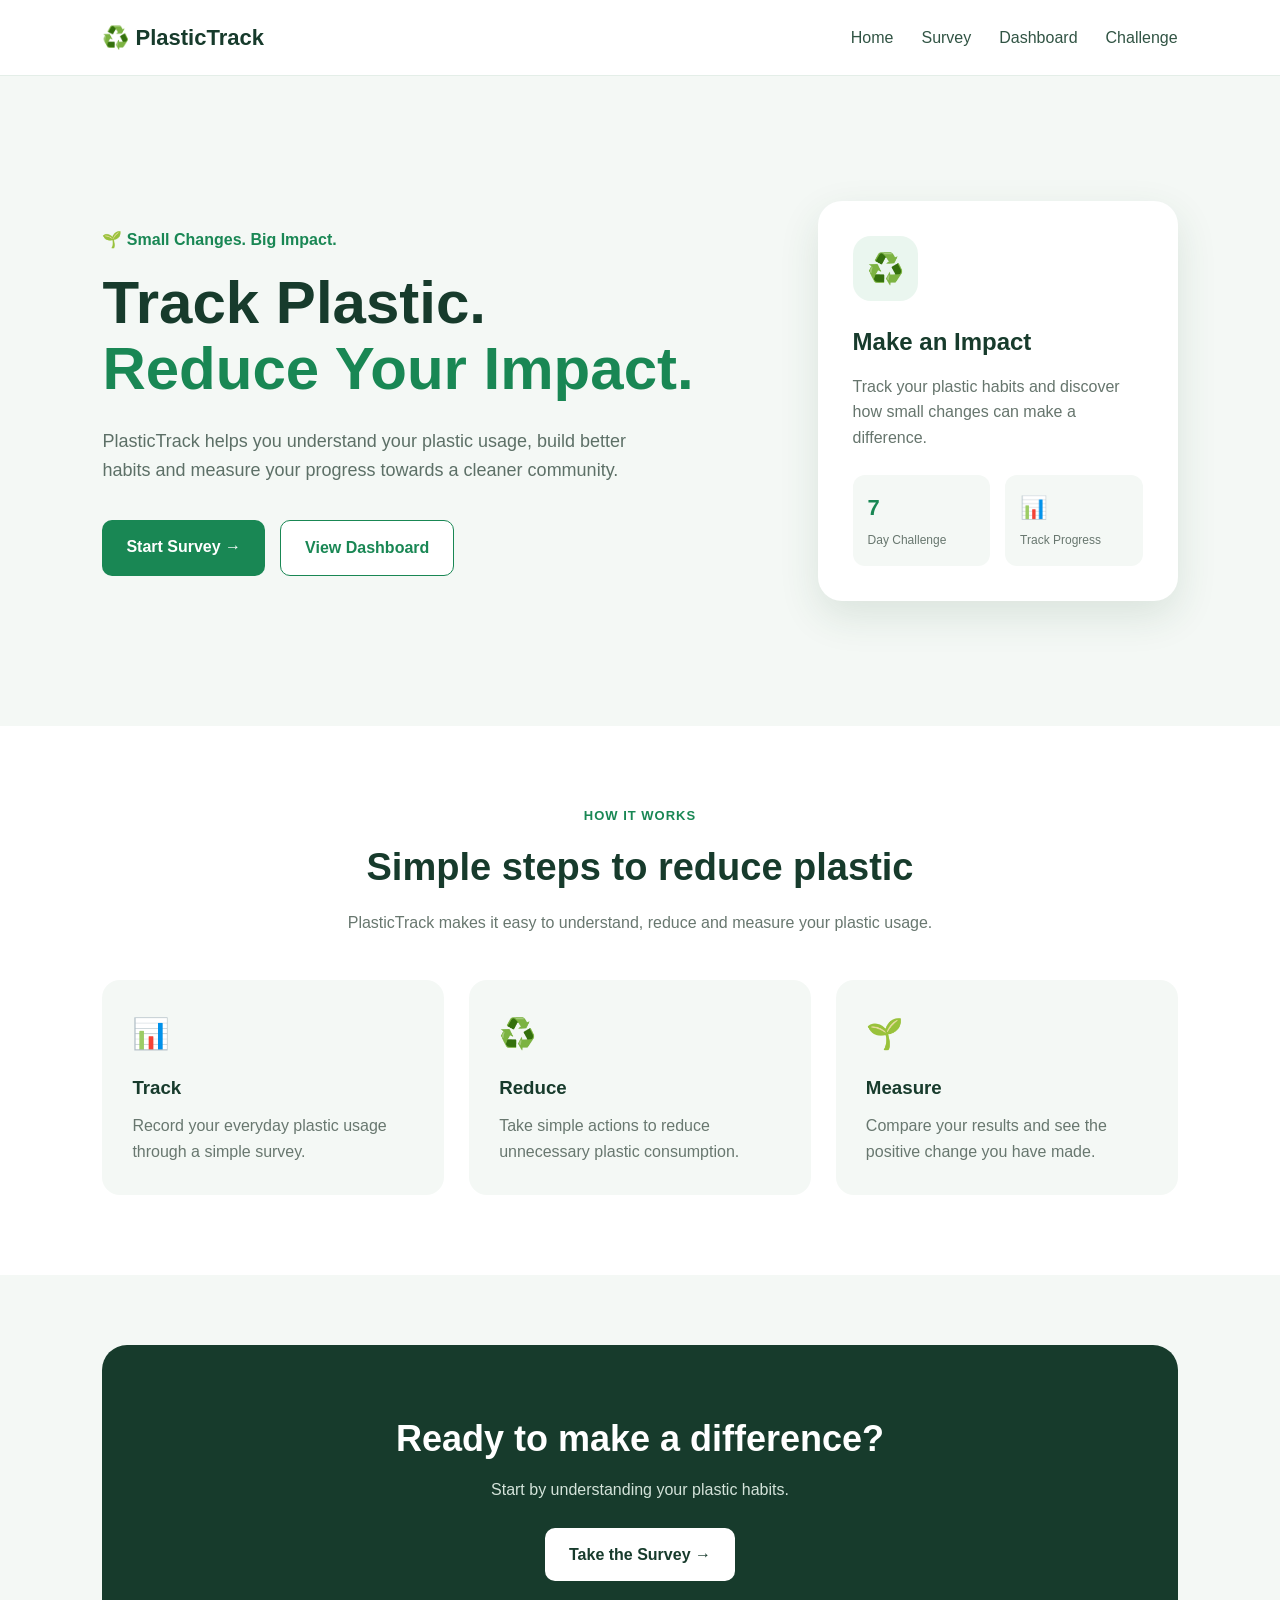
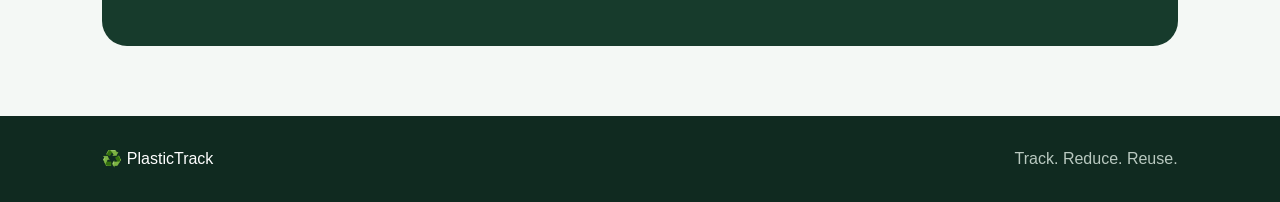
==== index.html @ b57c21db "Create PlasticTrack home page" ====
<!DOCTYPE html>
<html lang="en">
<head>
    <meta charset="UTF-8">
    <meta name="viewport" content="width=device-width, initial-scale=1.0">

    <title>PlasticTrack | Track. Reduce. Reuse.</title>

    <link rel="stylesheet" href="style.css">
</head>

<body>

    <!-- Navigation Bar -->
    <header class="navbar">

        <div class="logo">
            ♻️ PlasticTrack
        </div>

        <nav>
            <a href="index.html">Home</a>
            <a href="survey.html">Survey</a>
            <a href="dashboard.html">Dashboard</a>
            <a href="challenge.html">Challenge</a>
        </nav>

    </header>


    <!-- Hero Section -->
    <main>

        <section class="hero">

            <div class="hero-content">

                <p class="tagline">🌱 Small Changes. Big Impact.</p>

                <h1>
                    Track Plastic.<br>
                    <span>Reduce Your Impact.</span>
                </h1>

                <p class="hero-text">
                    PlasticTrack helps you understand your plastic usage,
                    build better habits and measure your progress towards
                    a cleaner community.
                </p>

                <div class="hero-buttons">

                    <a href="survey.html" class="primary-button">
                        Start Survey →
                    </a>

                    <a href="dashboard.html" class="secondary-button">
                        View Dashboard
                    </a>

                </div>

            </div>


            <!-- Hero Card -->
            <div class="impact-card">

                <div class="card-icon">
                    ♻️
                </div>

                <h2>Make an Impact</h2>

                <p>
                    Track your plastic habits and discover
                    how small changes can make a difference.
                </p>

                <div class="mini-stat">

                    <div>
                        <strong>7</strong>
                        <span>Day Challenge</span>
                    </div>

                    <div>
                        <strong>📊</strong>
                        <span>Track Progress</span>
                    </div>

                </div>

            </div>

        </section>


        <!-- Features Section -->
        <section class="features-section">

            <div class="section-heading">

                <p class="small-heading">HOW IT WORKS</p>

                <h2>
                    Simple steps to reduce plastic
                </h2>

                <p>
                    PlasticTrack makes it easy to understand,
                    reduce and measure your plastic usage.
                </p>

            </div>


            <div class="features">

                <div class="feature-card">

                    <div class="feature-icon">
                        📊
                    </div>

                    <h3>Track</h3>

                    <p>
                        Record your everyday plastic usage
                        through a simple survey.
                    </p>

                </div>


                <div class="feature-card">

                    <div class="feature-icon">
                        ♻️
                    </div>

                    <h3>Reduce</h3>

                    <p>
                        Take simple actions to reduce
                        unnecessary plastic consumption.
                    </p>

                </div>


                <div class="feature-card">

                    <div class="feature-icon">
                        🌱
                    </div>

                    <h3>Measure</h3>

                    <p>
                        Compare your results and see
                        the positive change you have made.
                    </p>

                </div>

            </div>

        </section>


        <!-- Call To Action -->
        <section class="cta-section">

            <h2>
                Ready to make a difference?
            </h2>

            <p>
                Start by understanding your plastic habits.
            </p>

            <a href="survey.html" class="primary-button">
                Take the Survey →
            </a>

        </section>

    </main>


    <!-- Footer -->
    <footer>

        <p>
            ♻️ PlasticTrack
        </p>

        <p>
            Track. Reduce. Reuse.
        </p>

    </footer>


    <script src="script.js"></script>

</body>
</html>
---- style.css ----
/* ================================
   PLASTICTRACK - GLOBAL STYLES
================================ */

* {
    margin: 0;
    padding: 0;
    box-sizing: border-box;
}

body {
    font-family: Arial, Helvetica, sans-serif;
    background: #f4f8f5;
    color: #173b2c;
    line-height: 1.6;
}


/* ================================
   NAVIGATION
================================ */

.navbar {
    width: 100%;
    padding: 20px 8%;
    display: flex;
    justify-content: space-between;
    align-items: center;
    background: white;
    border-bottom: 1px solid #e4eee8;
}

.logo {
    font-size: 22px;
    font-weight: bold;
}

.navbar nav {
    display: flex;
    gap: 28px;
}

.navbar nav a {
    text-decoration: none;
    color: #315444;
    font-weight: 500;
}

.navbar nav a:hover {
    color: #198754;
}


/* ================================
   HERO SECTION
================================ */

.hero {
    min-height: 650px;
    padding: 80px 8%;
    display: flex;
    align-items: center;
    justify-content: space-between;
    gap: 60px;
}

.hero-content {
    max-width: 650px;
}

.tagline {
    color: #198754;
    font-weight: bold;
    margin-bottom: 18px;
}

.hero h1 {
    font-size: 60px;
    line-height: 1.1;
    margin-bottom: 25px;
}

.hero h1 span {
    color: #198754;
}

.hero-text {
    font-size: 18px;
    color: #5d7067;
    max-width: 560px;
    margin-bottom: 35px;
}


/* ================================
   BUTTONS
================================ */

.hero-buttons {
    display: flex;
    gap: 15px;
    flex-wrap: wrap;
}

.primary-button,
.secondary-button {
    display: inline-block;
    padding: 14px 24px;
    border-radius: 10px;
    text-decoration: none;
    font-weight: bold;
    transition: 0.2s;
}

.primary-button {
    background: #198754;
    color: white;
}

.primary-button:hover {
    background: #146c43;
    transform: translateY(-2px);
}

.secondary-button {
    background: white;
    color: #198754;
    border: 1px solid #198754;
}

.secondary-button:hover {
    background: #eaf6ef;
}


/* ================================
   IMPACT CARD
================================ */

.impact-card {
    width: 360px;
    padding: 35px;
    background: white;
    border-radius: 24px;
    box-shadow: 0 15px 40px rgba(30, 80, 50, 0.12);
}

.card-icon {
    width: 65px;
    height: 65px;
    display: flex;
    justify-content: center;
    align-items: center;
    background: #eaf6ef;
    border-radius: 18px;
    font-size: 30px;
    margin-bottom: 22px;
}

.impact-card h2 {
    margin-bottom: 12px;
}

.impact-card p {
    color: #66756d;
    margin-bottom: 25px;
}

.mini-stat {
    display: flex;
    gap: 15px;
}

.mini-stat div {
    flex: 1;
    padding: 15px;
    background: #f4f8f5;
    border-radius: 12px;
}

.mini-stat strong {
    display: block;
    font-size: 22px;
    color: #198754;
}

.mini-stat span {
    font-size: 12px;
    color: #68776f;
}


/* ================================
   FEATURES
================================ */

.features-section {
    padding: 80px 8%;
    background: white;
}

.section-heading {
    text-align: center;
    max-width: 650px;
    margin: 0 auto 45px;
}

.small-heading {
    color: #198754;
    font-size: 13px;
    font-weight: bold;
    letter-spacing: 1px;
    margin-bottom: 10px;
}

.section-heading h2 {
    font-size: 38px;
    margin-bottom: 12px;
}

.section-heading > p:last-child {
    color: #68776f;
}

.features {
    display: grid;
    grid-template-columns: repeat(3, 1fr);
    gap: 25px;
}

.feature-card {
    padding: 30px;
    background: #f4f8f5;
    border-radius: 18px;
}

.feature-icon {
    font-size: 30px;
    margin-bottom: 15px;
}

.feature-card h3 {
    margin-bottom: 10px;
}

.feature-card p {
    color: #68776f;
}


/* ================================
   CALL TO ACTION
================================ */

.cta-section {
    margin: 70px 8%;
    padding: 65px 30px;
    text-align: center;
    background: #173b2c;
    color: white;
    border-radius: 25px;
}

.cta-section h2 {
    font-size: 36px;
    margin-bottom: 10px;
}

.cta-section p {
    color: #d4e3da;
    margin-bottom: 25px;
}

.cta-section .primary-button {
    background: white;
    color: #173b2c;
}


/* ================================
   FOOTER
================================ */

footer {
    padding: 30px 8%;
    display: flex;
    justify-content: space-between;
    background: #102a20;
    color: white;
}

footer p:last-child {
    color: #b9c9c0;
}


/* ================================
   MOBILE RESPONSIVE
================================ */

@media (max-width: 850px) {

    .navbar {
        flex-direction: column;
        gap: 15px;
    }

    .navbar nav {
        gap: 15px;
        flex-wrap: wrap;
        justify-content: center;
    }

    .hero {
        flex-direction: column;
        text-align: center;
        padding-top: 55px;
    }

    .hero h1 {
        font-size: 42px;
    }

    .hero-buttons {
        justify-content: center;
    }

    .impact-card {
        width: 100%;
        max-width: 400px;
    }

    .features {
        grid-template-columns: 1fr;
    }

    footer {
        flex-direction: column;
        gap: 10px;
        text-align: center;
    }
}
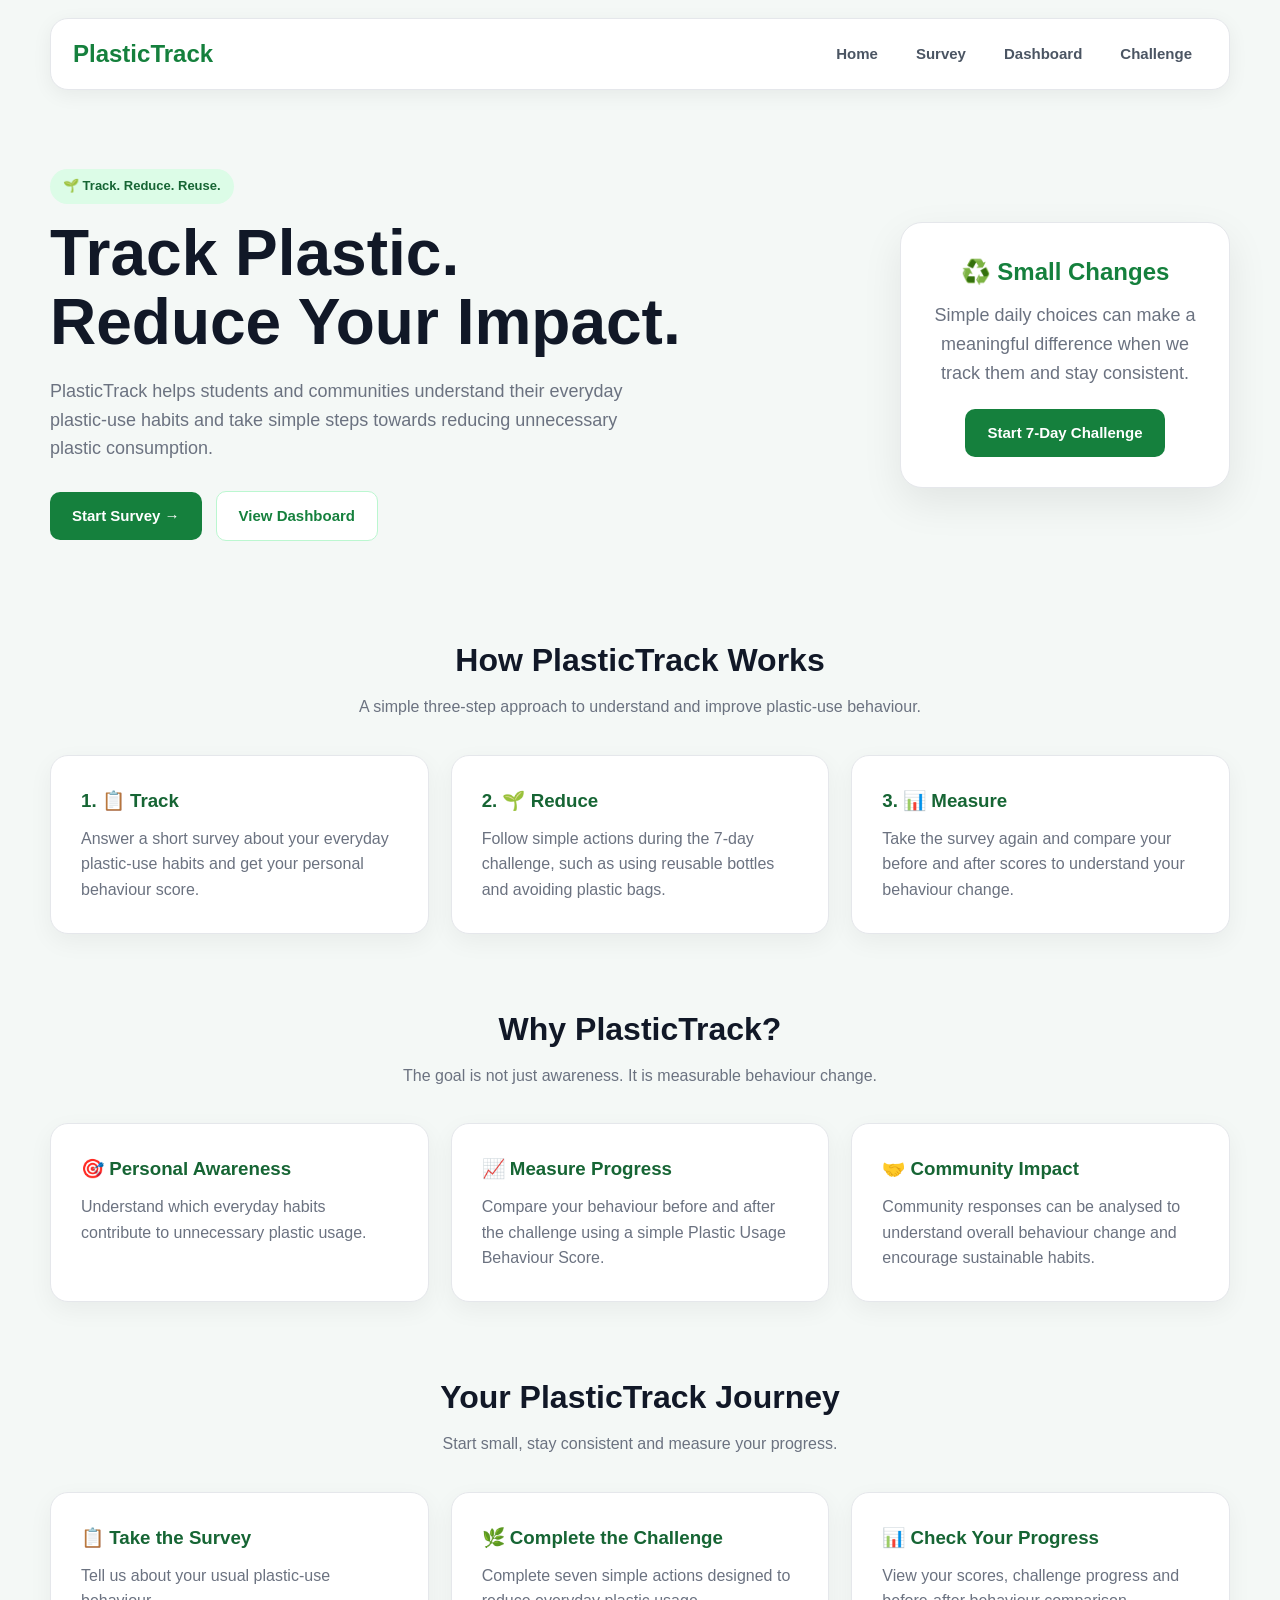
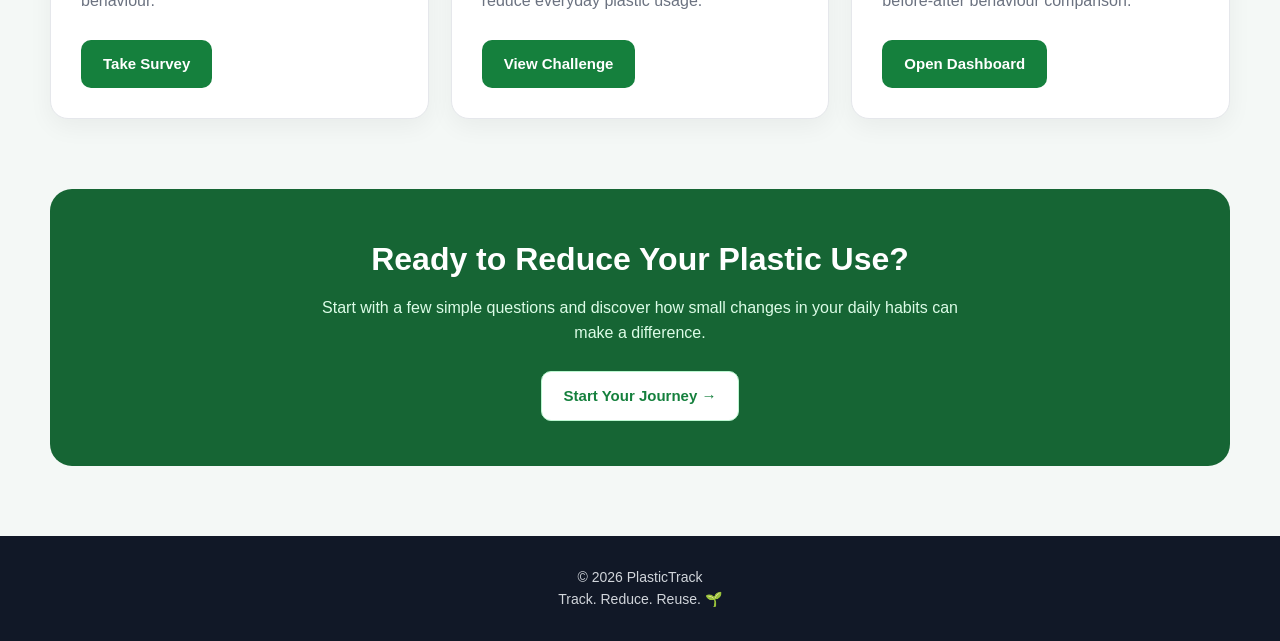
==== commit 518ef4dd: "Upgrade PlasticTrack home page" ====
--- a/index.html
+++ b/index.html
@@ -1,5 +1,6 @@
 <!DOCTYPE html>
 <html lang="en">
+
 <head>
     <meta charset="UTF-8">
     <meta name="viewport" content="width=device-width, initial-scale=1.0">
@@ -11,199 +12,313 @@
 
 <body>
 
-    <!-- Navigation Bar -->
-    <header class="navbar">
+    <!-- ================= NAVBAR ================= -->
+
+    <nav class="navbar">
 
         <div class="logo">
-            ♻️ PlasticTrack
-        </div>
-
-        <nav>
+            PlasticTrack
+        </div>
+
+        <div class="nav-links">
             <a href="index.html">Home</a>
             <a href="survey.html">Survey</a>
             <a href="dashboard.html">Dashboard</a>
             <a href="challenge.html">Challenge</a>
-        </nav>
-
-    </header>
-
-
-    <!-- Hero Section -->
-    <main>
-
-        <section class="hero">
-
-            <div class="hero-content">
-
-                <p class="tagline">🌱 Small Changes. Big Impact.</p>
-
-                <h1>
-                    Track Plastic.<br>
-                    <span>Reduce Your Impact.</span>
-                </h1>
-
-                <p class="hero-text">
-                    PlasticTrack helps you understand your plastic usage,
-                    build better habits and measure your progress towards
-                    a cleaner community.
-                </p>
-
-                <div class="hero-buttons">
-
-                    <a href="survey.html" class="primary-button">
-                        Start Survey →
-                    </a>
-
-                    <a href="dashboard.html" class="secondary-button">
-                        View Dashboard
-                    </a>
-
-                </div>
-
-            </div>
-
-
-            <!-- Hero Card -->
-            <div class="impact-card">
-
-                <div class="card-icon">
-                    ♻️
-                </div>
-
-                <h2>Make an Impact</h2>
-
-                <p>
-                    Track your plastic habits and discover
-                    how small changes can make a difference.
-                </p>
-
-                <div class="mini-stat">
-
-                    <div>
-                        <strong>7</strong>
-                        <span>Day Challenge</span>
-                    </div>
-
-                    <div>
-                        <strong>📊</strong>
-                        <span>Track Progress</span>
-                    </div>
-
-                </div>
-
-            </div>
-
-        </section>
-
-
-        <!-- Features Section -->
-        <section class="features-section">
-
-            <div class="section-heading">
-
-                <p class="small-heading">HOW IT WORKS</p>
-
-                <h2>
-                    Simple steps to reduce plastic
-                </h2>
-
-                <p>
-                    PlasticTrack makes it easy to understand,
-                    reduce and measure your plastic usage.
-                </p>
-
-            </div>
-
-
-            <div class="features">
-
-                <div class="feature-card">
-
-                    <div class="feature-icon">
-                        📊
-                    </div>
-
-                    <h3>Track</h3>
-
-                    <p>
-                        Record your everyday plastic usage
-                        through a simple survey.
-                    </p>
-
-                </div>
-
-
-                <div class="feature-card">
-
-                    <div class="feature-icon">
-                        ♻️
-                    </div>
-
-                    <h3>Reduce</h3>
-
-                    <p>
-                        Take simple actions to reduce
-                        unnecessary plastic consumption.
-                    </p>
-
-                </div>
-
-
-                <div class="feature-card">
-
-                    <div class="feature-icon">
-                        🌱
-                    </div>
-
-                    <h3>Measure</h3>
-
-                    <p>
-                        Compare your results and see
-                        the positive change you have made.
-                    </p>
-
-                </div>
-
-            </div>
-
-        </section>
-
-
-        <!-- Call To Action -->
-        <section class="cta-section">
+        </div>
+
+    </nav>
+
+
+    <!-- ================= HERO SECTION ================= -->
+
+    <section class="hero">
+
+        <div class="hero-content">
+
+            <span class="hero-tagline">
+                🌱 Track. Reduce. Reuse.
+            </span>
+
+            <h1>
+                Track Plastic.<br>
+                Reduce Your Impact.
+            </h1>
+
+            <p>
+                PlasticTrack helps students and communities understand
+                their everyday plastic-use habits and take simple steps
+                towards reducing unnecessary plastic consumption.
+            </p>
+
+            <div class="hero-buttons">
+
+                <a href="survey.html" class="primary-btn">
+                    Start Survey →
+                </a>
+
+                <a href="dashboard.html" class="secondary-btn">
+                    View Dashboard
+                </a>
+
+            </div>
+
+        </div>
+
+
+        <!-- IMPACT CARD -->
+
+        <div class="impact-card">
+
+            <h2>♻️ Small Changes</h2>
+
+            <p>
+                Simple daily choices can make a meaningful difference
+                when we track them and stay consistent.
+            </p>
+
+            <a href="challenge.html" class="primary-btn">
+                Start 7-Day Challenge
+            </a>
+
+        </div>
+
+    </section>
+
+
+    <!-- ================= HOW IT WORKS ================= -->
+
+    <section class="features-section">
+
+        <div class="section-heading">
 
             <h2>
-                Ready to make a difference?
+                How PlasticTrack Works
             </h2>
 
             <p>
-                Start by understanding your plastic habits.
-            </p>
-
-            <a href="survey.html" class="primary-button">
-                Take the Survey →
+                A simple three-step approach to understand and improve
+                plastic-use behaviour.
+            </p>
+
+        </div>
+
+
+        <div class="feature-grid">
+
+            <div class="feature-card">
+
+                <h3>1. 📋 Track</h3>
+
+                <p>
+                    Answer a short survey about your everyday plastic-use
+                    habits and get your personal behaviour score.
+                </p>
+
+            </div>
+
+
+            <div class="feature-card">
+
+                <h3>2. 🌱 Reduce</h3>
+
+                <p>
+                    Follow simple actions during the 7-day challenge,
+                    such as using reusable bottles and avoiding plastic bags.
+                </p>
+
+            </div>
+
+
+            <div class="feature-card">
+
+                <h3>3. 📊 Measure</h3>
+
+                <p>
+                    Take the survey again and compare your before and
+                    after scores to understand your behaviour change.
+                </p>
+
+            </div>
+
+        </div>
+
+    </section>
+
+
+    <!-- ================= WHY PLASTICTRACK ================= -->
+
+    <section class="features-section">
+
+        <div class="section-heading">
+
+            <h2>
+                Why PlasticTrack?
+            </h2>
+
+            <p>
+                The goal is not just awareness. It is measurable behaviour change.
+            </p>
+
+        </div>
+
+
+        <div class="feature-grid">
+
+            <div class="feature-card">
+
+                <h3>🎯 Personal Awareness</h3>
+
+                <p>
+                    Understand which everyday habits contribute to
+                    unnecessary plastic usage.
+                </p>
+
+            </div>
+
+
+            <div class="feature-card">
+
+                <h3>📈 Measure Progress</h3>
+
+                <p>
+                    Compare your behaviour before and after the challenge
+                    using a simple Plastic Usage Behaviour Score.
+                </p>
+
+            </div>
+
+
+            <div class="feature-card">
+
+                <h3>🤝 Community Impact</h3>
+
+                <p>
+                    Community responses can be analysed to understand
+                    overall behaviour change and encourage sustainable habits.
+                </p>
+
+            </div>
+
+        </div>
+
+    </section>
+
+
+    <!-- ================= PROJECT FLOW ================= -->
+
+    <section class="features-section">
+
+        <div class="section-heading">
+
+            <h2>
+                Your PlasticTrack Journey
+            </h2>
+
+            <p>
+                Start small, stay consistent and measure your progress.
+            </p>
+
+        </div>
+
+
+        <div class="feature-grid">
+
+            <div class="feature-card">
+
+                <h3>📋 Take the Survey</h3>
+
+                <p>
+                    Tell us about your usual plastic-use behaviour.
+                </p>
+
+                <br>
+
+                <a href="survey.html" class="primary-btn">
+                    Take Survey
+                </a>
+
+            </div>
+
+
+            <div class="feature-card">
+
+                <h3>🌿 Complete the Challenge</h3>
+
+                <p>
+                    Complete seven simple actions designed to reduce
+                    everyday plastic usage.
+                </p>
+
+                <br>
+
+                <a href="challenge.html" class="primary-btn">
+                    View Challenge
+                </a>
+
+            </div>
+
+
+            <div class="feature-card">
+
+                <h3>📊 Check Your Progress</h3>
+
+                <p>
+                    View your scores, challenge progress and before-after
+                    behaviour comparison.
+                </p>
+
+                <br>
+
+                <a href="dashboard.html" class="primary-btn">
+                    Open Dashboard
+                </a>
+
+            </div>
+
+        </div>
+
+    </section>
+
+
+    <!-- ================= CALL TO ACTION ================= -->
+
+    <section class="cta-section">
+
+        <div class="cta-card">
+
+            <h2>
+                Ready to Reduce Your Plastic Use?
+            </h2>
+
+            <p>
+                Start with a few simple questions and discover how
+                small changes in your daily habits can make a difference.
+            </p>
+
+            <a href="survey.html" class="secondary-btn">
+                Start Your Journey →
             </a>
 
-        </section>
-
-    </main>
-
-
-    <!-- Footer -->
+        </div>
+
+    </section>
+
+
+    <!-- ================= FOOTER ================= -->
+
     <footer>
 
         <p>
-            ♻️ PlasticTrack
+            © 2026 PlasticTrack
         </p>
 
         <p>
-            Track. Reduce. Reuse.
+            Track. Reduce. Reuse. 🌱
         </p>
 
     </footer>
 
-
-    <script src="script.js"></script>
-
 </body>
+
 </html>
--- a/style.css
+++ b/style.css
@@ -1,6 +1,8 @@
-/* ================================
-   PLASTICTRACK - GLOBAL STYLES
-================================ */
+/* =========================================================
+   PLASTICTRACK - MAIN STYLESHEET
+   ========================================================= */
+
+/* ---------- RESET ---------- */
 
 * {
     margin: 0;
@@ -8,317 +10,783 @@
     box-sizing: border-box;
 }
 
+html {
+    scroll-behavior: smooth;
+}
+
 body {
     font-family: Arial, Helvetica, sans-serif;
-    background: #f4f8f5;
-    color: #173b2c;
+    background: #f4f8f6;
+    color: #1f2937;
     line-height: 1.6;
 }
 
-
-/* ================================
-   NAVIGATION
-================================ */
+a {
+    text-decoration: none;
+    color: inherit;
+}
+
+button,
+select,
+input {
+    font-family: inherit;
+}
+
+
+/* =========================================================
+   NAVBAR
+   ========================================================= */
 
 .navbar {
-    width: 100%;
-    padding: 20px 8%;
-    display: flex;
-    justify-content: space-between;
-    align-items: center;
-    background: white;
-    border-bottom: 1px solid #e4eee8;
-}
-
-.logo {
-    font-size: 22px;
-    font-weight: bold;
-}
-
-.navbar nav {
-    display: flex;
-    gap: 28px;
-}
-
-.navbar nav a {
-    text-decoration: none;
-    color: #315444;
-    font-weight: 500;
-}
-
-.navbar nav a:hover {
-    color: #198754;
-}
-
-
-/* ================================
-   HERO SECTION
-================================ */
-
-.hero {
-    min-height: 650px;
-    padding: 80px 8%;
+    width: min(1180px, calc(100% - 40px));
+    margin: 18px auto 0;
+    padding: 14px 22px;
+
+    background: #ffffff;
+    border: 1px solid #e5e7eb;
+    border-radius: 18px;
+
     display: flex;
     align-items: center;
     justify-content: space-between;
-    gap: 60px;
+    gap: 25px;
+
+    box-shadow: 0 5px 20px rgba(0, 0, 0, 0.06);
+
+    position: relative;
+    z-index: 10;
+}
+
+/* Supports navbar-inner if it exists */
+.navbar-inner {
+    width: 100%;
+    display: flex;
+    align-items: center;
+    justify-content: space-between;
+    gap: 25px;
+}
+
+.logo {
+    font-size: 24px;
+    font-weight: 800;
+    color: #15803d;
+    white-space: nowrap;
+}
+
+.nav-links {
+    display: flex;
+    align-items: center;
+    justify-content: center;
+    gap: 8px;
+    flex-wrap: wrap;
+}
+
+.nav-links a {
+    padding: 9px 15px;
+    border-radius: 10px;
+
+    font-size: 15px;
+    font-weight: 600;
+    color: #4b5563;
+
+    transition: all 0.2s ease;
+}
+
+.nav-links a:hover {
+    background: #ecfdf5;
+    color: #15803d;
+}
+
+
+/* =========================================================
+   COMMON BUTTONS
+   ========================================================= */
+
+.primary-btn,
+.secondary-btn {
+    display: inline-block;
+
+    padding: 12px 22px;
+    border-radius: 10px;
+
+    font-size: 15px;
+    font-weight: 700;
+
+    cursor: pointer;
+    border: none;
+
+    transition: all 0.2s ease;
+}
+
+.primary-btn {
+    background: #15803d;
+    color: white;
+}
+
+.primary-btn:hover {
+    background: #166534;
+    transform: translateY(-2px);
+}
+
+.secondary-btn {
+    background: #ffffff;
+    color: #15803d;
+    border: 1px solid #bbf7d0;
+}
+
+.secondary-btn:hover {
+    background: #f0fdf4;
+    transform: translateY(-2px);
+}
+
+
+/* =========================================================
+   HOME PAGE
+   ========================================================= */
+
+.hero {
+    width: min(1180px, calc(100% - 40px));
+    margin: 55px auto 30px;
+
+    min-height: 420px;
+
+    display: flex;
+    align-items: center;
+    justify-content: space-between;
+    gap: 50px;
 }
 
 .hero-content {
+    flex: 1;
     max-width: 650px;
 }
 
-.tagline {
-    color: #198754;
-    font-weight: bold;
-    margin-bottom: 18px;
+.hero-tagline {
+    display: inline-block;
+
+    margin-bottom: 15px;
+    padding: 7px 13px;
+
+    background: #dcfce7;
+    color: #166534;
+
+    border-radius: 20px;
+
+    font-size: 13px;
+    font-weight: 700;
 }
 
 .hero h1 {
-    font-size: 60px;
-    line-height: 1.1;
-    margin-bottom: 25px;
-}
-
-.hero h1 span {
-    color: #198754;
-}
-
-.hero-text {
+    font-size: clamp(40px, 5vw, 64px);
+    line-height: 1.08;
+
+    color: #111827;
+    margin-bottom: 20px;
+}
+
+.hero p {
+    max-width: 600px;
+
     font-size: 18px;
-    color: #5d7067;
-    max-width: 560px;
-    margin-bottom: 35px;
-}
-
-
-/* ================================
-   BUTTONS
-================================ */
+    color: #6b7280;
+
+    margin-bottom: 28px;
+}
 
 .hero-buttons {
     display: flex;
-    gap: 15px;
+    align-items: center;
+    gap: 14px;
     flex-wrap: wrap;
 }
 
-.primary-button,
-.secondary-button {
+
+/* ---------- IMPACT CARD ---------- */
+
+.impact-card {
+    width: 330px;
+    flex-shrink: 0;
+
+    padding: 30px;
+
+    background: #ffffff;
+    border: 1px solid #e5e7eb;
+    border-radius: 22px;
+
+    box-shadow: 0 15px 40px rgba(0, 0, 0, 0.08);
+
+    text-align: center;
+}
+
+.impact-card h2 {
+    color: #15803d;
+    margin-bottom: 10px;
+}
+
+.impact-card p {
+    color: #6b7280;
+    margin-bottom: 22px;
+}
+
+.impact-card a {
     display: inline-block;
-    padding: 14px 24px;
-    border-radius: 10px;
-    text-decoration: none;
-    font-weight: bold;
-    transition: 0.2s;
-}
-
-.primary-button {
-    background: #198754;
-    color: white;
-}
-
-.primary-button:hover {
-    background: #146c43;
-    transform: translateY(-2px);
-}
-
-.secondary-button {
-    background: white;
-    color: #198754;
-    border: 1px solid #198754;
-}
-
-.secondary-button:hover {
-    background: #eaf6ef;
-}
-
-
-/* ================================
-   IMPACT CARD
-================================ */
-
-.impact-card {
-    width: 360px;
-    padding: 35px;
-    background: white;
-    border-radius: 24px;
-    box-shadow: 0 15px 40px rgba(30, 80, 50, 0.12);
-}
-
-.card-icon {
-    width: 65px;
-    height: 65px;
-    display: flex;
-    justify-content: center;
-    align-items: center;
-    background: #eaf6ef;
-    border-radius: 18px;
-    font-size: 30px;
-    margin-bottom: 22px;
-}
-
-.impact-card h2 {
-    margin-bottom: 12px;
-}
-
-.impact-card p {
-    color: #66756d;
-    margin-bottom: 25px;
-}
-
-.mini-stat {
-    display: flex;
-    gap: 15px;
-}
-
-.mini-stat div {
-    flex: 1;
-    padding: 15px;
-    background: #f4f8f5;
-    border-radius: 12px;
-}
-
-.mini-stat strong {
-    display: block;
-    font-size: 22px;
-    color: #198754;
-}
-
-.mini-stat span {
-    font-size: 12px;
-    color: #68776f;
-}
-
-
-/* ================================
-   FEATURES
-================================ */
+}
+
+
+/* =========================================================
+   FEATURE SECTION
+   ========================================================= */
 
 .features-section {
-    padding: 80px 8%;
-    background: white;
+    width: min(1180px, calc(100% - 40px));
+    margin: 70px auto;
 }
 
 .section-heading {
     text-align: center;
-    max-width: 650px;
-    margin: 0 auto 45px;
-}
-
-.small-heading {
-    color: #198754;
-    font-size: 13px;
-    font-weight: bold;
-    letter-spacing: 1px;
-    margin-bottom: 10px;
+    margin-bottom: 35px;
 }
 
 .section-heading h2 {
-    font-size: 38px;
-    margin-bottom: 12px;
-}
-
-.section-heading > p:last-child {
-    color: #68776f;
-}
-
-.features {
+    font-size: 32px;
+    color: #111827;
+    margin-bottom: 8px;
+}
+
+.section-heading p {
+    color: #6b7280;
+}
+
+.feature-grid {
     display: grid;
     grid-template-columns: repeat(3, 1fr);
-    gap: 25px;
+    gap: 22px;
 }
 
 .feature-card {
+    background: #ffffff;
     padding: 30px;
-    background: #f4f8f5;
+
     border-radius: 18px;
-}
-
-.feature-icon {
-    font-size: 30px;
-    margin-bottom: 15px;
+    border: 1px solid #e5e7eb;
+
+    box-shadow: 0 8px 25px rgba(0, 0, 0, 0.05);
+
+    transition: transform 0.2s ease, box-shadow 0.2s ease;
+}
+
+.feature-card:hover {
+    transform: translateY(-5px);
+    box-shadow: 0 14px 30px rgba(0, 0, 0, 0.08);
 }
 
 .feature-card h3 {
     margin-bottom: 10px;
+    color: #166534;
 }
 
 .feature-card p {
-    color: #68776f;
-}
-
-
-/* ================================
-   CALL TO ACTION
-================================ */
+    color: #6b7280;
+}
+
+
+/* =========================================================
+   CTA SECTION
+   ========================================================= */
 
 .cta-section {
-    margin: 70px 8%;
-    padding: 65px 30px;
-    text-align: center;
-    background: #173b2c;
+    width: min(1180px, calc(100% - 40px));
+    margin: 70px auto;
+}
+
+.cta-card {
+    background: #166534;
     color: white;
-    border-radius: 25px;
-}
-
-.cta-section h2 {
-    font-size: 36px;
+
+    padding: 45px;
+    border-radius: 22px;
+
+    text-align: center;
+}
+
+.cta-card h2 {
+    font-size: 32px;
     margin-bottom: 10px;
 }
 
-.cta-section p {
-    color: #d4e3da;
+.cta-card p {
+    max-width: 650px;
+    margin: 0 auto 25px;
+
+    color: #dcfce7;
+}
+
+
+/* =========================================================
+   SURVEY PAGE
+   ========================================================= */
+
+.survey-header {
+    width: min(850px, calc(100% - 40px));
+    margin: 55px auto 25px;
+    text-align: center;
+}
+
+.survey-header h1 {
+    font-size: 38px;
+    color: #111827;
+    margin-bottom: 10px;
+}
+
+.survey-header p {
+    color: #6b7280;
+}
+
+.survey-card {
+    width: min(850px, calc(100% - 40px));
+    margin: 0 auto 50px;
+
+    background: #ffffff;
+    padding: 35px;
+
+    border-radius: 20px;
+    border: 1px solid #e5e7eb;
+
+    box-shadow: 0 10px 30px rgba(0, 0, 0, 0.06);
+}
+
+.question {
     margin-bottom: 25px;
 }
 
-.cta-section .primary-button {
+.question label {
+    display: block;
+    font-weight: 700;
+    color: #374151;
+    margin-bottom: 9px;
+}
+
+.question select {
+    width: 100%;
+
+    padding: 12px 14px;
+
+    border: 1px solid #d1d5db;
+    border-radius: 10px;
+
     background: white;
-    color: #173b2c;
-}
-
-
-/* ================================
+    color: #374151;
+
+    outline: none;
+}
+
+.question select:focus {
+    border-color: #15803d;
+    box-shadow: 0 0 0 3px rgba(21, 128, 61, 0.1);
+}
+
+
+/* ---------- SURVEY RESULT ---------- */
+
+.result-card {
+    margin-top: 30px;
+    padding: 25px;
+
+    background: #f0fdf4;
+    border: 1px solid #bbf7d0;
+    border-radius: 16px;
+
+    text-align: center;
+}
+
+.big-score {
+    font-size: 54px;
+    font-weight: 800;
+    color: #15803d;
+
+    margin: 10px 0;
+}
+
+.suggestion {
+    margin-top: 15px;
+    color: #4b5563;
+}
+
+
+/* =========================================================
+   DASHBOARD
+   ========================================================= */
+
+.dashboard-container {
+    width: min(1180px, calc(100% - 40px));
+    margin: 55px auto 70px;
+}
+
+.dashboard-header {
+    text-align: center;
+    margin-bottom: 40px;
+}
+
+.dashboard-header h1 {
+    font-size: 40px;
+    color: #111827;
+    margin-bottom: 8px;
+}
+
+.dashboard-header p {
+    color: #6b7280;
+}
+
+
+/* ---------- SCORE CARDS ---------- */
+
+.score-grid {
+    display: grid;
+    grid-template-columns: repeat(3, 1fr);
+    gap: 20px;
+
+    margin-bottom: 35px;
+}
+
+.score-card {
+    background: #ffffff;
+
+    padding: 28px;
+
+    border-radius: 18px;
+    border: 1px solid #e5e7eb;
+
+    text-align: center;
+
+    box-shadow: 0 8px 25px rgba(0, 0, 0, 0.05);
+}
+
+.score-card h3 {
+    color: #6b7280;
+    font-size: 15px;
+    margin-bottom: 12px;
+}
+
+.score {
+    font-size: 42px;
+    font-weight: 800;
+    color: #15803d;
+}
+
+
+/* ---------- DASHBOARD SECTIONS ---------- */
+
+.dashboard-section {
+    background: #ffffff;
+
+    padding: 30px;
+
+    margin-bottom: 25px;
+
+    border-radius: 18px;
+    border: 1px solid #e5e7eb;
+
+    box-shadow: 0 8px 25px rgba(0, 0, 0, 0.04);
+}
+
+.dashboard-section h2 {
+    color: #111827;
+    margin-bottom: 18px;
+}
+
+.dashboard-section p {
+    color: #6b7280;
+}
+
+
+/* ---------- PROGRESS ---------- */
+
+.progress-wrapper {
+    margin-top: 20px;
+}
+
+.progress-bar {
+    width: 100%;
+    height: 14px;
+
+    background: #e5e7eb;
+    border-radius: 20px;
+
+    overflow: hidden;
+}
+
+.progress-fill {
+    height: 100%;
+    width: 0%;
+
+    background: #15803d;
+
+    border-radius: 20px;
+
+    transition: width 0.4s ease;
+}
+
+.progress-text {
+    margin-top: 10px;
+    font-weight: 700;
+    color: #166534;
+}
+
+
+/* ---------- COMPARISON ---------- */
+
+.comparison {
+    display: grid;
+    gap: 20px;
+    margin-top: 20px;
+}
+
+.comparison-item {
+    display: grid;
+    gap: 8px;
+}
+
+.comparison-item span {
+    font-weight: 700;
+    color: #374151;
+}
+
+.comparison-bar {
+    width: 100%;
+    height: 28px;
+
+    background: #e5e7eb;
+
+    border-radius: 8px;
+    overflow: hidden;
+}
+
+.comparison-fill {
+    height: 100%;
+    width: 0%;
+
+    background: #15803d;
+
+    border-radius: 8px;
+
+    transition: width 0.5s ease;
+}
+
+
+/* ---------- TIPS ---------- */
+
+.tips-list {
+    padding-left: 20px;
+    color: #4b5563;
+}
+
+.tips-list li {
+    margin-bottom: 10px;
+}
+
+
+/* ---------- COMMUNITY ---------- */
+
+.community-grid {
+    display: grid;
+    grid-template-columns: repeat(3, 1fr);
+    gap: 20px;
+
+    margin-top: 20px;
+}
+
+.community-card {
+    padding: 25px;
+
+    background: #f0fdf4;
+
+    border: 1px solid #bbf7d0;
+    border-radius: 15px;
+
+    text-align: center;
+}
+
+.community-number {
+    font-size: 35px;
+    font-weight: 800;
+    color: #15803d;
+
+    margin-bottom: 5px;
+}
+
+.community-card p {
+    font-size: 14px;
+}
+
+
+/* =========================================================
+   CHALLENGE PAGE
+   ========================================================= */
+
+.challenge-container {
+    width: min(1100px, calc(100% - 40px));
+    margin: 55px auto 70px;
+}
+
+.challenge-header {
+    text-align: center;
+    margin-bottom: 30px;
+}
+
+.challenge-header h1 {
+    font-size: 40px;
+    color: #111827;
+    margin-bottom: 8px;
+}
+
+.challenge-header p {
+    color: #6b7280;
+}
+
+
+/* ---------- CHALLENGE PROGRESS ---------- */
+
+.challenge-progress {
+    background: #ffffff;
+
+    padding: 25px;
+
+    border-radius: 18px;
+    border: 1px solid #e5e7eb;
+
+    margin-bottom: 30px;
+
+    box-shadow: 0 8px 25px rgba(0, 0, 0, 0.04);
+}
+
+.challenge-progress .progress-bar {
+    margin-top: 15px;
+}
+
+
+/* ---------- CHALLENGE GRID ---------- */
+
+.challenge-grid {
+    display: grid;
+    grid-template-columns: repeat(2, 1fr);
+    gap: 20px;
+}
+
+.challenge-card {
+    background: #ffffff;
+
+    padding: 25px;
+
+    border-radius: 18px;
+    border: 1px solid #e5e7eb;
+
+    box-shadow: 0 8px 25px rgba(0, 0, 0, 0.04);
+
+    transition: transform 0.2s ease;
+}
+
+.challenge-card:hover {
+    transform: translateY(-4px);
+}
+
+.challenge-card h3 {
+    color: #166534;
+    margin-bottom: 8px;
+}
+
+.challenge-card p {
+    color: #6b7280;
+    margin-bottom: 18px;
+}
+
+.challenge-card button {
+    padding: 10px 18px;
+
+    border: none;
+    border-radius: 9px;
+
+    background: #15803d;
+    color: white;
+
+    font-weight: 700;
+
+    cursor: pointer;
+
+    transition: all 0.2s ease;
+}
+
+.challenge-card button:hover {
+    background: #166534;
+}
+
+.challenge-card button:disabled {
+    background: #86efac;
+    color: #166534;
+    cursor: default;
+}
+
+
+/* ---------- COMPLETION MESSAGE ---------- */
+
+.completion-message {
+    margin-top: 30px;
+    padding: 30px;
+
+    background: #f0fdf4;
+
+    border: 1px solid #bbf7d0;
+    border-radius: 18px;
+
+    text-align: center;
+}
+
+.completion-message h2 {
+    color: #166534;
+    margin-bottom: 10px;
+}
+
+.completion-message p {
+    color: #4b5563;
+    margin-bottom: 20px;
+}
+
+
+/* =========================================================
    FOOTER
-================================ */
+   ========================================================= */
 
 footer {
-    padding: 30px 8%;
-    display: flex;
-    justify-content: space-between;
-    background: #102a20;
-    color: white;
-}
-
-footer p:last-child {
-    color: #b9c9c0;
-}
-
-
-/* ================================
-   MOBILE RESPONSIVE
-================================ */
-
-@media (max-width: 850px) {
-
-    .navbar {
-        flex-direction: column;
-        gap: 15px;
-    }
-
-    .navbar nav {
-        gap: 15px;
-        flex-wrap: wrap;
-        justify-content: center;
-    }
+    margin-top: 60px;
+    padding: 30px 20px;
+
+    background: #111827;
+    color: #d1d5db;
+
+    text-align: center;
+
+    font-size: 14px;
+}
+
+
+/* =========================================================
+   RESPONSIVE - TABLET
+   ========================================================= */
+
+@media (max-width: 900px) {
 
     .hero {
         flex-direction: column;
         text-align: center;
-        padding-top: 55px;
-    }
-
-    .hero h1 {
-        font-size: 42px;
+        margin-top: 45px;
+    }
+
+    .hero-content {
+        max-width: 750px;
+    }
+
+    .hero p {
+        margin-left: auto;
+        margin-right: auto;
     }
 
     .hero-buttons {
@@ -326,17 +794,106 @@
     }
 
     .impact-card {
+        width: min(500px, 100%);
+    }
+
+    .feature-grid {
+        grid-template-columns: 1fr;
+    }
+
+    .score-grid {
+        grid-template-columns: 1fr;
+    }
+
+    .community-grid {
+        grid-template-columns: 1fr;
+    }
+
+    .challenge-grid {
+        grid-template-columns: 1fr;
+    }
+}
+
+
+/* =========================================================
+   RESPONSIVE - MOBILE
+   ========================================================= */
+
+@media (max-width: 650px) {
+
+    .navbar {
+        width: calc(100% - 24px);
+        margin-top: 12px;
+
+        padding: 15px;
+
+        flex-direction: column;
+        gap: 12px;
+    }
+
+    .navbar-inner {
+        flex-direction: column;
+        gap: 12px;
+    }
+
+    .nav-links {
         width: 100%;
-        max-width: 400px;
-    }
-
-    .features {
-        grid-template-columns: 1fr;
-    }
-
-    footer {
-        flex-direction: column;
-        gap: 10px;
-        text-align: center;
+        gap: 4px;
+    }
+
+    .nav-links a {
+        padding: 8px 10px;
+        font-size: 14px;
+    }
+
+    .hero {
+        width: calc(100% - 24px);
+        margin-top: 40px;
+    }
+
+    .hero h1 {
+        font-size: 40px;
+    }
+
+    .hero p {
+        font-size: 16px;
+    }
+
+    .impact-card {
+        padding: 25px 20px;
+    }
+
+    .features-section,
+    .cta-section,
+    .dashboard-container,
+    .challenge-container {
+        width: calc(100% - 24px);
+    }
+
+    .survey-header,
+    .survey-card {
+        width: calc(100% - 24px);
+    }
+
+    .survey-card,
+    .dashboard-section {
+        padding: 22px;
+    }
+
+    .dashboard-header h1,
+    .challenge-header h1 {
+        font-size: 32px;
+    }
+
+    .section-heading h2 {
+        font-size: 28px;
+    }
+
+    .cta-card {
+        padding: 30px 20px;
+    }
+
+    .cta-card h2 {
+        font-size: 27px;
     }
 }
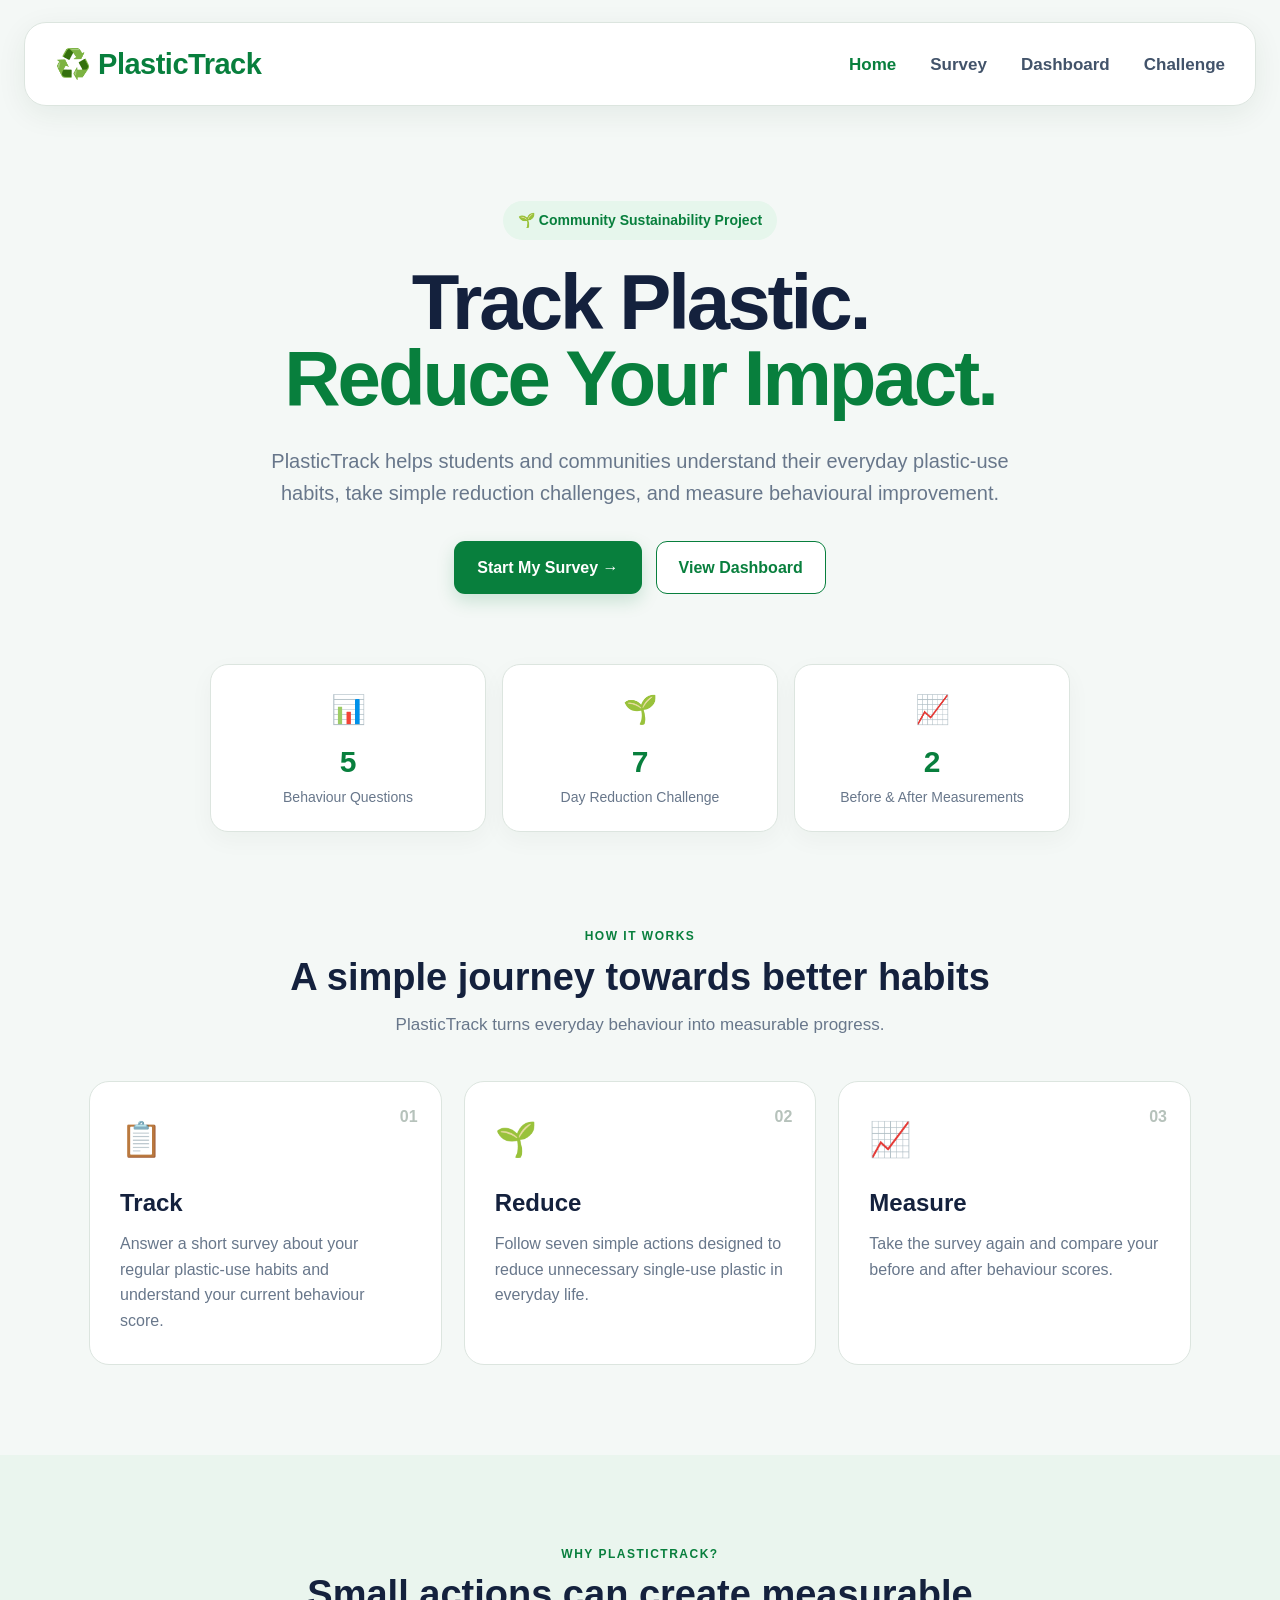
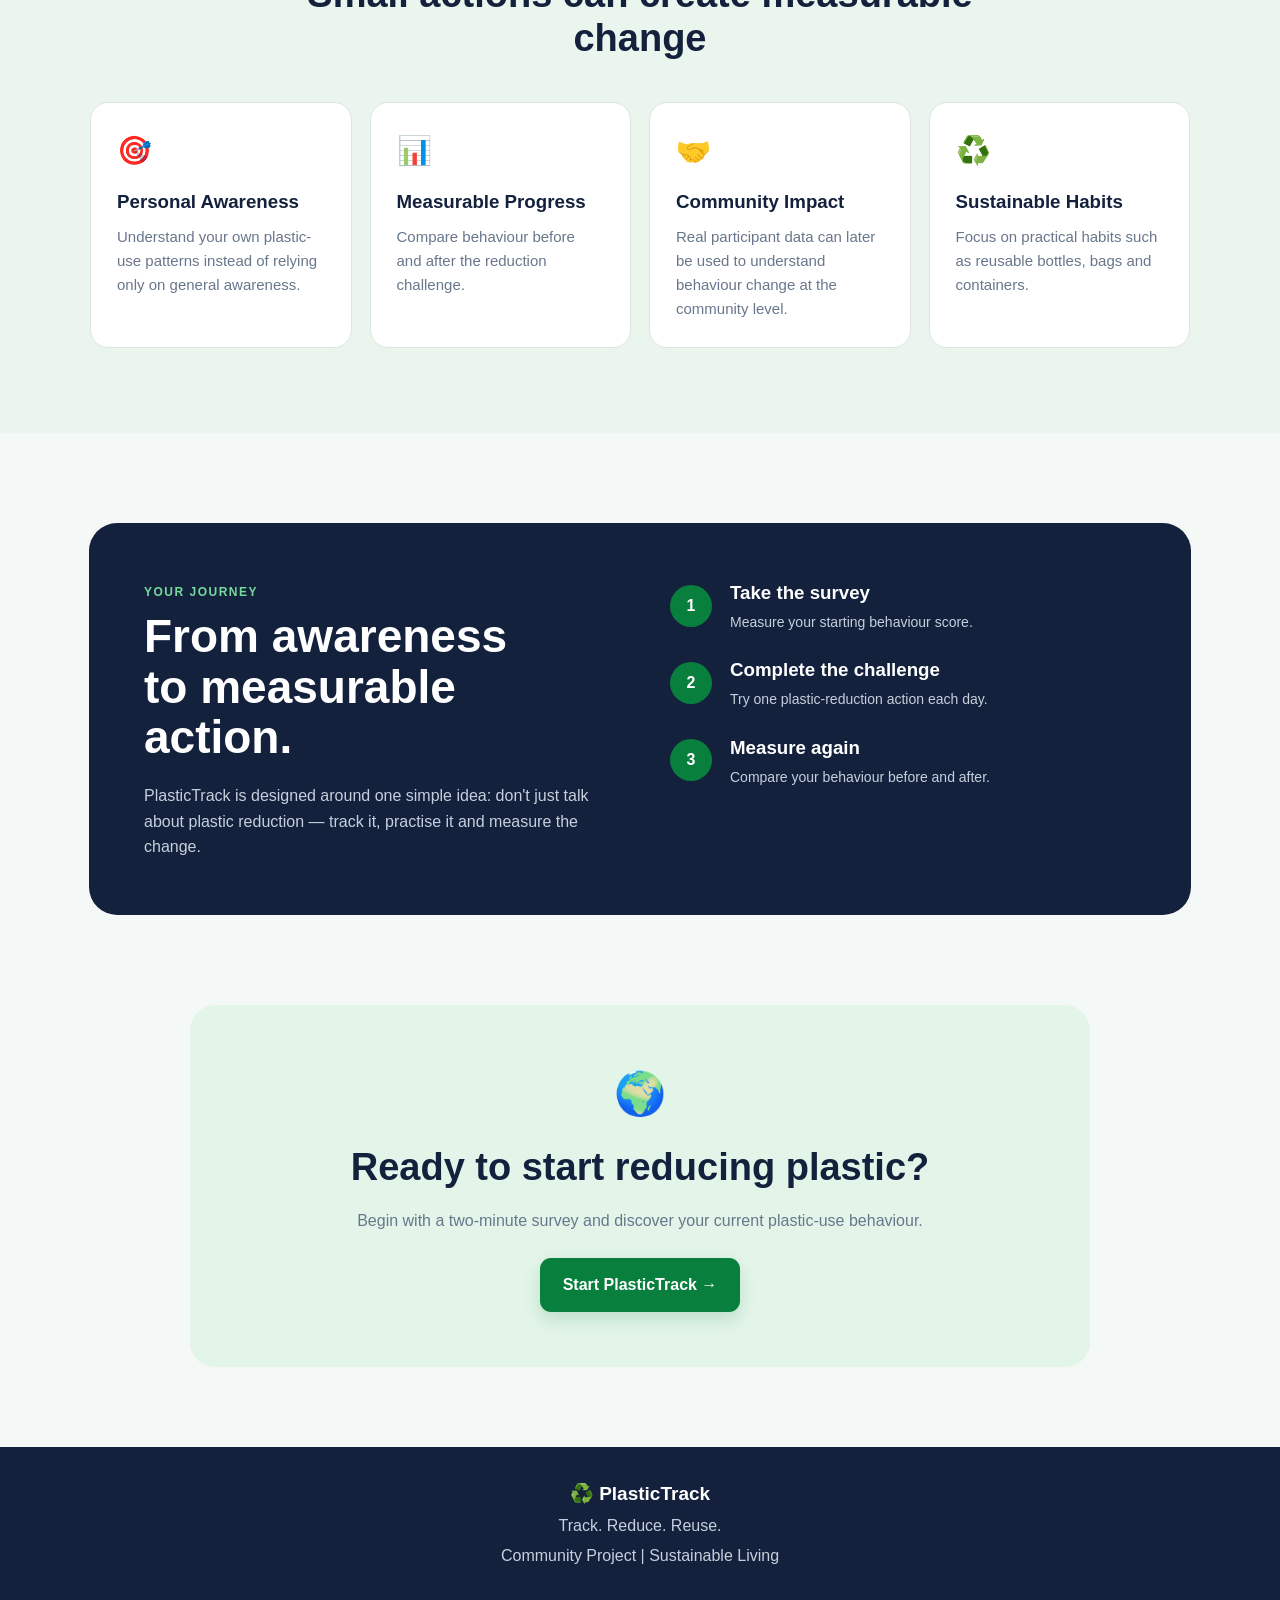
==== commit 4a56518a: "PlasticTrack V2 complete website redesign and progress improvements" ====
--- a/index.html
+++ b/index.html
@@ -1,324 +1,258 @@
 <!DOCTYPE html>
 <html lang="en">
-
 <head>
     <meta charset="UTF-8">
     <meta name="viewport" content="width=device-width, initial-scale=1.0">
-
     <title>PlasticTrack | Track. Reduce. Reuse.</title>
-
     <link rel="stylesheet" href="style.css">
 </head>
 
 <body>
 
-    <!-- ================= NAVBAR ================= -->
-
-    <nav class="navbar">
-
-        <div class="logo">
-            PlasticTrack
-        </div>
-
-        <div class="nav-links">
-            <a href="index.html">Home</a>
-            <a href="survey.html">Survey</a>
-            <a href="dashboard.html">Dashboard</a>
-            <a href="challenge.html">Challenge</a>
-        </div>
-
-    </nav>
-
-
-    <!-- ================= HERO SECTION ================= -->
-
-    <section class="hero">
-
-        <div class="hero-content">
-
-            <span class="hero-tagline">
-                🌱 Track. Reduce. Reuse.
-            </span>
-
-            <h1>
-                Track Plastic.<br>
-                Reduce Your Impact.
-            </h1>
-
-            <p>
-                PlasticTrack helps students and communities understand
-                their everyday plastic-use habits and take simple steps
-                towards reducing unnecessary plastic consumption.
-            </p>
-
-            <div class="hero-buttons">
-
-                <a href="survey.html" class="primary-btn">
-                    Start Survey →
-                </a>
-
-                <a href="dashboard.html" class="secondary-btn">
-                    View Dashboard
-                </a>
-
+<nav class="navbar">
+    <div class="logo">
+        ♻️ PlasticTrack
+    </div>
+
+    <div class="nav-links">
+        <a class="active" href="index.html">Home</a>
+        <a href="survey.html">Survey</a>
+        <a href="dashboard.html">Dashboard</a>
+        <a href="challenge.html">Challenge</a>
+    </div>
+</nav>
+
+
+<!-- HERO -->
+<section class="hero">
+
+    <div class="hero-badge">
+        🌱 Community Sustainability Project
+    </div>
+
+    <h1>
+        Track Plastic.<br>
+        <span>Reduce Your Impact.</span>
+    </h1>
+
+    <p>
+        PlasticTrack helps students and communities understand their
+        everyday plastic-use habits, take simple reduction challenges,
+        and measure behavioural improvement.
+    </p>
+
+    <div class="hero-buttons">
+        <a href="survey.html" class="primary-btn">
+            Start My Survey →
+        </a>
+
+        <a href="dashboard.html" class="secondary-btn">
+            View Dashboard
+        </a>
+    </div>
+
+</section>
+
+
+<!-- QUICK STATS -->
+<section class="quick-stats">
+
+    <div class="quick-stat">
+        <span>📊</span>
+        <strong>5</strong>
+        <p>Behaviour Questions</p>
+    </div>
+
+    <div class="quick-stat">
+        <span>🌱</span>
+        <strong>7</strong>
+        <p>Day Reduction Challenge</p>
+    </div>
+
+    <div class="quick-stat">
+        <span>📈</span>
+        <strong>2</strong>
+        <p>Before & After Measurements</p>
+    </div>
+
+</section>
+
+
+<!-- HOW IT WORKS -->
+<section class="section">
+
+    <div class="section-heading">
+        <span class="section-tag">HOW IT WORKS</span>
+        <h2>A simple journey towards better habits</h2>
+        <p>
+            PlasticTrack turns everyday behaviour into measurable progress.
+        </p>
+    </div>
+
+    <div class="feature-grid">
+
+        <div class="feature-card">
+            <div class="feature-icon">📋</div>
+            <span class="step-number">01</span>
+            <h3>Track</h3>
+            <p>
+                Answer a short survey about your regular plastic-use habits
+                and understand your current behaviour score.
+            </p>
+        </div>
+
+        <div class="feature-card">
+            <div class="feature-icon">🌱</div>
+            <span class="step-number">02</span>
+            <h3>Reduce</h3>
+            <p>
+                Follow seven simple actions designed to reduce unnecessary
+                single-use plastic in everyday life.
+            </p>
+        </div>
+
+        <div class="feature-card">
+            <div class="feature-icon">📈</div>
+            <span class="step-number">03</span>
+            <h3>Measure</h3>
+            <p>
+                Take the survey again and compare your before and after
+                behaviour scores.
+            </p>
+        </div>
+
+    </div>
+
+</section>
+
+
+<!-- WHY -->
+<section class="section alternate-section">
+
+    <div class="section-heading">
+        <span class="section-tag">WHY PLASTICTRACK?</span>
+        <h2>Small actions can create measurable change</h2>
+    </div>
+
+    <div class="benefit-grid">
+
+        <div class="benefit-card">
+            <div>🎯</div>
+            <h3>Personal Awareness</h3>
+            <p>
+                Understand your own plastic-use patterns instead of
+                relying only on general awareness.
+            </p>
+        </div>
+
+        <div class="benefit-card">
+            <div>📊</div>
+            <h3>Measurable Progress</h3>
+            <p>
+                Compare behaviour before and after the reduction challenge.
+            </p>
+        </div>
+
+        <div class="benefit-card">
+            <div>🤝</div>
+            <h3>Community Impact</h3>
+            <p>
+                Real participant data can later be used to understand
+                behaviour change at the community level.
+            </p>
+        </div>
+
+        <div class="benefit-card">
+            <div>♻️</div>
+            <h3>Sustainable Habits</h3>
+            <p>
+                Focus on practical habits such as reusable bottles,
+                bags and containers.
+            </p>
+        </div>
+
+    </div>
+
+</section>
+
+
+<!-- JOURNEY -->
+<section class="journey-section">
+
+    <div class="journey-content">
+
+        <div>
+            <span class="section-tag">YOUR JOURNEY</span>
+
+            <h2>
+                From awareness<br>
+                to measurable action.
+            </h2>
+
+            <p>
+                PlasticTrack is designed around one simple idea:
+                don't just talk about plastic reduction — track it,
+                practise it and measure the change.
+            </p>
+        </div>
+
+        <div class="journey-timeline">
+
+            <div class="timeline-item">
+                <span>1</span>
+                <div>
+                    <h3>Take the survey</h3>
+                    <p>Measure your starting behaviour score.</p>
+                </div>
             </div>
 
-        </div>
-
-
-        <!-- IMPACT CARD -->
-
-        <div class="impact-card">
-
-            <h2>♻️ Small Changes</h2>
-
-            <p>
-                Simple daily choices can make a meaningful difference
-                when we track them and stay consistent.
-            </p>
-
-            <a href="challenge.html" class="primary-btn">
-                Start 7-Day Challenge
-            </a>
-
-        </div>
-
-    </section>
-
-
-    <!-- ================= HOW IT WORKS ================= -->
-
-    <section class="features-section">
-
-        <div class="section-heading">
-
-            <h2>
-                How PlasticTrack Works
-            </h2>
-
-            <p>
-                A simple three-step approach to understand and improve
-                plastic-use behaviour.
-            </p>
-
-        </div>
-
-
-        <div class="feature-grid">
-
-            <div class="feature-card">
-
-                <h3>1. 📋 Track</h3>
-
-                <p>
-                    Answer a short survey about your everyday plastic-use
-                    habits and get your personal behaviour score.
-                </p>
-
+            <div class="timeline-item">
+                <span>2</span>
+                <div>
+                    <h3>Complete the challenge</h3>
+                    <p>Try one plastic-reduction action each day.</p>
+                </div>
             </div>
 
-
-            <div class="feature-card">
-
-                <h3>2. 🌱 Reduce</h3>
-
-                <p>
-                    Follow simple actions during the 7-day challenge,
-                    such as using reusable bottles and avoiding plastic bags.
-                </p>
-
+            <div class="timeline-item">
+                <span>3</span>
+                <div>
+                    <h3>Measure again</h3>
+                    <p>Compare your behaviour before and after.</p>
+                </div>
             </div>
 
-
-            <div class="feature-card">
-
-                <h3>3. 📊 Measure</h3>
-
-                <p>
-                    Take the survey again and compare your before and
-                    after scores to understand your behaviour change.
-                </p>
-
-            </div>
-
-        </div>
-
-    </section>
-
-
-    <!-- ================= WHY PLASTICTRACK ================= -->
-
-    <section class="features-section">
-
-        <div class="section-heading">
-
-            <h2>
-                Why PlasticTrack?
-            </h2>
-
-            <p>
-                The goal is not just awareness. It is measurable behaviour change.
-            </p>
-
-        </div>
-
-
-        <div class="feature-grid">
-
-            <div class="feature-card">
-
-                <h3>🎯 Personal Awareness</h3>
-
-                <p>
-                    Understand which everyday habits contribute to
-                    unnecessary plastic usage.
-                </p>
-
-            </div>
-
-
-            <div class="feature-card">
-
-                <h3>📈 Measure Progress</h3>
-
-                <p>
-                    Compare your behaviour before and after the challenge
-                    using a simple Plastic Usage Behaviour Score.
-                </p>
-
-            </div>
-
-
-            <div class="feature-card">
-
-                <h3>🤝 Community Impact</h3>
-
-                <p>
-                    Community responses can be analysed to understand
-                    overall behaviour change and encourage sustainable habits.
-                </p>
-
-            </div>
-
-        </div>
-
-    </section>
-
-
-    <!-- ================= PROJECT FLOW ================= -->
-
-    <section class="features-section">
-
-        <div class="section-heading">
-
-            <h2>
-                Your PlasticTrack Journey
-            </h2>
-
-            <p>
-                Start small, stay consistent and measure your progress.
-            </p>
-
-        </div>
-
-
-        <div class="feature-grid">
-
-            <div class="feature-card">
-
-                <h3>📋 Take the Survey</h3>
-
-                <p>
-                    Tell us about your usual plastic-use behaviour.
-                </p>
-
-                <br>
-
-                <a href="survey.html" class="primary-btn">
-                    Take Survey
-                </a>
-
-            </div>
-
-
-            <div class="feature-card">
-
-                <h3>🌿 Complete the Challenge</h3>
-
-                <p>
-                    Complete seven simple actions designed to reduce
-                    everyday plastic usage.
-                </p>
-
-                <br>
-
-                <a href="challenge.html" class="primary-btn">
-                    View Challenge
-                </a>
-
-            </div>
-
-
-            <div class="feature-card">
-
-                <h3>📊 Check Your Progress</h3>
-
-                <p>
-                    View your scores, challenge progress and before-after
-                    behaviour comparison.
-                </p>
-
-                <br>
-
-                <a href="dashboard.html" class="primary-btn">
-                    Open Dashboard
-                </a>
-
-            </div>
-
-        </div>
-
-    </section>
-
-
-    <!-- ================= CALL TO ACTION ================= -->
-
-    <section class="cta-section">
-
-        <div class="cta-card">
-
-            <h2>
-                Ready to Reduce Your Plastic Use?
-            </h2>
-
-            <p>
-                Start with a few simple questions and discover how
-                small changes in your daily habits can make a difference.
-            </p>
-
-            <a href="survey.html" class="secondary-btn">
-                Start Your Journey →
-            </a>
-
-        </div>
-
-    </section>
-
-
-    <!-- ================= FOOTER ================= -->
-
-    <footer>
-
-        <p>
-            © 2026 PlasticTrack
-        </p>
-
-        <p>
-            Track. Reduce. Reuse. 🌱
-        </p>
-
-    </footer>
+        </div>
+
+    </div>
+
+</section>
+
+
+<!-- CTA -->
+<section class="cta">
+
+    <div class="cta-icon">🌍</div>
+
+    <h2>Ready to start reducing plastic?</h2>
+
+    <p>
+        Begin with a two-minute survey and discover your current
+        plastic-use behaviour.
+    </p>
+
+    <a href="survey.html" class="primary-btn">
+        Start PlasticTrack →
+    </a>
+
+</section>
+
+
+<footer>
+    <strong>♻️ PlasticTrack</strong>
+    <p>Track. Reduce. Reuse.</p>
+    <p>Community Project | Sustainable Living</p>
+</footer>
 
 </body>
-
 </html>
--- a/style.css
+++ b/style.css
@@ -1,8 +1,12 @@
-/* =========================================================
-   PLASTICTRACK - MAIN STYLESHEET
-   ========================================================= */
-
-/* ---------- RESET ---------- */
+/* =====================================================
+   PLASTICTRACK V2
+   Modern Sustainability UI
+===================================================== */
+
+
+/* =========================
+   RESET
+========================= */
 
 * {
     margin: 0;
@@ -17,245 +21,246 @@
 body {
     font-family: Arial, Helvetica, sans-serif;
     background: #f4f8f6;
-    color: #1f2937;
+    color: #14213d;
     line-height: 1.6;
 }
 
 a {
     text-decoration: none;
-    color: inherit;
+}
+
+button {
+    font-family: inherit;
 }
 
 button,
-select,
-input {
-    font-family: inherit;
-}
-
-
-/* =========================================================
+.primary-btn,
+.secondary-btn {
+    cursor: pointer;
+}
+
+
+/* =========================
    NAVBAR
-   ========================================================= */
+========================= */
 
 .navbar {
-    width: min(1180px, calc(100% - 40px));
-    margin: 18px auto 0;
-    padding: 14px 22px;
-
-    background: #ffffff;
-    border: 1px solid #e5e7eb;
-    border-radius: 18px;
+    width: calc(100% - 48px);
+    max-width: 1400px;
+    margin: 22px auto 0;
+    padding: 18px 30px;
+
+    background: rgba(255, 255, 255, 0.96);
+    border: 1px solid #dce5df;
+    border-radius: 22px;
 
     display: flex;
     align-items: center;
     justify-content: space-between;
-    gap: 25px;
-
-    box-shadow: 0 5px 20px rgba(0, 0, 0, 0.06);
+
+    box-shadow: 0 8px 30px rgba(20, 50, 35, 0.07);
 
     position: relative;
     z-index: 10;
 }
 
-/* Supports navbar-inner if it exists */
-.navbar-inner {
-    width: 100%;
+.logo {
+    color: #087f3d;
+    font-size: 29px;
+    font-weight: 800;
+    letter-spacing: -0.5px;
+}
+
+.nav-links {
     display: flex;
     align-items: center;
-    justify-content: space-between;
-    gap: 25px;
-}
-
-.logo {
-    font-size: 24px;
-    font-weight: 800;
-    color: #15803d;
-    white-space: nowrap;
-}
-
-.nav-links {
-    display: flex;
-    align-items: center;
-    justify-content: center;
-    gap: 8px;
-    flex-wrap: wrap;
+    gap: 34px;
 }
 
 .nav-links a {
-    padding: 9px 15px;
-    border-radius: 10px;
-
-    font-size: 15px;
-    font-weight: 600;
-    color: #4b5563;
-
-    transition: all 0.2s ease;
-}
-
-.nav-links a:hover {
-    background: #ecfdf5;
-    color: #15803d;
-}
-
-
-/* =========================================================
+    color: #42536a;
+    font-size: 17px;
+    font-weight: 650;
+    transition: 0.2s;
+}
+
+.nav-links a:hover,
+.nav-links a.active {
+    color: #087f3d;
+}
+
+
+/* =========================
    COMMON BUTTONS
-   ========================================================= */
-
-.primary-btn,
+========================= */
+
+.primary-btn {
+    display: inline-block;
+    background: #087f3d;
+    color: white;
+    padding: 14px 23px;
+    border-radius: 11px;
+    font-weight: 700;
+    transition: 0.2s;
+    box-shadow: 0 7px 18px rgba(8, 127, 61, 0.18);
+}
+
+.primary-btn:hover {
+    background: #066b33;
+    transform: translateY(-2px);
+}
+
 .secondary-btn {
     display: inline-block;
-
-    padding: 12px 22px;
-    border-radius: 10px;
-
-    font-size: 15px;
+    background: white;
+    color: #087f3d;
+    border: 1.5px solid #087f3d;
+    padding: 13px 22px;
+    border-radius: 11px;
     font-weight: 700;
-
-    cursor: pointer;
-    border: none;
-
-    transition: all 0.2s ease;
-}
-
-.primary-btn {
-    background: #15803d;
-    color: white;
-}
-
-.primary-btn:hover {
-    background: #166534;
+    transition: 0.2s;
+}
+
+.secondary-btn:hover {
+    background: #eaf7ef;
     transform: translateY(-2px);
 }
 
-.secondary-btn {
-    background: #ffffff;
-    color: #15803d;
-    border: 1px solid #bbf7d0;
-}
-
-.secondary-btn:hover {
-    background: #f0fdf4;
-    transform: translateY(-2px);
-}
-
-
-/* =========================================================
-   HOME PAGE
-   ========================================================= */
+
+/* =========================
+   COMMON SECTIONS
+========================= */
+
+.section {
+    max-width: 1150px;
+    margin: 90px auto;
+    padding: 0 24px;
+}
+
+.section-heading {
+    text-align: center;
+    max-width: 760px;
+    margin: 0 auto 42px;
+}
+
+.section-heading.left {
+    text-align: left;
+    margin-left: 0;
+}
+
+.section-tag {
+    display: inline-block;
+    color: #087f3d;
+    font-size: 12px;
+    font-weight: 800;
+    letter-spacing: 1.5px;
+    margin-bottom: 9px;
+}
+
+.section-heading h2 {
+    font-size: 38px;
+    line-height: 1.15;
+    margin-bottom: 12px;
+}
+
+.section-heading p {
+    color: #68778b;
+    font-size: 17px;
+}
+
+
+/* =========================
+   HERO
+========================= */
 
 .hero {
-    width: min(1180px, calc(100% - 40px));
-    margin: 55px auto 30px;
-
-    min-height: 420px;
-
-    display: flex;
-    align-items: center;
-    justify-content: space-between;
-    gap: 50px;
-}
-
-.hero-content {
-    flex: 1;
-    max-width: 650px;
-}
-
-.hero-tagline {
+    max-width: 1000px;
+    margin: 0 auto;
+    padding: 95px 25px 70px;
+    text-align: center;
+}
+
+.hero-badge {
     display: inline-block;
-
-    margin-bottom: 15px;
-    padding: 7px 13px;
-
-    background: #dcfce7;
-    color: #166534;
-
-    border-radius: 20px;
-
-    font-size: 13px;
+    background: #e6f6ec;
+    color: #087f3d;
+    padding: 8px 15px;
+    border-radius: 50px;
+    font-size: 14px;
     font-weight: 700;
+    margin-bottom: 24px;
 }
 
 .hero h1 {
-    font-size: clamp(40px, 5vw, 64px);
-    line-height: 1.08;
-
-    color: #111827;
-    margin-bottom: 20px;
+    font-size: clamp(45px, 7vw, 78px);
+    line-height: 0.98;
+    letter-spacing: -3px;
+    margin-bottom: 28px;
+}
+
+.hero h1 span {
+    color: #087f3d;
 }
 
 .hero p {
-    max-width: 600px;
-
-    font-size: 18px;
-    color: #6b7280;
-
-    margin-bottom: 28px;
+    max-width: 760px;
+    margin: 0 auto 32px;
+    color: #68778b;
+    font-size: 20px;
 }
 
 .hero-buttons {
     display: flex;
-    align-items: center;
+    justify-content: center;
     gap: 14px;
     flex-wrap: wrap;
 }
 
 
-/* ---------- IMPACT CARD ---------- */
-
-.impact-card {
-    width: 330px;
-    flex-shrink: 0;
-
-    padding: 30px;
-
-    background: #ffffff;
-    border: 1px solid #e5e7eb;
-    border-radius: 22px;
-
-    box-shadow: 0 15px 40px rgba(0, 0, 0, 0.08);
-
+/* =========================
+   QUICK STATS
+========================= */
+
+.quick-stats {
+    max-width: 900px;
+    margin: 0 auto;
+    padding: 0 20px;
+
+    display: grid;
+    grid-template-columns: repeat(3, 1fr);
+    gap: 16px;
+}
+
+.quick-stat {
+    background: white;
+    border: 1px solid #dce5df;
+    border-radius: 18px;
+    padding: 23px;
     text-align: center;
-}
-
-.impact-card h2 {
-    color: #15803d;
-    margin-bottom: 10px;
-}
-
-.impact-card p {
-    color: #6b7280;
-    margin-bottom: 22px;
-}
-
-.impact-card a {
-    display: inline-block;
-}
-
-
-/* =========================================================
-   FEATURE SECTION
-   ========================================================= */
-
-.features-section {
-    width: min(1180px, calc(100% - 40px));
-    margin: 70px auto;
-}
-
-.section-heading {
-    text-align: center;
-    margin-bottom: 35px;
-}
-
-.section-heading h2 {
-    font-size: 32px;
-    color: #111827;
-    margin-bottom: 8px;
-}
-
-.section-heading p {
-    color: #6b7280;
-}
+    box-shadow: 0 8px 24px rgba(20, 50, 35, 0.04);
+}
+
+.quick-stat span {
+    display: block;
+    font-size: 28px;
+    margin-bottom: 5px;
+}
+
+.quick-stat strong {
+    display: block;
+    font-size: 30px;
+    color: #087f3d;
+}
+
+.quick-stat p {
+    color: #68778b;
+    font-size: 14px;
+}
+
+
+/* =========================
+   FEATURE CARDS
+========================= */
 
 .feature-grid {
     display: grid;
@@ -264,540 +269,1065 @@
 }
 
 .feature-card {
-    background: #ffffff;
+    background: white;
+    border: 1px solid #dce5df;
+    border-radius: 20px;
     padding: 30px;
-
+    position: relative;
+    overflow: hidden;
+    transition: 0.25s;
+}
+
+.feature-card:hover,
+.benefit-card:hover,
+.challenge-card:hover {
+    transform: translateY(-4px);
+    box-shadow: 0 15px 35px rgba(20, 50, 35, 0.08);
+}
+
+.feature-icon {
+    font-size: 34px;
+    margin-bottom: 18px;
+}
+
+.step-number {
+    position: absolute;
+    top: 22px;
+    right: 23px;
+    color: #b6c2bb;
+    font-weight: 800;
+}
+
+.feature-card h3 {
+    font-size: 24px;
+    margin-bottom: 9px;
+}
+
+.feature-card p {
+    color: #68778b;
+}
+
+
+/* =========================
+   BENEFITS
+========================= */
+
+.alternate-section {
+    max-width: none;
+    padding: 85px 24px;
+    background: #eaf5ee;
+}
+
+.benefit-grid {
+    max-width: 1100px;
+    margin: auto;
+
+    display: grid;
+    grid-template-columns: repeat(4, 1fr);
+    gap: 18px;
+}
+
+.benefit-card {
+    background: white;
+    padding: 26px;
     border-radius: 18px;
-    border: 1px solid #e5e7eb;
-
-    box-shadow: 0 8px 25px rgba(0, 0, 0, 0.05);
-
-    transition: transform 0.2s ease, box-shadow 0.2s ease;
-}
-
-.feature-card:hover {
-    transform: translateY(-5px);
-    box-shadow: 0 14px 30px rgba(0, 0, 0, 0.08);
-}
-
-.feature-card h3 {
+    border: 1px solid #dce5df;
+    transition: 0.25s;
+}
+
+.benefit-card > div {
+    font-size: 28px;
+    margin-bottom: 13px;
+}
+
+.benefit-card h3 {
+    margin-bottom: 8px;
+}
+
+.benefit-card p {
+    color: #68778b;
+    font-size: 15px;
+}
+
+
+/* =========================
+   JOURNEY
+========================= */
+
+.journey-section {
+    max-width: 1150px;
+    margin: 90px auto;
+    padding: 0 24px;
+}
+
+.journey-content {
+    background: #14213d;
+    color: white;
+    border-radius: 28px;
+    padding: 55px;
+
+    display: grid;
+    grid-template-columns: 1fr 1fr;
+    gap: 60px;
+}
+
+.journey-content h2 {
+    font-size: 46px;
+    line-height: 1.1;
+    margin-bottom: 20px;
+}
+
+.journey-content p {
+    color: #c6d0dc;
+}
+
+.journey-content .section-tag {
+    color: #75d99b;
+}
+
+.journey-timeline {
+    display: flex;
+    flex-direction: column;
+    gap: 22px;
+}
+
+.timeline-item {
+    display: flex;
+    align-items: center;
+    gap: 18px;
+}
+
+.timeline-item > span {
+    width: 42px;
+    height: 42px;
+    border-radius: 50%;
+    background: #087f3d;
+    display: flex;
+    align-items: center;
+    justify-content: center;
+    font-weight: bold;
+}
+
+.timeline-item h3 {
+    margin-bottom: 3px;
+}
+
+.timeline-item p {
+    font-size: 14px;
+}
+
+
+/* =========================
+   CTA
+========================= */
+
+.cta {
+    max-width: 900px;
+    margin: 80px auto;
+    padding: 55px 25px;
+    text-align: center;
+    background: #e3f5e9;
+    border-radius: 25px;
+}
+
+.cta-icon {
+    font-size: 42px;
     margin-bottom: 10px;
-    color: #166534;
-}
-
-.feature-card p {
-    color: #6b7280;
-}
-
-
-/* =========================================================
-   CTA SECTION
-   ========================================================= */
-
-.cta-section {
-    width: min(1180px, calc(100% - 40px));
-    margin: 70px auto;
-}
-
-.cta-card {
-    background: #166534;
+}
+
+.cta h2 {
+    font-size: 38px;
+    margin-bottom: 10px;
+}
+
+.cta p {
+    color: #68778b;
+    margin-bottom: 25px;
+}
+
+
+/* =========================
+   SURVEY HEADER
+========================= */
+
+.survey-header {
+    max-width: 850px;
+    margin: auto;
+    padding: 65px 20px 35px;
+    text-align: center;
+}
+
+.survey-stage {
+    display: inline-block;
+    padding: 7px 14px;
+    border-radius: 50px;
+    background: #e6f6ec;
+    color: #087f3d;
+    font-size: 12px;
+    font-weight: 800;
+    letter-spacing: 1px;
+    margin-bottom: 15px;
+}
+
+.survey-header h1 {
+    font-size: 48px;
+    line-height: 1.1;
+    margin-bottom: 14px;
+}
+
+.survey-header p {
+    color: #68778b;
+    font-size: 18px;
+}
+
+
+/* =========================
+   SURVEY LAYOUT
+========================= */
+
+.survey-layout {
+    max-width: 1200px;
+    margin: auto;
+    padding: 20px 24px 70px;
+
+    display: grid;
+    grid-template-columns: minmax(0, 1fr) 310px;
+    gap: 25px;
+}
+
+.survey-card {
+    background: white;
+    border: 1px solid #dce5df;
+    border-radius: 23px;
+    padding: 34px;
+    box-shadow: 0 10px 30px rgba(20, 50, 35, 0.05);
+}
+
+.survey-top {
+    display: flex;
+    align-items: center;
+    justify-content: space-between;
+    padding-bottom: 25px;
+    margin-bottom: 10px;
+    border-bottom: 1px solid #e7ece9;
+}
+
+.survey-top h2 {
+    font-size: 30px;
+}
+
+.question-count {
+    text-align: center;
+    background: #f0f7f2;
+    padding: 10px 15px;
+    border-radius: 12px;
+}
+
+.question-count strong,
+.question-count span {
+    display: block;
+}
+
+.question-count strong {
+    font-size: 23px;
+    color: #087f3d;
+}
+
+.question-count span {
+    font-size: 11px;
+    color: #68778b;
+}
+
+
+/* =========================
+   QUESTIONS
+========================= */
+
+.question-card {
+    display: grid;
+    grid-template-columns: 55px 1fr;
+    gap: 15px;
+
+    padding: 25px 0;
+    border-bottom: 1px solid #e7ece9;
+}
+
+.question-number {
+    width: 42px;
+    height: 42px;
+    border-radius: 12px;
+    background: #e8f5ed;
+    color: #087f3d;
+
+    display: flex;
+    align-items: center;
+    justify-content: center;
+
+    font-weight: 800;
+}
+
+.question-content h3 {
+    font-size: 18px;
+    margin-bottom: 14px;
+}
+
+.question-content label {
+    display: flex;
+    align-items: center;
+    gap: 10px;
+
+    padding: 12px 14px;
+    margin: 7px 0;
+
+    background: #f8faf9;
+    border: 1px solid #e3e9e5;
+    border-radius: 11px;
+
+    cursor: pointer;
+    transition: 0.18s;
+}
+
+.question-content label:hover {
+    border-color: #087f3d;
+    background: #f0f8f3;
+}
+
+.question-content input {
+    accent-color: #087f3d;
+}
+
+.survey-submit {
+    width: 100%;
+    margin-top: 28px;
+
+    padding: 16px;
+    border: none;
+    border-radius: 12px;
+
+    background: #087f3d;
     color: white;
 
-    padding: 45px;
-    border-radius: 22px;
-
-    text-align: center;
-}
-
-.cta-card h2 {
+    font-size: 16px;
+    font-weight: 800;
+
+    transition: 0.2s;
+}
+
+.survey-submit:hover {
+    background: #066b33;
+    transform: translateY(-2px);
+}
+
+
+/* =========================
+   SURVEY INFO
+========================= */
+
+.survey-info {
+    display: flex;
+    flex-direction: column;
+    gap: 18px;
+}
+
+.info-card {
+    background: white;
+    border: 1px solid #dce5df;
+    border-radius: 20px;
+    padding: 25px;
+}
+
+.info-icon {
+    display: block;
     font-size: 32px;
     margin-bottom: 10px;
 }
 
-.cta-card p {
-    max-width: 650px;
-    margin: 0 auto 25px;
-
-    color: #dcfce7;
-}
-
-
-/* =========================================================
-   SURVEY PAGE
-   ========================================================= */
-
-.survey-header {
-    width: min(850px, calc(100% - 40px));
-    margin: 55px auto 25px;
-    text-align: center;
-}
-
-.survey-header h1 {
-    font-size: 38px;
-    color: #111827;
-    margin-bottom: 10px;
-}
-
-.survey-header p {
-    color: #6b7280;
-}
-
-.survey-card {
-    width: min(850px, calc(100% - 40px));
-    margin: 0 auto 50px;
-
-    background: #ffffff;
-    padding: 35px;
-
-    border-radius: 20px;
-    border: 1px solid #e5e7eb;
-
-    box-shadow: 0 10px 30px rgba(0, 0, 0, 0.06);
-}
-
-.question {
-    margin-bottom: 25px;
-}
-
-.question label {
-    display: block;
+.info-card h3 {
+    margin-bottom: 8px;
+}
+
+.info-card > p {
+    color: #68778b;
+    font-size: 14px;
+}
+
+.score-guide {
+    margin-top: 20px;
+    display: flex;
+    flex-direction: column;
+    gap: 12px;
+}
+
+.score-guide div {
+    display: grid;
+    grid-template-columns: 12px 45px 1fr;
+    align-items: center;
+    gap: 8px;
+}
+
+.score-guide small {
+    color: #68778b;
+}
+
+.dot {
+    width: 10px;
+    height: 10px;
+    border-radius: 50%;
+}
+
+.dot.low {
+    background: #43b96d;
+}
+
+.dot.medium {
+    background: #e7a52d;
+}
+
+.dot.high {
+    background: #df5b5b;
+}
+
+.mini-steps {
+    display: flex;
+    gap: 10px;
+    margin: 20px 0 8px;
+}
+
+.mini-steps span {
+    width: 34px;
+    height: 34px;
+    border-radius: 50%;
+    background: #087f3d;
+    color: white;
+
+    display: flex;
+    justify-content: center;
+    align-items: center;
+    font-weight: bold;
+}
+
+.mini-text {
     font-weight: 700;
-    color: #374151;
-    margin-bottom: 9px;
-}
-
-.question select {
-    width: 100%;
-
-    padding: 12px 14px;
-
-    border: 1px solid #d1d5db;
-    border-radius: 10px;
-
-    background: white;
-    color: #374151;
-
-    outline: none;
-}
-
-.question select:focus {
-    border-color: #15803d;
-    box-shadow: 0 0 0 3px rgba(21, 128, 61, 0.1);
-}
-
-
-/* ---------- SURVEY RESULT ---------- */
+}
+
+
+/* =========================
+   RESULT
+========================= */
 
 .result-card {
     margin-top: 30px;
-    padding: 25px;
-
-    background: #f0fdf4;
-    border: 1px solid #bbf7d0;
-    border-radius: 16px;
-
+    padding: 35px;
+    border-radius: 20px;
+    background: #f1faf4;
+    border: 1px solid #cde7d5;
     text-align: center;
 }
 
-.big-score {
-    font-size: 54px;
+.result-card.hidden {
+    display: none;
+}
+
+.result-icon {
+    font-size: 50px;
+    margin-bottom: 8px;
+}
+
+.result-card h2 {
+    font-size: 27px;
+    margin-bottom: 15px;
+}
+
+.score-circle {
+    width: 125px;
+    height: 125px;
+    margin: 15px auto;
+
+    border-radius: 50%;
+    background: white;
+    border: 8px solid #bde2c9;
+
+    display: flex;
+    align-items: center;
+    justify-content: center;
+}
+
+.score-circle span {
+    font-size: 39px;
     font-weight: 800;
-    color: #15803d;
-
-    margin: 10px 0;
-}
-
-.suggestion {
-    margin-top: 15px;
-    color: #4b5563;
-}
-
-
-/* =========================================================
+    color: #087f3d;
+}
+
+.score-circle small {
+    font-weight: bold;
+    color: #68778b;
+}
+
+.result-card h3 {
+    margin-bottom: 8px;
+}
+
+.result-card > p {
+    color: #68778b;
+}
+
+.suggestion-box {
+    margin: 22px 0;
+    padding: 18px;
+    background: white;
+    border-radius: 13px;
+    text-align: left;
+}
+
+.suggestion-box p {
+    color: #68778b;
+}
+
+.result-button {
+    margin-top: 5px;
+}
+
+
+/* =========================
    DASHBOARD
-   ========================================================= */
+========================= */
+
+.dashboard-header {
+    max-width: 850px;
+    margin: auto;
+    padding: 65px 20px 35px;
+    text-align: center;
+}
+
+.dashboard-header h1 {
+    font-size: 50px;
+    line-height: 1.1;
+    margin-bottom: 13px;
+}
+
+.dashboard-header p {
+    color: #68778b;
+    font-size: 18px;
+}
 
 .dashboard-container {
-    width: min(1180px, calc(100% - 40px));
-    margin: 55px auto 70px;
-}
-
-.dashboard-header {
-    text-align: center;
-    margin-bottom: 40px;
-}
-
-.dashboard-header h1 {
-    font-size: 40px;
-    color: #111827;
-    margin-bottom: 8px;
-}
-
-.dashboard-header p {
-    color: #6b7280;
-}
-
-
-/* ---------- SCORE CARDS ---------- */
+    max-width: 1150px;
+    margin: auto;
+    padding: 20px 24px 70px;
+}
 
 .score-grid {
     display: grid;
     grid-template-columns: repeat(3, 1fr);
+    gap: 18px;
+}
+
+.score-card {
+    background: white;
+    border: 1px solid #dce5df;
+    border-radius: 20px;
+    padding: 25px;
+}
+
+.score-card.highlight-card {
+    background: #eaf7ef;
+    border-color: #cce6d4;
+}
+
+.score-icon {
+    font-size: 28px;
+    margin-bottom: 15px;
+}
+
+.score-card > span {
+    display: block;
+    color: #68778b;
+    font-size: 12px;
+    font-weight: 800;
+    letter-spacing: 1px;
+}
+
+.score-card strong {
+    display: block;
+    color: #087f3d;
+    font-size: 39px;
+    margin: 5px 0;
+}
+
+.score-card small {
+    color: #68778b;
+}
+
+
+/* =========================
+   STATUS
+========================= */
+
+.status-card {
+    margin: 22px 0;
+    padding: 25px;
+    border-radius: 20px;
+    background: #14213d;
+    color: white;
+
+    display: flex;
+    align-items: center;
     gap: 20px;
-
-    margin-bottom: 35px;
-}
-
-.score-card {
-    background: #ffffff;
-
-    padding: 28px;
-
-    border-radius: 18px;
-    border: 1px solid #e5e7eb;
-
-    text-align: center;
-
-    box-shadow: 0 8px 25px rgba(0, 0, 0, 0.05);
-}
-
-.score-card h3 {
-    color: #6b7280;
-    font-size: 15px;
-    margin-bottom: 12px;
-}
-
-.score {
-    font-size: 42px;
-    font-weight: 800;
-    color: #15803d;
-}
-
-
-/* ---------- DASHBOARD SECTIONS ---------- */
-
-.dashboard-section {
-    background: #ffffff;
-
+}
+
+.status-icon {
+    width: 60px;
+    height: 60px;
+    flex-shrink: 0;
+
+    background: #087f3d;
+    border-radius: 16px;
+
+    display: flex;
+    justify-content: center;
+    align-items: center;
+
+    font-size: 30px;
+}
+
+.status-card .section-tag {
+    color: #75d99b;
+}
+
+.status-card h2 {
+    margin-bottom: 3px;
+}
+
+.status-card p {
+    color: #c6d0dc;
+}
+
+
+/* =========================
+   DASHBOARD SECTIONS
+========================= */
+
+.dashboard-section,
+.tips-section,
+.community-section {
+    background: white;
+    border: 1px solid #dce5df;
+    border-radius: 21px;
     padding: 30px;
-
-    margin-bottom: 25px;
-
-    border-radius: 18px;
-    border: 1px solid #e5e7eb;
-
-    box-shadow: 0 8px 25px rgba(0, 0, 0, 0.04);
-}
-
-.dashboard-section h2 {
-    color: #111827;
-    margin-bottom: 18px;
-}
-
-.dashboard-section p {
-    color: #6b7280;
-}
-
-
-/* ---------- PROGRESS ---------- */
-
-.progress-wrapper {
-    margin-top: 20px;
+    margin: 22px 0;
+}
+
+.section-header-row {
+    display: flex;
+    align-items: center;
+    justify-content: space-between;
+}
+
+.section-header-row h2 {
+    font-size: 28px;
+}
+
+.section-header-row > strong {
+    color: #087f3d;
+    font-size: 25px;
 }
 
 .progress-bar {
     width: 100%;
-    height: 14px;
-
-    background: #e5e7eb;
-    border-radius: 20px;
-
+    height: 17px;
+    margin-top: 20px;
+
+    background: #e1e6e3;
+    border-radius: 30px;
     overflow: hidden;
 }
 
-.progress-fill {
+#challengeProgressFill {
     height: 100%;
-    width: 0%;
-
-    background: #15803d;
-
-    border-radius: 20px;
-
-    transition: width 0.4s ease;
-}
-
-.progress-text {
+    width: 0;
+    background: #087f3d;
+    border-radius: 30px;
+    transition: width 0.5s ease;
+}
+
+.muted-text {
+    color: #68778b;
     margin-top: 10px;
-    font-weight: 700;
-    color: #166534;
-}
-
-
-/* ---------- COMPARISON ---------- */
+}
+
+
+/* =========================
+   COMPARISON
+========================= */
 
 .comparison {
-    display: grid;
-    gap: 20px;
-    margin-top: 20px;
+    margin-top: 25px;
 }
 
 .comparison-item {
-    display: grid;
-    gap: 8px;
-}
-
-.comparison-item span {
-    font-weight: 700;
-    color: #374151;
+    margin-bottom: 22px;
+}
+
+.comparison-label {
+    display: flex;
+    justify-content: space-between;
+    margin-bottom: 8px;
+}
+
+.comparison-label span {
+    font-weight: 650;
+}
+
+.comparison-label strong {
+    color: #087f3d;
 }
 
 .comparison-bar {
     width: 100%;
-    height: 28px;
-
-    background: #e5e7eb;
-
-    border-radius: 8px;
+    height: 20px;
+    background: #e5e9e7;
+    border-radius: 20px;
     overflow: hidden;
 }
 
-.comparison-fill {
+#beforeBar,
+#afterBar {
     height: 100%;
-    width: 0%;
-
-    background: #15803d;
-
-    border-radius: 8px;
-
-    transition: width 0.5s ease;
-}
-
-
-/* ---------- TIPS ---------- */
-
-.tips-list {
-    padding-left: 20px;
-    color: #4b5563;
-}
-
-.tips-list li {
-    margin-bottom: 10px;
-}
-
-
-/* ---------- COMMUNITY ---------- */
+    width: 0;
+    border-radius: 20px;
+    transition: width 0.6s ease;
+}
+
+#beforeBar {
+    background: #738196;
+}
+
+#afterBar {
+    background: #087f3d;
+}
+
+
+/* =========================
+   TIPS
+========================= */
+
+.tips-grid {
+    display: grid;
+    grid-template-columns: repeat(3, 1fr);
+    gap: 15px;
+}
+
+.tip {
+    display: flex;
+    gap: 13px;
+    padding: 18px;
+    background: #f4f8f6;
+    border-radius: 15px;
+}
+
+.tip > span {
+    font-size: 28px;
+}
+
+.tip h3 {
+    margin-bottom: 4px;
+}
+
+.tip p {
+    color: #68778b;
+    font-size: 14px;
+}
+
+
+/* =========================
+   COMMUNITY
+========================= */
 
 .community-grid {
     display: grid;
     grid-template-columns: repeat(3, 1fr);
-    gap: 20px;
-
-    margin-top: 20px;
+    gap: 15px;
+    margin-top: 25px;
 }
 
 .community-card {
     padding: 25px;
-
-    background: #f0fdf4;
-
-    border: 1px solid #bbf7d0;
-    border-radius: 15px;
-
+    border-radius: 16px;
+    background: #f4f8f6;
     text-align: center;
 }
 
-.community-number {
-    font-size: 35px;
+.community-card span {
+    display: block;
+    font-size: 27px;
+}
+
+.community-card strong {
+    display: block;
+    font-size: 34px;
+    color: #087f3d;
+}
+
+.community-card p {
+    color: #68778b;
+    font-size: 14px;
+}
+
+.data-note {
+    margin-top: 18px;
+    padding: 13px 16px;
+    border-radius: 11px;
+    background: #fff8e8;
+    color: #755d24;
+    font-size: 13px;
+}
+
+
+/* =========================
+   DASHBOARD ACTIONS
+========================= */
+
+.dashboard-actions {
+    display: flex;
+    justify-content: center;
+    gap: 14px;
+    margin: 35px 0;
+}
+
+
+/* =========================
+   CHALLENGE
+========================= */
+
+.challenge-header {
+    max-width: 900px;
+    margin: auto;
+    padding: 65px 20px 35px;
+    text-align: center;
+}
+
+.challenge-header h1 {
+    font-size: 54px;
+    line-height: 1.05;
+    margin-bottom: 15px;
+}
+
+.challenge-header p {
+    color: #68778b;
+    font-size: 19px;
+}
+
+.challenge-progress {
+    max-width: 1100px;
+    margin: 15px auto 35px;
+    padding: 30px;
+
+    background: white;
+    border: 1px solid #dce5df;
+    border-radius: 22px;
+}
+
+.challenge-progress-top {
+    display: flex;
+    justify-content: space-between;
+    align-items: center;
+}
+
+.challenge-progress-top h2 {
+    font-size: 28px;
+}
+
+.progress-percent {
+    font-size: 32px;
     font-weight: 800;
-    color: #15803d;
-
-    margin-bottom: 5px;
-}
-
-.community-card p {
+    color: #087f3d;
+}
+
+.challenge-progress .progress-bar {
+    height: 18px;
+    margin-top: 17px;
+}
+
+#progressFill {
+    display: block;
+    height: 100%;
+    width: 0;
+    background: #087f3d;
+    border-radius: 30px;
+    transition: width 0.5s ease;
+}
+
+.progress-hint {
+    margin-top: 9px;
+    color: #68778b;
     font-size: 14px;
 }
 
 
-/* =========================================================
-   CHALLENGE PAGE
-   ========================================================= */
-
-.challenge-container {
-    width: min(1100px, calc(100% - 40px));
-    margin: 55px auto 70px;
-}
-
-.challenge-header {
-    text-align: center;
-    margin-bottom: 30px;
-}
-
-.challenge-header h1 {
-    font-size: 40px;
-    color: #111827;
-    margin-bottom: 8px;
-}
-
-.challenge-header p {
-    color: #6b7280;
-}
-
-
-/* ---------- CHALLENGE PROGRESS ---------- */
-
-.challenge-progress {
-    background: #ffffff;
-
-    padding: 25px;
-
-    border-radius: 18px;
-    border: 1px solid #e5e7eb;
-
-    margin-bottom: 30px;
-
-    box-shadow: 0 8px 25px rgba(0, 0, 0, 0.04);
-}
-
-.challenge-progress .progress-bar {
-    margin-top: 15px;
-}
-
-
-/* ---------- CHALLENGE GRID ---------- */
+/* =========================
+   CHALLENGE GRID
+========================= */
 
 .challenge-grid {
+    max-width: 1100px;
+    margin: auto;
+    padding: 0 20px 40px;
+
     display: grid;
     grid-template-columns: repeat(2, 1fr);
     gap: 20px;
 }
 
 .challenge-card {
-    background: #ffffff;
-
-    padding: 25px;
-
-    border-radius: 18px;
-    border: 1px solid #e5e7eb;
-
-    box-shadow: 0 8px 25px rgba(0, 0, 0, 0.04);
-
-    transition: transform 0.2s ease;
-}
-
-.challenge-card:hover {
-    transform: translateY(-4px);
-}
-
-.challenge-card h3 {
-    color: #166534;
+    background: white;
+    border: 1px solid #dce5df;
+    border-radius: 21px;
+    padding: 28px;
+
+    transition: 0.25s;
+}
+
+.challenge-card.completed {
+    background: #edf9f1;
+    border: 2px solid #58b976;
+}
+
+.challenge-top {
+    display: flex;
+    justify-content: space-between;
+    align-items: center;
+}
+
+.day-number {
+    color: #087f3d;
+    font-size: 12px;
+    font-weight: 800;
+    letter-spacing: 1.2px;
+}
+
+.challenge-icon {
+    font-size: 30px;
+}
+
+.challenge-card h2 {
+    font-size: 25px;
+    margin: 15px 0 8px;
+}
+
+.challenge-card p {
+    color: #68778b;
+    min-height: 50px;
+    margin-bottom: 20px;
+}
+
+.challenge-card button {
+    width: 100%;
+    border: none;
+    padding: 13px;
+    border-radius: 11px;
+    background: #087f3d;
+    color: white;
+    font-weight: 800;
+    transition: 0.2s;
+}
+
+.challenge-card button:hover {
+    background: #066b33;
+}
+
+.challenge-final {
+    grid-column: span 2;
+}
+
+
+/* =========================
+   COMPLETION
+========================= */
+
+.challenge-complete {
+    display: none;
+    max-width: 850px;
+    margin: 15px auto 70px;
+    padding: 45px 25px;
+
+    background: #e3f5e9;
+    border: 1px solid #c6e5cf;
+    border-radius: 24px;
+
+    text-align: center;
+}
+
+.completion-icon {
+    font-size: 50px;
     margin-bottom: 8px;
 }
 
-.challenge-card p {
-    color: #6b7280;
-    margin-bottom: 18px;
-}
-
-.challenge-card button {
-    padding: 10px 18px;
-
-    border: none;
-    border-radius: 9px;
-
-    background: #15803d;
+.challenge-complete h2 {
+    font-size: 35px;
+    margin-bottom: 8px;
+}
+
+.challenge-complete p {
+    color: #68778b;
+    margin-bottom: 23px;
+}
+
+
+/* =========================
+   FOOTER
+========================= */
+
+footer {
+    margin-top: 80px;
+    padding: 32px 20px;
+    text-align: center;
+
+    background: #14213d;
     color: white;
-
-    font-weight: 700;
-
-    cursor: pointer;
-
-    transition: all 0.2s ease;
-}
-
-.challenge-card button:hover {
-    background: #166534;
-}
-
-.challenge-card button:disabled {
-    background: #86efac;
-    color: #166534;
-    cursor: default;
-}
-
-
-/* ---------- COMPLETION MESSAGE ---------- */
-
-.completion-message {
-    margin-top: 30px;
-    padding: 30px;
-
-    background: #f0fdf4;
-
-    border: 1px solid #bbf7d0;
-    border-radius: 18px;
-
-    text-align: center;
-}
-
-.completion-message h2 {
-    color: #166534;
-    margin-bottom: 10px;
-}
-
-.completion-message p {
-    color: #4b5563;
-    margin-bottom: 20px;
-}
-
-
-/* =========================================================
-   FOOTER
-   ========================================================= */
-
-footer {
-    margin-top: 60px;
-    padding: 30px 20px;
-
-    background: #111827;
-    color: #d1d5db;
-
-    text-align: center;
-
-    font-size: 14px;
-}
-
-
-/* =========================================================
-   RESPONSIVE - TABLET
-   ========================================================= */
+}
+
+footer strong {
+    font-size: 19px;
+}
+
+footer p {
+    color: #c6d0dc;
+    margin-top: 4px;
+}
+
+
+/* =========================
+   RESPONSIVE
+========================= */
 
 @media (max-width: 900px) {
 
-    .hero {
+    .navbar {
         flex-direction: column;
-        text-align: center;
-        margin-top: 45px;
-    }
-
-    .hero-content {
-        max-width: 750px;
-    }
-
-    .hero p {
-        margin-left: auto;
-        margin-right: auto;
-    }
-
-    .hero-buttons {
+        gap: 17px;
+    }
+
+    .nav-links {
+        gap: 20px;
+        flex-wrap: wrap;
         justify-content: center;
     }
 
-    .impact-card {
-        width: min(500px, 100%);
-    }
-
-    .feature-grid {
+    .feature-grid,
+    .benefit-grid {
+        grid-template-columns: repeat(2, 1fr);
+    }
+
+    .survey-layout {
+        grid-template-columns: 1fr;
+    }
+
+    .survey-info {
+        display: grid;
+        grid-template-columns: 1fr 1fr;
+    }
+
+    .journey-content {
         grid-template-columns: 1fr;
     }
 
@@ -805,95 +1335,129 @@
         grid-template-columns: 1fr;
     }
 
+    .challenge-final {
+        grid-column: span 1;
+    }
+
+    .tips-grid {
+        grid-template-columns: 1fr;
+    }
+}
+
+
+@media (max-width: 650px) {
+
+    .navbar {
+        width: calc(100% - 20px);
+        margin-top: 10px;
+        padding: 16px;
+    }
+
+    .logo {
+        font-size: 24px;
+    }
+
+    .nav-links {
+        gap: 13px;
+    }
+
+    .nav-links a {
+        font-size: 14px;
+    }
+
+    .hero {
+        padding-top: 65px;
+    }
+
+    .hero h1 {
+        font-size: 46px;
+        letter-spacing: -2px;
+    }
+
+    .hero p {
+        font-size: 17px;
+    }
+
+    .quick-stats {
+        grid-template-columns: 1fr;
+    }
+
+    .feature-grid,
+    .benefit-grid {
+        grid-template-columns: 1fr;
+    }
+
+    .section-heading h2 {
+        font-size: 30px;
+    }
+
+    .journey-content {
+        padding: 30px;
+    }
+
+    .journey-content h2 {
+        font-size: 35px;
+    }
+
+    .survey-header h1,
+    .dashboard-header h1,
+    .challenge-header h1 {
+        font-size: 38px;
+    }
+
+    .survey-card {
+        padding: 20px;
+    }
+
+    .survey-top {
+        align-items: flex-start;
+        gap: 15px;
+    }
+
+    .question-card {
+        grid-template-columns: 1fr;
+    }
+
+    .survey-info {
+        grid-template-columns: 1fr;
+    }
+
+    .status-card {
+        align-items: flex-start;
+    }
+
     .community-grid {
         grid-template-columns: 1fr;
     }
 
+    .challenge-progress {
+        margin-left: 10px;
+        margin-right: 10px;
+    }
+
     .challenge-grid {
         grid-template-columns: 1fr;
-    }
-}
-
-
-/* =========================================================
-   RESPONSIVE - MOBILE
-   ========================================================= */
-
-@media (max-width: 650px) {
-
-    .navbar {
-        width: calc(100% - 24px);
-        margin-top: 12px;
-
-        padding: 15px;
-
+        padding-left: 10px;
+        padding-right: 10px;
+    }
+
+    .challenge-final {
+        grid-column: span 1;
+    }
+
+    .challenge-progress-top {
+        align-items: flex-start;
+    }
+
+    .progress-percent {
+        font-size: 25px;
+    }
+
+    .dashboard-actions {
         flex-direction: column;
-        gap: 12px;
-    }
-
-    .navbar-inner {
-        flex-direction: column;
-        gap: 12px;
-    }
-
-    .nav-links {
-        width: 100%;
-        gap: 4px;
-    }
-
-    .nav-links a {
-        padding: 8px 10px;
-        font-size: 14px;
-    }
-
-    .hero {
-        width: calc(100% - 24px);
-        margin-top: 40px;
-    }
-
-    .hero h1 {
-        font-size: 40px;
-    }
-
-    .hero p {
-        font-size: 16px;
-    }
-
-    .impact-card {
-        padding: 25px 20px;
-    }
-
-    .features-section,
-    .cta-section,
-    .dashboard-container,
-    .challenge-container {
-        width: calc(100% - 24px);
-    }
-
-    .survey-header,
-    .survey-card {
-        width: calc(100% - 24px);
-    }
-
-    .survey-card,
-    .dashboard-section {
-        padding: 22px;
-    }
-
-    .dashboard-header h1,
-    .challenge-header h1 {
-        font-size: 32px;
-    }
-
-    .section-heading h2 {
-        font-size: 28px;
-    }
-
-    .cta-card {
-        padding: 30px 20px;
-    }
-
-    .cta-card h2 {
-        font-size: 27px;
+    }
+
+    .dashboard-actions a {
+        text-align: center;
     }
 }
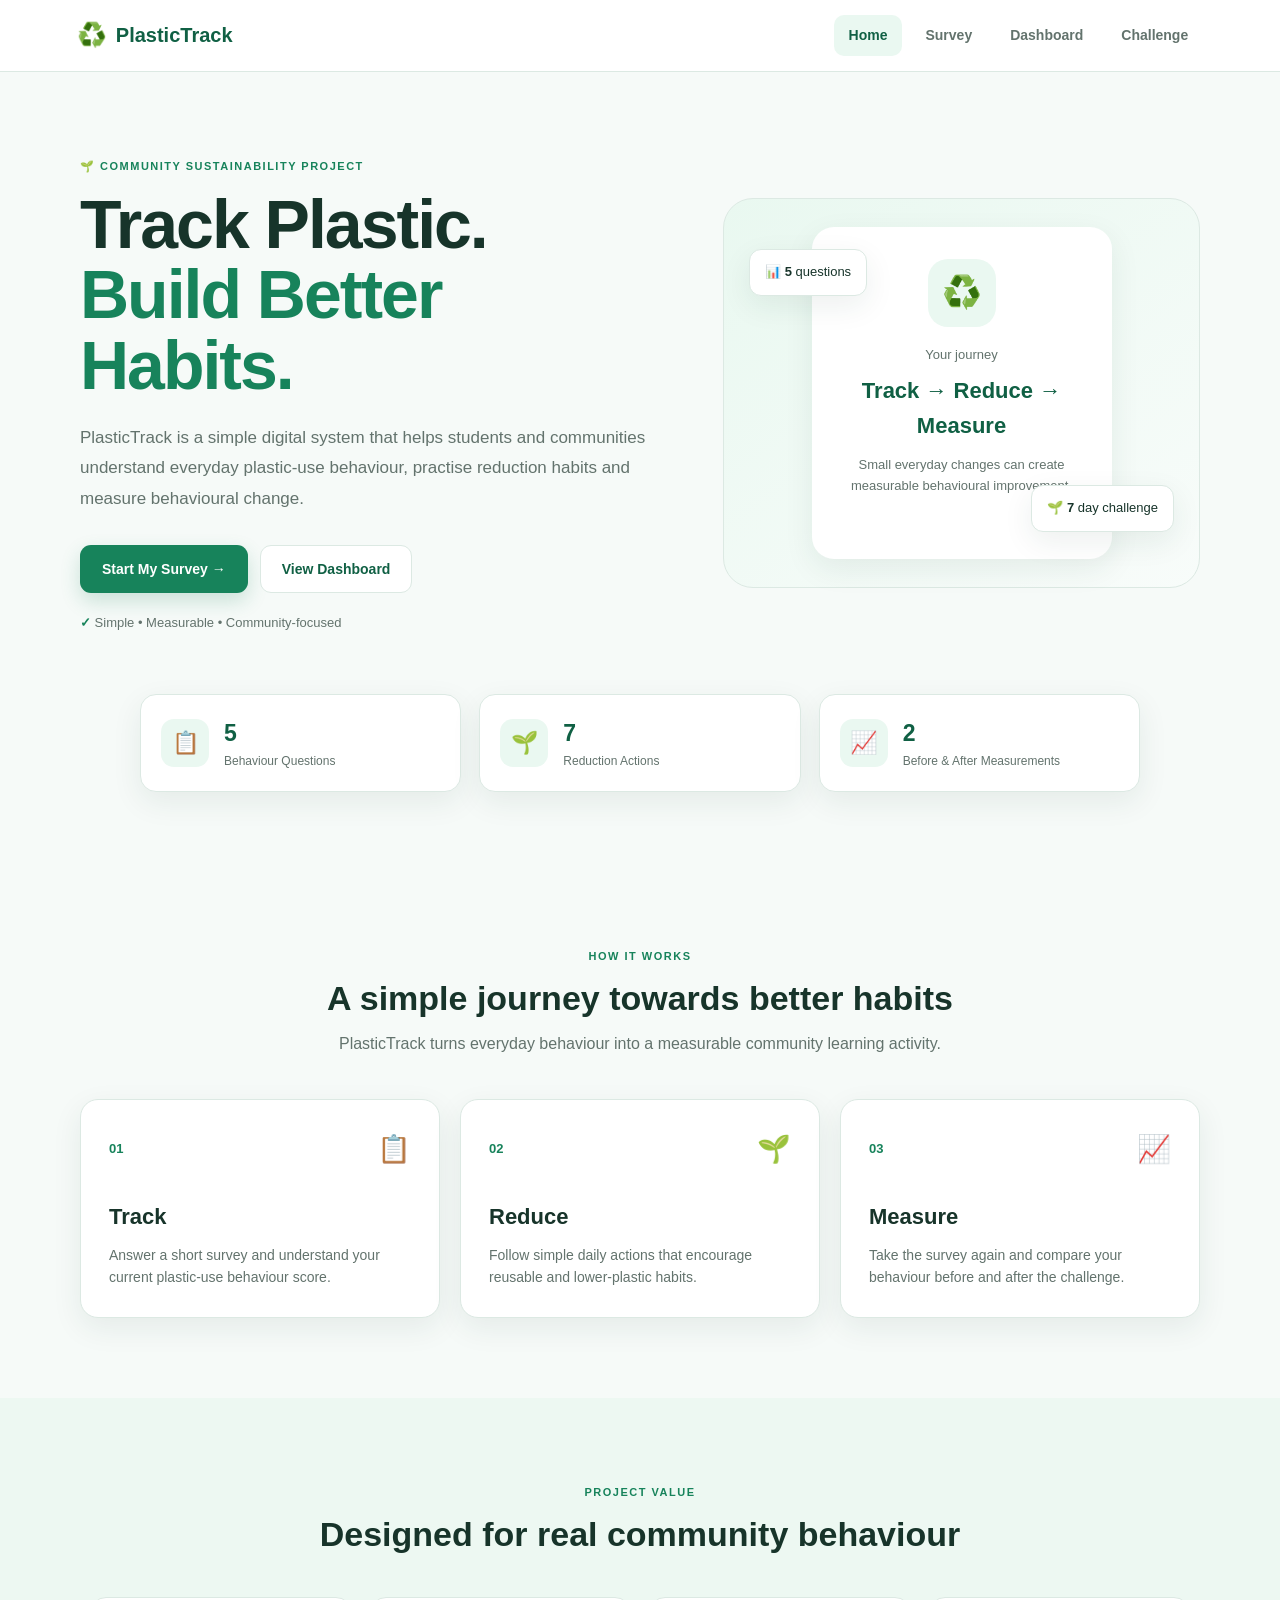
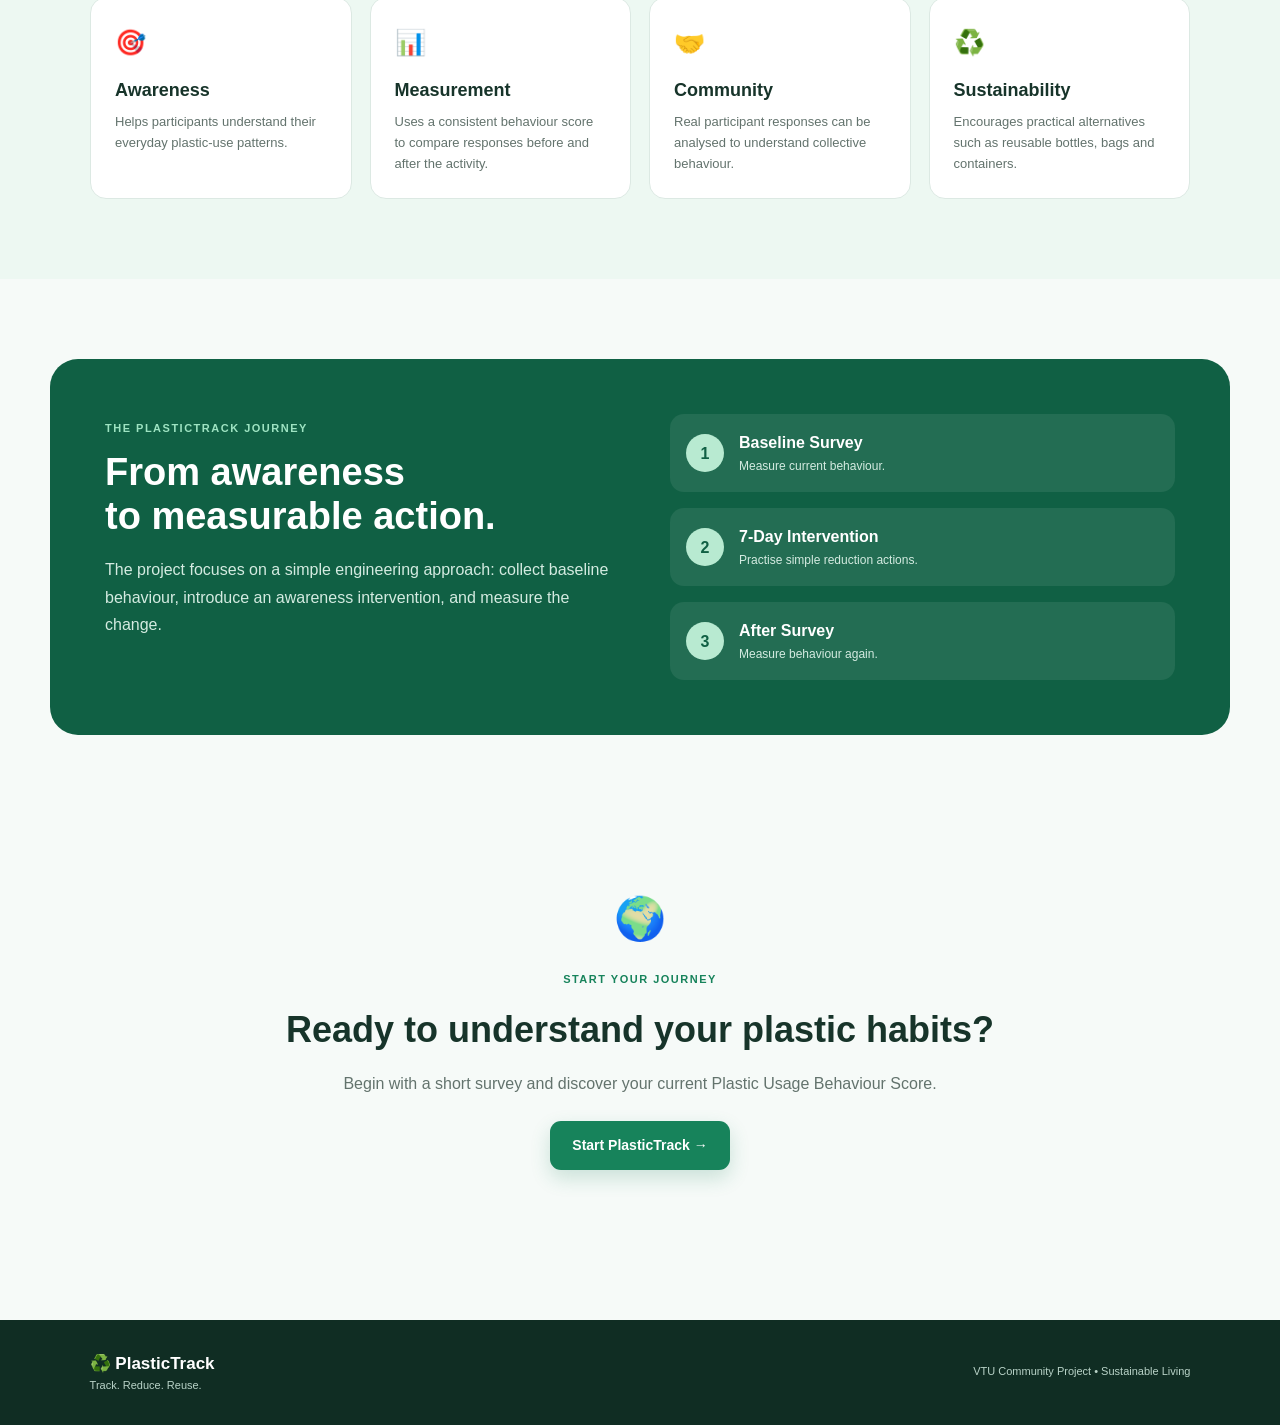
==== commit 35edcbd3: "Complete PlasticTrack community project website" ====
--- a/index.html
+++ b/index.html
@@ -1,18 +1,23 @@
 <!DOCTYPE html>
 <html lang="en">
+
 <head>
     <meta charset="UTF-8">
     <meta name="viewport" content="width=device-width, initial-scale=1.0">
+
     <title>PlasticTrack | Track. Reduce. Reuse.</title>
+
     <link rel="stylesheet" href="style.css">
+    <script src="script.js" defer></script>
 </head>
 
 <body>
 
 <nav class="navbar">
-    <div class="logo">
-        ♻️ PlasticTrack
-    </div>
+    <a href="index.html" class="logo">
+        <span>♻️</span>
+        PlasticTrack
+    </a>
 
     <div class="nav-links">
         <a class="active" href="index.html">Home</a>
@@ -24,224 +29,326 @@
 
 
 <!-- HERO -->
+
 <section class="hero">
 
-    <div class="hero-badge">
-        🌱 Community Sustainability Project
-    </div>
-
-    <h1>
-        Track Plastic.<br>
-        <span>Reduce Your Impact.</span>
-    </h1>
+    <div class="hero-content">
+
+        <div class="eyebrow">
+            🌱 COMMUNITY SUSTAINABILITY PROJECT
+        </div>
+
+        <h1>
+            Track Plastic.<br>
+            <span>Build Better Habits.</span>
+        </h1>
+
+        <p>
+            PlasticTrack is a simple digital system that helps students
+            and communities understand everyday plastic-use behaviour,
+            practise reduction habits and measure behavioural change.
+        </p>
+
+        <div class="hero-actions">
+            <a href="survey.html" class="btn btn-primary">
+                Start My Survey →
+            </a>
+
+            <a href="dashboard.html" class="btn btn-outline">
+                View Dashboard
+            </a>
+        </div>
+
+        <div class="hero-note">
+            <span>✓</span>
+            Simple • Measurable • Community-focused
+        </div>
+
+    </div>
+
+
+    <div class="hero-visual">
+
+        <div class="impact-card main-impact">
+
+            <div class="impact-icon">
+                ♻️
+            </div>
+
+            <span>Your journey</span>
+
+            <strong>
+                Track → Reduce → Measure
+            </strong>
+
+            <p>
+                Small everyday changes can create
+                measurable behavioural improvement.
+            </p>
+
+        </div>
+
+
+        <div class="floating-card floating-one">
+            📊 <strong>5</strong> questions
+        </div>
+
+        <div class="floating-card floating-two">
+            🌱 <strong>7</strong> day challenge
+        </div>
+
+    </div>
+
+</section>
+
+
+<!-- QUICK STATS -->
+
+<section class="quick-stats">
+
+    <div class="quick-stat">
+        <span class="stat-icon">📋</span>
+        <div>
+            <strong>5</strong>
+            <p>Behaviour Questions</p>
+        </div>
+    </div>
+
+    <div class="quick-stat">
+        <span class="stat-icon">🌱</span>
+        <div>
+            <strong>7</strong>
+            <p>Reduction Actions</p>
+        </div>
+    </div>
+
+    <div class="quick-stat">
+        <span class="stat-icon">📈</span>
+        <div>
+            <strong>2</strong>
+            <p>Before & After Measurements</p>
+        </div>
+    </div>
+
+</section>
+
+
+<!-- HOW IT WORKS -->
+
+<section class="section">
+
+    <div class="section-heading">
+
+        <span class="section-label">
+            HOW IT WORKS
+        </span>
+
+        <h2>
+            A simple journey towards better habits
+        </h2>
+
+        <p>
+            PlasticTrack turns everyday behaviour into a measurable
+            community learning activity.
+        </p>
+
+    </div>
+
+
+    <div class="feature-grid">
+
+        <div class="feature-card">
+
+            <div class="feature-top">
+                <span class="feature-number">01</span>
+                <span class="feature-icon">📋</span>
+            </div>
+
+            <h3>Track</h3>
+
+            <p>
+                Answer a short survey and understand your
+                current plastic-use behaviour score.
+            </p>
+
+        </div>
+
+
+        <div class="feature-card">
+
+            <div class="feature-top">
+                <span class="feature-number">02</span>
+                <span class="feature-icon">🌱</span>
+            </div>
+
+            <h3>Reduce</h3>
+
+            <p>
+                Follow simple daily actions that encourage
+                reusable and lower-plastic habits.
+            </p>
+
+        </div>
+
+
+        <div class="feature-card">
+
+            <div class="feature-top">
+                <span class="feature-number">03</span>
+                <span class="feature-icon">📈</span>
+            </div>
+
+            <h3>Measure</h3>
+
+            <p>
+                Take the survey again and compare your
+                behaviour before and after the challenge.
+            </p>
+
+        </div>
+
+    </div>
+
+</section>
+
+
+<!-- PROJECT VALUE -->
+
+<section class="section soft-section">
+
+    <div class="section-heading">
+
+        <span class="section-label">
+            PROJECT VALUE
+        </span>
+
+        <h2>
+            Designed for real community behaviour
+        </h2>
+
+    </div>
+
+
+    <div class="benefit-grid">
+
+        <div class="benefit-card">
+            <span>🎯</span>
+            <h3>Awareness</h3>
+            <p>
+                Helps participants understand their everyday
+                plastic-use patterns.
+            </p>
+        </div>
+
+        <div class="benefit-card">
+            <span>📊</span>
+            <h3>Measurement</h3>
+            <p>
+                Uses a consistent behaviour score to compare
+                responses before and after the activity.
+            </p>
+        </div>
+
+        <div class="benefit-card">
+            <span>🤝</span>
+            <h3>Community</h3>
+            <p>
+                Real participant responses can be analysed
+                to understand collective behaviour.
+            </p>
+        </div>
+
+        <div class="benefit-card">
+            <span>♻️</span>
+            <h3>Sustainability</h3>
+            <p>
+                Encourages practical alternatives such as
+                reusable bottles, bags and containers.
+            </p>
+        </div>
+
+    </div>
+
+</section>
+
+
+<!-- PROJECT JOURNEY -->
+
+<section class="journey">
+
+    <div class="journey-content">
+
+        <span class="section-label">
+            THE PLASTICTRACK JOURNEY
+        </span>
+
+        <h2>
+            From awareness<br>
+            to measurable action.
+        </h2>
+
+        <p>
+            The project focuses on a simple engineering approach:
+            collect baseline behaviour, introduce an awareness
+            intervention, and measure the change.
+        </p>
+
+    </div>
+
+
+    <div class="journey-steps">
+
+        <div class="journey-step">
+            <span>1</span>
+            <div>
+                <strong>Baseline Survey</strong>
+                <p>Measure current behaviour.</p>
+            </div>
+        </div>
+
+        <div class="journey-step">
+            <span>2</span>
+            <div>
+                <strong>7-Day Intervention</strong>
+                <p>Practise simple reduction actions.</p>
+            </div>
+        </div>
+
+        <div class="journey-step">
+            <span>3</span>
+            <div>
+                <strong>After Survey</strong>
+                <p>Measure behaviour again.</p>
+            </div>
+        </div>
+
+    </div>
+
+</section>
+
+
+<!-- CTA -->
+
+<section class="cta">
+
+    <div class="cta-icon">
+        🌍
+    </div>
+
+    <span class="section-label">
+        START YOUR JOURNEY
+    </span>
+
+    <h2>
+        Ready to understand your plastic habits?
+    </h2>
 
     <p>
-        PlasticTrack helps students and communities understand their
-        everyday plastic-use habits, take simple reduction challenges,
-        and measure behavioural improvement.
+        Begin with a short survey and discover your
+        current Plastic Usage Behaviour Score.
     </p>
 
-    <div class="hero-buttons">
-        <a href="survey.html" class="primary-btn">
-            Start My Survey →
-        </a>
-
-        <a href="dashboard.html" class="secondary-btn">
-            View Dashboard
-        </a>
-    </div>
-
-</section>
-
-
-<!-- QUICK STATS -->
-<section class="quick-stats">
-
-    <div class="quick-stat">
-        <span>📊</span>
-        <strong>5</strong>
-        <p>Behaviour Questions</p>
-    </div>
-
-    <div class="quick-stat">
-        <span>🌱</span>
-        <strong>7</strong>
-        <p>Day Reduction Challenge</p>
-    </div>
-
-    <div class="quick-stat">
-        <span>📈</span>
-        <strong>2</strong>
-        <p>Before & After Measurements</p>
-    </div>
-
-</section>
-
-
-<!-- HOW IT WORKS -->
-<section class="section">
-
-    <div class="section-heading">
-        <span class="section-tag">HOW IT WORKS</span>
-        <h2>A simple journey towards better habits</h2>
-        <p>
-            PlasticTrack turns everyday behaviour into measurable progress.
-        </p>
-    </div>
-
-    <div class="feature-grid">
-
-        <div class="feature-card">
-            <div class="feature-icon">📋</div>
-            <span class="step-number">01</span>
-            <h3>Track</h3>
-            <p>
-                Answer a short survey about your regular plastic-use habits
-                and understand your current behaviour score.
-            </p>
-        </div>
-
-        <div class="feature-card">
-            <div class="feature-icon">🌱</div>
-            <span class="step-number">02</span>
-            <h3>Reduce</h3>
-            <p>
-                Follow seven simple actions designed to reduce unnecessary
-                single-use plastic in everyday life.
-            </p>
-        </div>
-
-        <div class="feature-card">
-            <div class="feature-icon">📈</div>
-            <span class="step-number">03</span>
-            <h3>Measure</h3>
-            <p>
-                Take the survey again and compare your before and after
-                behaviour scores.
-            </p>
-        </div>
-
-    </div>
-
-</section>
-
-
-<!-- WHY -->
-<section class="section alternate-section">
-
-    <div class="section-heading">
-        <span class="section-tag">WHY PLASTICTRACK?</span>
-        <h2>Small actions can create measurable change</h2>
-    </div>
-
-    <div class="benefit-grid">
-
-        <div class="benefit-card">
-            <div>🎯</div>
-            <h3>Personal Awareness</h3>
-            <p>
-                Understand your own plastic-use patterns instead of
-                relying only on general awareness.
-            </p>
-        </div>
-
-        <div class="benefit-card">
-            <div>📊</div>
-            <h3>Measurable Progress</h3>
-            <p>
-                Compare behaviour before and after the reduction challenge.
-            </p>
-        </div>
-
-        <div class="benefit-card">
-            <div>🤝</div>
-            <h3>Community Impact</h3>
-            <p>
-                Real participant data can later be used to understand
-                behaviour change at the community level.
-            </p>
-        </div>
-
-        <div class="benefit-card">
-            <div>♻️</div>
-            <h3>Sustainable Habits</h3>
-            <p>
-                Focus on practical habits such as reusable bottles,
-                bags and containers.
-            </p>
-        </div>
-
-    </div>
-
-</section>
-
-
-<!-- JOURNEY -->
-<section class="journey-section">
-
-    <div class="journey-content">
-
-        <div>
-            <span class="section-tag">YOUR JOURNEY</span>
-
-            <h2>
-                From awareness<br>
-                to measurable action.
-            </h2>
-
-            <p>
-                PlasticTrack is designed around one simple idea:
-                don't just talk about plastic reduction — track it,
-                practise it and measure the change.
-            </p>
-        </div>
-
-        <div class="journey-timeline">
-
-            <div class="timeline-item">
-                <span>1</span>
-                <div>
-                    <h3>Take the survey</h3>
-                    <p>Measure your starting behaviour score.</p>
-                </div>
-            </div>
-
-            <div class="timeline-item">
-                <span>2</span>
-                <div>
-                    <h3>Complete the challenge</h3>
-                    <p>Try one plastic-reduction action each day.</p>
-                </div>
-            </div>
-
-            <div class="timeline-item">
-                <span>3</span>
-                <div>
-                    <h3>Measure again</h3>
-                    <p>Compare your behaviour before and after.</p>
-                </div>
-            </div>
-
-        </div>
-
-    </div>
-
-</section>
-
-
-<!-- CTA -->
-<section class="cta">
-
-    <div class="cta-icon">🌍</div>
-
-    <h2>Ready to start reducing plastic?</h2>
-
-    <p>
-        Begin with a two-minute survey and discover your current
-        plastic-use behaviour.
-    </p>
-
-    <a href="survey.html" class="primary-btn">
+    <a href="survey.html" class="btn btn-primary">
         Start PlasticTrack →
     </a>
 
@@ -249,9 +356,16 @@
 
 
 <footer>
-    <strong>♻️ PlasticTrack</strong>
-    <p>Track. Reduce. Reuse.</p>
-    <p>Community Project | Sustainable Living</p>
+
+    <div>
+        <strong>♻️ PlasticTrack</strong>
+        <span>Track. Reduce. Reuse.</span>
+    </div>
+
+    <p>
+        VTU Community Project • Sustainable Living
+    </p>
+
 </footer>
 
 </body>
--- a/style.css
+++ b/style.css
@@ -1,7 +1,7 @@
 /* =====================================================
-   PLASTICTRACK V2
-   Modern Sustainability UI
-===================================================== */
+   PLASTICTRACK
+   Clean Community Project Design
+   ===================================================== */
 
 
 /* =========================
@@ -14,29 +14,58 @@
     box-sizing: border-box;
 }
 
+
+:root {
+    --green: #17835b;
+    --green-dark: #106044;
+    --green-light: #eaf8f1;
+    --green-soft: #f4fbf7;
+
+    --blue: #2563eb;
+
+    --text: #17342a;
+    --text-light: #63736d;
+
+    --white: #ffffff;
+    --background: #f6faf8;
+
+    --border: #dce9e3;
+
+    --shadow:
+        0 10px 30px rgba(23, 58, 45, 0.08);
+
+    --radius: 18px;
+}
+
+
 html {
     scroll-behavior: smooth;
 }
 
+
 body {
-    font-family: Arial, Helvetica, sans-serif;
-    background: #f4f8f6;
-    color: #14213d;
+    font-family:
+        Inter,
+        Arial,
+        Helvetica,
+        sans-serif;
+
+    background: var(--background);
+    color: var(--text);
+
     line-height: 1.6;
 }
+
 
 a {
     text-decoration: none;
-}
-
-button {
-    font-family: inherit;
-}
+    color: inherit;
+}
+
 
 button,
-.primary-btn,
-.secondary-btn {
-    cursor: pointer;
+input {
+    font: inherit;
 }
 
 
@@ -45,85 +74,409 @@
 ========================= */
 
 .navbar {
-    width: calc(100% - 48px);
-    max-width: 1400px;
-    margin: 22px auto 0;
-    padding: 18px 30px;
-
-    background: rgba(255, 255, 255, 0.96);
-    border: 1px solid #dce5df;
-    border-radius: 22px;
+    width: 100%;
+
+    min-height: 72px;
 
     display: flex;
     align-items: center;
     justify-content: space-between;
 
-    box-shadow: 0 8px 30px rgba(20, 50, 35, 0.07);
-
-    position: relative;
-    z-index: 10;
-}
+    padding: 0 6%;
+
+    background: rgba(255, 255, 255, 0.96);
+
+    border-bottom: 1px solid var(--border);
+
+    position: sticky;
+    top: 0;
+
+    z-index: 100;
+}
+
 
 .logo {
-    color: #087f3d;
-    font-size: 29px;
+    display: flex;
+    align-items: center;
+    gap: 9px;
+
+    font-size: 20px;
     font-weight: 800;
-    letter-spacing: -0.5px;
-}
+
+    color: var(--green-dark);
+}
+
+
+.logo span {
+    font-size: 24px;
+}
+
 
 .nav-links {
     display: flex;
-    align-items: center;
-    gap: 34px;
-}
+    gap: 8px;
+}
+
 
 .nav-links a {
-    color: #42536a;
-    font-size: 17px;
-    font-weight: 650;
+    padding: 9px 15px;
+
+    border-radius: 10px;
+
+    color: var(--text-light);
+
+    font-size: 14px;
+    font-weight: 600;
+
     transition: 0.2s;
 }
+
 
 .nav-links a:hover,
 .nav-links a.active {
-    color: #087f3d;
+    background: var(--green-light);
+    color: var(--green-dark);
 }
 
 
 /* =========================
-   COMMON BUTTONS
+   BUTTONS
 ========================= */
 
-.primary-btn {
+.btn {
+    display: inline-flex;
+
+    align-items: center;
+    justify-content: center;
+
+    padding: 12px 21px;
+
+    border-radius: 11px;
+
+    font-weight: 700;
+    font-size: 14px;
+
+    border: 1px solid transparent;
+
+    cursor: pointer;
+
+    transition:
+        transform 0.2s,
+        box-shadow 0.2s,
+        background 0.2s;
+}
+
+
+.btn:hover {
+    transform: translateY(-2px);
+}
+
+
+.btn-primary {
+    background: var(--green);
+    color: white;
+
+    box-shadow:
+        0 8px 20px rgba(23, 131, 91, 0.2);
+}
+
+
+.btn-primary:hover {
+    background: var(--green-dark);
+}
+
+
+.btn-outline {
+    background: white;
+    color: var(--green-dark);
+
+    border-color: var(--border);
+}
+
+
+.btn-outline:hover {
+    border-color: var(--green);
+}
+
+
+/* =========================
+   HERO
+========================= */
+
+.hero {
+    max-width: 1180px;
+
+    margin: auto;
+
+    min-height: 560px;
+
+    padding: 80px 30px;
+
+    display: grid;
+
+    grid-template-columns:
+        1.1fr 0.9fr;
+
+    gap: 60px;
+
+    align-items: center;
+}
+
+
+.hero-content {
+    max-width: 650px;
+}
+
+
+.eyebrow,
+.section-label {
     display: inline-block;
-    background: #087f3d;
-    color: white;
-    padding: 14px 23px;
-    border-radius: 11px;
-    font-weight: 700;
-    transition: 0.2s;
-    box-shadow: 0 7px 18px rgba(8, 127, 61, 0.18);
-}
-
-.primary-btn:hover {
-    background: #066b33;
-    transform: translateY(-2px);
-}
-
-.secondary-btn {
-    display: inline-block;
+
+    font-size: 11px;
+
+    font-weight: 800;
+
+    letter-spacing: 1.5px;
+
+    color: var(--green);
+
+    margin-bottom: 13px;
+}
+
+
+.hero h1 {
+    font-size: clamp(42px, 6vw, 68px);
+
+    line-height: 1.04;
+
+    letter-spacing: -2px;
+
+    margin-bottom: 22px;
+}
+
+
+.hero h1 span {
+    color: var(--green);
+}
+
+
+.hero p {
+    max-width: 620px;
+
+    color: var(--text-light);
+
+    font-size: 17px;
+
+    line-height: 1.8;
+
+    margin-bottom: 30px;
+}
+
+
+.hero-actions {
+    display: flex;
+    gap: 12px;
+
+    flex-wrap: wrap;
+}
+
+
+.hero-note {
+    margin-top: 20px;
+
+    font-size: 13px;
+
+    color: var(--text-light);
+}
+
+
+.hero-note span {
+    color: var(--green);
+    font-weight: bold;
+}
+
+
+/* HERO VISUAL */
+
+.hero-visual {
+    min-height: 390px;
+
+    background:
+        linear-gradient(
+            145deg,
+            #e9f8f0,
+            #f8fcfa
+        );
+
+    border: 1px solid var(--border);
+
+    border-radius: 30px;
+
+    position: relative;
+
+    display: flex;
+
+    align-items: center;
+    justify-content: center;
+}
+
+
+.main-impact {
+    width: 300px;
+
     background: white;
-    color: #087f3d;
-    border: 1.5px solid #087f3d;
-    padding: 13px 22px;
-    border-radius: 11px;
-    font-weight: 700;
-    transition: 0.2s;
-}
-
-.secondary-btn:hover {
-    background: #eaf7ef;
-    transform: translateY(-2px);
+
+    padding: 32px;
+
+    border-radius: 22px;
+
+    box-shadow: var(--shadow);
+
+    text-align: center;
+}
+
+
+.impact-icon {
+    width: 68px;
+    height: 68px;
+
+    margin: 0 auto 18px;
+
+    border-radius: 20px;
+
+    background: var(--green-light);
+
+    display: grid;
+    place-items: center;
+
+    font-size: 32px;
+}
+
+
+.main-impact span {
+    display: block;
+
+    color: var(--text-light);
+
+    font-size: 13px;
+
+    margin-bottom: 7px;
+}
+
+
+.main-impact strong {
+    display: block;
+
+    font-size: 22px;
+
+    color: var(--green-dark);
+
+    margin-bottom: 12px;
+}
+
+
+.main-impact p {
+    color: var(--text-light);
+
+    font-size: 13px;
+
+    line-height: 1.6;
+}
+
+
+.floating-card {
+    position: absolute;
+
+    background: white;
+
+    border: 1px solid var(--border);
+
+    border-radius: 12px;
+
+    padding: 12px 15px;
+
+    box-shadow: var(--shadow);
+
+    font-size: 13px;
+}
+
+
+.floating-one {
+    top: 50px;
+    left: 25px;
+}
+
+
+.floating-two {
+    bottom: 55px;
+    right: 25px;
+}
+
+
+/* =========================
+   QUICK STATS
+========================= */
+
+.quick-stats {
+    max-width: 1050px;
+
+    margin: -20px auto 70px;
+
+    padding: 0 25px;
+
+    display: grid;
+
+    grid-template-columns:
+        repeat(3, 1fr);
+
+    gap: 18px;
+}
+
+
+.quick-stat {
+    background: white;
+
+    border: 1px solid var(--border);
+
+    border-radius: 16px;
+
+    padding: 20px;
+
+    display: flex;
+    align-items: center;
+
+    gap: 15px;
+
+    box-shadow: var(--shadow);
+}
+
+
+.stat-icon {
+    width: 48px;
+    height: 48px;
+
+    border-radius: 13px;
+
+    background: var(--green-light);
+
+    display: grid;
+    place-items: center;
+
+    font-size: 22px;
+}
+
+
+.quick-stat strong {
+    font-size: 23px;
+
+    color: var(--green-dark);
+}
+
+
+.quick-stat p {
+    color: var(--text-light);
+
+    font-size: 12px;
 }
 
 
@@ -132,129 +485,44 @@
 ========================= */
 
 .section {
-    max-width: 1150px;
-    margin: 90px auto;
-    padding: 0 24px;
-}
+    max-width: 1180px;
+
+    margin: auto;
+
+    padding: 80px 30px;
+}
+
+
+.soft-section {
+    max-width: none;
+
+    padding-left: 7%;
+    padding-right: 7%;
+
+    background: #edf8f2;
+}
+
 
 .section-heading {
+    max-width: 700px;
+
+    margin: 0 auto 42px;
+
     text-align: center;
-    max-width: 760px;
-    margin: 0 auto 42px;
-}
-
-.section-heading.left {
-    text-align: left;
-    margin-left: 0;
-}
-
-.section-tag {
-    display: inline-block;
-    color: #087f3d;
-    font-size: 12px;
-    font-weight: 800;
-    letter-spacing: 1.5px;
-    margin-bottom: 9px;
-}
+}
+
 
 .section-heading h2 {
-    font-size: 38px;
-    line-height: 1.15;
+    font-size: 34px;
+
+    line-height: 1.2;
+
     margin-bottom: 12px;
 }
 
+
 .section-heading p {
-    color: #68778b;
-    font-size: 17px;
-}
-
-
-/* =========================
-   HERO
-========================= */
-
-.hero {
-    max-width: 1000px;
-    margin: 0 auto;
-    padding: 95px 25px 70px;
-    text-align: center;
-}
-
-.hero-badge {
-    display: inline-block;
-    background: #e6f6ec;
-    color: #087f3d;
-    padding: 8px 15px;
-    border-radius: 50px;
-    font-size: 14px;
-    font-weight: 700;
-    margin-bottom: 24px;
-}
-
-.hero h1 {
-    font-size: clamp(45px, 7vw, 78px);
-    line-height: 0.98;
-    letter-spacing: -3px;
-    margin-bottom: 28px;
-}
-
-.hero h1 span {
-    color: #087f3d;
-}
-
-.hero p {
-    max-width: 760px;
-    margin: 0 auto 32px;
-    color: #68778b;
-    font-size: 20px;
-}
-
-.hero-buttons {
-    display: flex;
-    justify-content: center;
-    gap: 14px;
-    flex-wrap: wrap;
-}
-
-
-/* =========================
-   QUICK STATS
-========================= */
-
-.quick-stats {
-    max-width: 900px;
-    margin: 0 auto;
-    padding: 0 20px;
-
-    display: grid;
-    grid-template-columns: repeat(3, 1fr);
-    gap: 16px;
-}
-
-.quick-stat {
-    background: white;
-    border: 1px solid #dce5df;
-    border-radius: 18px;
-    padding: 23px;
-    text-align: center;
-    box-shadow: 0 8px 24px rgba(20, 50, 35, 0.04);
-}
-
-.quick-stat span {
-    display: block;
-    font-size: 28px;
-    margin-bottom: 5px;
-}
-
-.quick-stat strong {
-    display: block;
-    font-size: 30px;
-    color: #087f3d;
-}
-
-.quick-stat p {
-    color: #68778b;
-    font-size: 14px;
+    color: var(--text-light);
 }
 
 
@@ -264,47 +532,70 @@
 
 .feature-grid {
     display: grid;
-    grid-template-columns: repeat(3, 1fr);
-    gap: 22px;
-}
+
+    grid-template-columns:
+        repeat(3, 1fr);
+
+    gap: 20px;
+}
+
 
 .feature-card {
     background: white;
-    border: 1px solid #dce5df;
-    border-radius: 20px;
-    padding: 30px;
-    position: relative;
-    overflow: hidden;
-    transition: 0.25s;
-}
-
-.feature-card:hover,
-.benefit-card:hover,
-.challenge-card:hover {
+
+    border: 1px solid var(--border);
+
+    border-radius: var(--radius);
+
+    padding: 28px;
+
+    box-shadow: var(--shadow);
+
+    transition: 0.2s;
+}
+
+
+.feature-card:hover {
     transform: translateY(-4px);
-    box-shadow: 0 15px 35px rgba(20, 50, 35, 0.08);
-}
+}
+
+
+.feature-top {
+    display: flex;
+
+    justify-content: space-between;
+
+    align-items: center;
+
+    margin-bottom: 28px;
+}
+
+
+.feature-number {
+    color: var(--green);
+
+    font-weight: 800;
+
+    font-size: 13px;
+}
+
 
 .feature-icon {
-    font-size: 34px;
-    margin-bottom: 18px;
-}
-
-.step-number {
-    position: absolute;
-    top: 22px;
-    right: 23px;
-    color: #b6c2bb;
-    font-weight: 800;
-}
+    font-size: 27px;
+}
+
 
 .feature-card h3 {
-    font-size: 24px;
-    margin-bottom: 9px;
-}
+    font-size: 22px;
+
+    margin-bottom: 10px;
+}
+
 
 .feature-card p {
-    color: #68778b;
+    color: var(--text-light);
+
+    font-size: 14px;
 }
 
 
@@ -312,41 +603,47 @@
    BENEFITS
 ========================= */
 
-.alternate-section {
-    max-width: none;
-    padding: 85px 24px;
-    background: #eaf5ee;
-}
-
 .benefit-grid {
     max-width: 1100px;
+
     margin: auto;
 
     display: grid;
-    grid-template-columns: repeat(4, 1fr);
+
+    grid-template-columns:
+        repeat(4, 1fr);
+
     gap: 18px;
 }
+
 
 .benefit-card {
     background: white;
-    padding: 26px;
-    border-radius: 18px;
-    border: 1px solid #dce5df;
-    transition: 0.25s;
-}
-
-.benefit-card > div {
-    font-size: 28px;
-    margin-bottom: 13px;
-}
+
+    border: 1px solid var(--border);
+
+    border-radius: 16px;
+
+    padding: 24px;
+}
+
+
+.benefit-card > span {
+    font-size: 25px;
+}
+
 
 .benefit-card h3 {
-    margin-bottom: 8px;
-}
+    margin: 14px 0 7px;
+
+    font-size: 18px;
+}
+
 
 .benefit-card p {
-    color: #68778b;
-    font-size: 15px;
+    color: var(--text-light);
+
+    font-size: 13px;
 }
 
 
@@ -354,66 +651,100 @@
    JOURNEY
 ========================= */
 
-.journey-section {
-    max-width: 1150px;
-    margin: 90px auto;
-    padding: 0 24px;
-}
-
-.journey-content {
-    background: #14213d;
+.journey {
+    max-width: 1180px;
+
+    margin: 80px auto;
+
+    padding: 55px;
+
+    border-radius: 28px;
+
+    background: var(--green-dark);
+
     color: white;
-    border-radius: 28px;
-    padding: 55px;
 
     display: grid;
+
     grid-template-columns: 1fr 1fr;
+
     gap: 60px;
 }
 
-.journey-content h2 {
-    font-size: 46px;
-    line-height: 1.1;
-    margin-bottom: 20px;
-}
-
-.journey-content p {
-    color: #c6d0dc;
-}
-
-.journey-content .section-tag {
-    color: #75d99b;
-}
-
-.journey-timeline {
-    display: flex;
+
+.journey .section-label {
+    color: #9ee3c2;
+}
+
+
+.journey h2 {
+    font-size: 38px;
+
+    line-height: 1.15;
+
+    margin-bottom: 18px;
+}
+
+
+.journey p {
+    color: #d4ebe1;
+
+    line-height: 1.7;
+}
+
+
+.journey-steps {
+    display: flex;
+
     flex-direction: column;
-    gap: 22px;
-}
-
-.timeline-item {
-    display: flex;
+
+    gap: 16px;
+
+    justify-content: center;
+}
+
+
+.journey-step {
+    display: flex;
+
     align-items: center;
-    gap: 18px;
-}
-
-.timeline-item > span {
-    width: 42px;
-    height: 42px;
+
+    gap: 15px;
+
+    padding: 16px;
+
+    background: rgba(255,255,255,0.08);
+
+    border-radius: 14px;
+}
+
+
+.journey-step > span {
+    width: 38px;
+    height: 38px;
+
+    flex-shrink: 0;
+
+    display: grid;
+    place-items: center;
+
     border-radius: 50%;
-    background: #087f3d;
-    display: flex;
-    align-items: center;
-    justify-content: center;
-    font-weight: bold;
-}
-
-.timeline-item h3 {
-    margin-bottom: 3px;
-}
-
-.timeline-item p {
-    font-size: 14px;
+
+    background: #b8ead1;
+
+    color: var(--green-dark);
+
+    font-weight: 800;
+}
+
+
+.journey-step strong {
+    display: block;
+}
+
+
+.journey-step p {
+    font-size: 12px;
 }
 
 
@@ -422,369 +753,678 @@
 ========================= */
 
 .cta {
-    max-width: 900px;
-    margin: 80px auto;
-    padding: 55px 25px;
+    max-width: 850px;
+
+    margin: 90px auto;
+
+    padding: 60px 30px;
+
     text-align: center;
-    background: #e3f5e9;
-    border-radius: 25px;
-}
+}
+
 
 .cta-icon {
     font-size: 42px;
-    margin-bottom: 10px;
-}
+
+    margin-bottom: 12px;
+}
+
 
 .cta h2 {
-    font-size: 38px;
-    margin-bottom: 10px;
-}
+    font-size: 36px;
+
+    margin-bottom: 12px;
+}
+
 
 .cta p {
-    color: #68778b;
-    margin-bottom: 25px;
+    max-width: 600px;
+
+    margin: 0 auto 25px;
+
+    color: var(--text-light);
 }
 
 
 /* =========================
-   SURVEY HEADER
+   PAGE HEADER
 ========================= */
 
-.survey-header {
-    max-width: 850px;
+.page-header {
+    text-align: center;
+
+    padding: 65px 25px 45px;
+
+    background:
+        linear-gradient(
+            180deg,
+            #eff9f4,
+            var(--background)
+        );
+}
+
+
+.page-header h1 {
+    font-size: clamp(34px, 5vw, 50px);
+
+    line-height: 1.15;
+
+    margin-bottom: 12px;
+}
+
+
+.page-header p {
+    max-width: 650px;
+
     margin: auto;
-    padding: 65px 20px 35px;
-    text-align: center;
-}
-
-.survey-stage {
-    display: inline-block;
-    padding: 7px 14px;
-    border-radius: 50px;
-    background: #e6f6ec;
-    color: #087f3d;
-    font-size: 12px;
-    font-weight: 800;
-    letter-spacing: 1px;
-    margin-bottom: 15px;
-}
-
-.survey-header h1 {
-    font-size: 48px;
-    line-height: 1.1;
-    margin-bottom: 14px;
-}
-
-.survey-header p {
-    color: #68778b;
-    font-size: 18px;
+
+    color: var(--text-light);
 }
 
 
 /* =========================
-   SURVEY LAYOUT
+   SURVEY
 ========================= */
 
 .survey-layout {
-    max-width: 1200px;
-    margin: auto;
-    padding: 20px 24px 70px;
+    max-width: 1180px;
+
+    margin: 30px auto 80px;
+
+    padding: 0 25px;
 
     display: grid;
-    grid-template-columns: minmax(0, 1fr) 310px;
+
+    grid-template-columns:
+        1fr 320px;
+
     gap: 25px;
-}
+
+    align-items: start;
+}
+
 
 .survey-card {
     background: white;
-    border: 1px solid #dce5df;
-    border-radius: 23px;
-    padding: 34px;
-    box-shadow: 0 10px 30px rgba(20, 50, 35, 0.05);
-}
-
-.survey-top {
-    display: flex;
+
+    border: 1px solid var(--border);
+
+    border-radius: 22px;
+
+    padding: 30px;
+
+    box-shadow: var(--shadow);
+}
+
+
+.survey-card-header {
+    display: flex;
+
+    justify-content: space-between;
+
     align-items: center;
-    justify-content: space-between;
+
     padding-bottom: 25px;
+
     margin-bottom: 10px;
-    border-bottom: 1px solid #e7ece9;
-}
-
-.survey-top h2 {
-    font-size: 30px;
-}
-
-.question-count {
+
+    border-bottom: 1px solid var(--border);
+}
+
+
+.survey-card-header h2 {
+    font-size: 25px;
+}
+
+
+.question-counter {
     text-align: center;
-    background: #f0f7f2;
-    padding: 10px 15px;
+
+    background: var(--green-light);
+
+    padding: 10px 16px;
+
     border-radius: 12px;
 }
 
-.question-count strong,
-.question-count span {
+
+.question-counter strong {
     display: block;
-}
-
-.question-count strong {
-    font-size: 23px;
-    color: #087f3d;
-}
-
-.question-count span {
-    font-size: 11px;
-    color: #68778b;
-}
-
-
-/* =========================
-   QUESTIONS
-========================= */
-
-.question-card {
+
+    color: var(--green-dark);
+
+    font-size: 20px;
+}
+
+
+.question-counter span {
+    color: var(--text-light);
+
+    font-size: 10px;
+}
+
+
+.question {
     display: grid;
-    grid-template-columns: 55px 1fr;
+
+    grid-template-columns: 45px 1fr;
+
     gap: 15px;
 
     padding: 25px 0;
-    border-bottom: 1px solid #e7ece9;
-}
+
+    border-bottom: 1px solid var(--border);
+}
+
 
 .question-number {
-    width: 42px;
-    height: 42px;
-    border-radius: 12px;
-    background: #e8f5ed;
-    color: #087f3d;
-
-    display: flex;
+    width: 36px;
+    height: 36px;
+
+    display: grid;
+    place-items: center;
+
+    border-radius: 10px;
+
+    background: var(--green-light);
+
+    color: var(--green-dark);
+
+    font-size: 12px;
+
+    font-weight: 800;
+}
+
+
+.question-body h3 {
+    font-size: 17px;
+
+    margin-bottom: 16px;
+}
+
+
+.question-body label {
+    display: flex;
+
     align-items: center;
-    justify-content: center;
-
-    font-weight: 800;
-}
-
-.question-content h3 {
-    font-size: 18px;
-    margin-bottom: 14px;
-}
-
-.question-content label {
-    display: flex;
-    align-items: center;
+
     gap: 10px;
 
-    padding: 12px 14px;
-    margin: 7px 0;
-
-    background: #f8faf9;
-    border: 1px solid #e3e9e5;
-    border-radius: 11px;
+    padding: 11px 13px;
+
+    margin-bottom: 8px;
+
+    border: 1px solid var(--border);
+
+    border-radius: 10px;
 
     cursor: pointer;
-    transition: 0.18s;
-}
-
-.question-content label:hover {
-    border-color: #087f3d;
-    background: #f0f8f3;
-}
-
-.question-content input {
-    accent-color: #087f3d;
-}
-
-.survey-submit {
+
+    color: var(--text-light);
+
+    font-size: 14px;
+
+    transition: 0.2s;
+}
+
+
+.question-body label:hover {
+    border-color: var(--green);
+
+    background: var(--green-soft);
+}
+
+
+.question-body input {
+    accent-color: var(--green);
+}
+
+
+.submit-btn {
     width: 100%;
-    margin-top: 28px;
-
-    padding: 16px;
-    border: none;
-    border-radius: 12px;
-
-    background: #087f3d;
-    color: white;
-
-    font-size: 16px;
-    font-weight: 800;
-
-    transition: 0.2s;
-}
-
-.survey-submit:hover {
-    background: #066b33;
-    transform: translateY(-2px);
-}
-
-
-/* =========================
-   SURVEY INFO
-========================= */
-
-.survey-info {
-    display: flex;
+
+    margin-top: 25px;
+}
+
+
+/* SURVEY SIDEBAR */
+
+.survey-sidebar {
+    display: flex;
+
     flex-direction: column;
+
     gap: 18px;
 }
+
 
 .info-card {
     background: white;
-    border: 1px solid #dce5df;
-    border-radius: 20px;
-    padding: 25px;
-}
+
+    border: 1px solid var(--border);
+
+    border-radius: 18px;
+
+    padding: 23px;
+
+    box-shadow: var(--shadow);
+}
+
 
 .info-icon {
+    font-size: 27px;
+
     display: block;
-    font-size: 32px;
-    margin-bottom: 10px;
-}
+
+    margin-bottom: 12px;
+}
+
 
 .info-card h3 {
     margin-bottom: 8px;
 }
 
+
 .info-card > p {
-    color: #68778b;
-    font-size: 14px;
-}
-
-.score-guide {
-    margin-top: 20px;
-    display: flex;
-    flex-direction: column;
-    gap: 12px;
-}
-
-.score-guide div {
-    display: grid;
-    grid-template-columns: 12px 45px 1fr;
+    color: var(--text-light);
+
+    font-size: 13px;
+
+    margin-bottom: 17px;
+}
+
+
+.score-level {
+    display: flex;
+
     align-items: center;
-    gap: 8px;
-}
-
-.score-guide small {
-    color: #68778b;
-}
-
-.dot {
-    width: 10px;
-    height: 10px;
-    border-radius: 50%;
-}
-
-.dot.low {
-    background: #43b96d;
-}
-
-.dot.medium {
-    background: #e7a52d;
-}
-
-.dot.high {
-    background: #df5b5b;
-}
-
-.mini-steps {
-    display: flex;
+
     gap: 10px;
-    margin: 20px 0 8px;
-}
-
-.mini-steps span {
-    width: 34px;
-    height: 34px;
-    border-radius: 50%;
-    background: #087f3d;
-    color: white;
-
-    display: flex;
+
+    padding: 10px;
+
+    border-radius: 9px;
+
+    margin-top: 7px;
+
+    font-size: 12px;
+}
+
+
+.score-level strong {
+    min-width: 35px;
+}
+
+
+.score-level span {
+    color: var(--text-light);
+}
+
+
+.score-level.low {
+    background: #edf9f2;
+}
+
+
+.score-level.medium {
+    background: #f4f7e9;
+}
+
+
+.score-level.high {
+    background: #fff2e8;
+}
+
+
+.mini-flow {
+    display: flex;
+
+    align-items: center;
+
     justify-content: center;
-    align-items: center;
-    font-weight: bold;
-}
-
-.mini-text {
+
+    gap: 7px;
+
+    font-size: 11px;
+
+    color: var(--green-dark);
+
     font-weight: 700;
 }
 
 
-/* =========================
-   RESULT
-========================= */
+/* RESULT */
 
 .result-card {
     margin-top: 30px;
+
     padding: 35px;
-    border-radius: 20px;
-    background: #f1faf4;
-    border: 1px solid #cde7d5;
+
+    border-radius: 18px;
+
+    background: var(--green-soft);
+
+    border: 1px solid #cce9da;
+
     text-align: center;
 }
+
 
 .result-card.hidden {
     display: none;
 }
 
+
 .result-icon {
-    font-size: 50px;
+    font-size: 40px;
+
+    margin-bottom: 10px;
+}
+
+
+.result-card h2 {
+    font-size: 21px;
+
     margin-bottom: 8px;
 }
 
-.result-card h2 {
-    font-size: 27px;
-    margin-bottom: 15px;
-}
-
-.score-circle {
-    width: 125px;
-    height: 125px;
-    margin: 15px auto;
-
-    border-radius: 50%;
+
+.score-display {
+    display: flex;
+
+    justify-content: center;
+
+    align-items: baseline;
+
+    gap: 4px;
+
+    margin: 10px 0;
+}
+
+
+.score-display strong {
+    font-size: 55px;
+
+    color: var(--green-dark);
+
+    line-height: 1;
+}
+
+
+.score-display span {
+    color: var(--text-light);
+}
+
+
+.result-card h3 {
+    color: var(--green-dark);
+
+    margin-bottom: 8px;
+}
+
+
+.result-card > p {
+    color: var(--text-light);
+
+    max-width: 500px;
+
+    margin: auto;
+}
+
+
+.suggestion-box {
+    margin: 22px auto;
+
+    max-width: 600px;
+
+    padding: 16px;
+
     background: white;
-    border: 8px solid #bde2c9;
-
-    display: flex;
+
+    border-radius: 12px;
+
+    text-align: left;
+}
+
+
+.suggestion-box p {
+    color: var(--text-light);
+
+    font-size: 13px;
+
+    margin-top: 5px;
+}
+
+
+/* =========================
+   CHALLENGE
+========================= */
+
+.challenge-progress-card {
+    max-width: 950px;
+
+    margin: 25px auto 35px;
+
+    padding: 27px;
+
+    background: white;
+
+    border: 1px solid var(--border);
+
+    border-radius: 20px;
+
+    box-shadow: var(--shadow);
+}
+
+
+.progress-heading {
+    display: flex;
+
+    justify-content: space-between;
+
     align-items: center;
-    justify-content: center;
-}
-
-.score-circle span {
-    font-size: 39px;
+
+    margin-bottom: 18px;
+}
+
+
+.progress-heading h2 {
+    font-size: 21px;
+}
+
+
+.progress-heading > strong {
+    font-size: 28px;
+
+    color: var(--green);
+}
+
+
+.progress-track {
+    width: 100%;
+
+    height: 10px;
+
+    background: #e5eee9;
+
+    border-radius: 50px;
+
+    overflow: hidden;
+}
+
+
+.progress-track > div {
+    width: 0;
+
+    height: 100%;
+
+    background: var(--green);
+
+    border-radius: inherit;
+
+    transition: width 0.3s ease;
+}
+
+
+.challenge-progress-card p {
+    color: var(--text-light);
+
+    font-size: 12px;
+
+    margin-top: 10px;
+}
+
+
+.challenge-grid {
+    max-width: 1100px;
+
+    margin: auto;
+
+    padding: 0 25px 70px;
+
+    display: grid;
+
+    grid-template-columns:
+        repeat(3, 1fr);
+
+    gap: 18px;
+}
+
+
+.challenge-card {
+    background: white;
+
+    border: 1px solid var(--border);
+
+    border-radius: 18px;
+
+    padding: 24px;
+
+    box-shadow: var(--shadow);
+
+    transition: 0.2s;
+}
+
+
+.challenge-card:hover {
+    transform: translateY(-3px);
+}
+
+
+.challenge-card.completed {
+    border-color: #9bd8bb;
+
+    background: #f3fbf6;
+}
+
+
+.challenge-card-top {
+    display: flex;
+
+    justify-content: space-between;
+
+    align-items: center;
+
+    margin-bottom: 22px;
+}
+
+
+.challenge-card-top span {
+    font-size: 11px;
+
     font-weight: 800;
-    color: #087f3d;
-}
-
-.score-circle small {
-    font-weight: bold;
-    color: #68778b;
-}
-
-.result-card h3 {
+
+    color: var(--green);
+}
+
+
+.challenge-card-top strong {
+    font-size: 26px;
+}
+
+
+.challenge-card h2 {
+    font-size: 19px;
+
     margin-bottom: 8px;
 }
 
-.result-card > p {
-    color: #68778b;
-}
-
-.suggestion-box {
-    margin: 22px 0;
-    padding: 18px;
-    background: white;
-    border-radius: 13px;
-    text-align: left;
-}
-
-.suggestion-box p {
-    color: #68778b;
-}
-
-.result-button {
-    margin-top: 5px;
+
+.challenge-card p {
+    color: var(--text-light);
+
+    font-size: 13px;
+
+    min-height: 65px;
+}
+
+
+.challenge-button {
+    width: 100%;
+
+    margin-top: 18px;
+
+    padding: 11px;
+
+    border: 0;
+
+    border-radius: 10px;
+
+    background: var(--green-light);
+
+    color: var(--green-dark);
+
+    font-weight: 700;
+
+    cursor: pointer;
+}
+
+
+.challenge-card.completed
+.challenge-button {
+    background: var(--green);
+
+    color: white;
+}
+
+
+.completion-card {
+    display: none;
+
+    max-width: 750px;
+
+    margin: 0 auto 80px;
+
+    padding: 45px 25px;
+
+    text-align: center;
+
+    background: var(--green-soft);
+
+    border: 1px solid #c9e8d8;
+
+    border-radius: 22px;
+}
+
+
+.completion-icon {
+    font-size: 42px;
+
+    margin-bottom: 10px;
+}
+
+
+.completion-card h2 {
+    font-size: 30px;
+
+    margin-bottom: 10px;
+}
+
+
+.completion-card p {
+    color: var(--text-light);
+
+    margin-bottom: 22px;
 }
 
 
@@ -792,484 +1432,381 @@
    DASHBOARD
 ========================= */
 
-.dashboard-header {
-    max-width: 850px;
+.dashboard-container {
+    max-width: 1100px;
+
     margin: auto;
-    padding: 65px 20px 35px;
-    text-align: center;
-}
-
-.dashboard-header h1 {
-    font-size: 50px;
-    line-height: 1.1;
-    margin-bottom: 13px;
-}
-
-.dashboard-header p {
-    color: #68778b;
-    font-size: 18px;
-}
-
-.dashboard-container {
-    max-width: 1150px;
-    margin: auto;
-    padding: 20px 24px 70px;
-}
+
+    padding: 0 25px 80px;
+}
+
 
 .score-grid {
     display: grid;
-    grid-template-columns: repeat(3, 1fr);
+
+    grid-template-columns:
+        repeat(3, 1fr);
+
     gap: 18px;
-}
-
-.score-card {
+
+    margin-bottom: 20px;
+}
+
+
+.dashboard-score-card {
     background: white;
-    border: 1px solid #dce5df;
-    border-radius: 20px;
+
+    border: 1px solid var(--border);
+
+    border-radius: 18px;
+
     padding: 25px;
-}
-
-.score-card.highlight-card {
-    background: #eaf7ef;
-    border-color: #cce6d4;
-}
-
-.score-icon {
+
+    box-shadow: var(--shadow);
+}
+
+
+.dashboard-score-card.highlight {
+    background: var(--green);
+
+    color: white;
+
+    border-color: var(--green);
+}
+
+
+.dashboard-icon {
+    display: block;
+
+    font-size: 25px;
+
+    margin-bottom: 16px;
+}
+
+
+.card-label {
+    display: block;
+
+    font-size: 10px;
+
+    letter-spacing: 1px;
+
+    font-weight: 800;
+
+    color: var(--text-light);
+
+    margin-bottom: 5px;
+}
+
+
+.highlight .card-label {
+    color: #cceee0;
+}
+
+
+.dashboard-score-card strong {
+    display: block;
+
+    font-size: 38px;
+
+    color: var(--green-dark);
+
+    line-height: 1.1;
+}
+
+
+.highlight strong {
+    color: white;
+}
+
+
+.dashboard-score-card p {
+    color: var(--text-light);
+
+    font-size: 12px;
+}
+
+
+.highlight p {
+    color: #d2ebe0;
+}
+
+
+.status-card {
+    display: flex;
+
+    gap: 20px;
+
+    align-items: center;
+
+    background: var(--green-soft);
+
+    border: 1px solid #cce9da;
+
+    border-radius: 18px;
+
+    padding: 25px;
+
+    margin-bottom: 22px;
+}
+
+
+.status-icon {
+    width: 58px;
+    height: 58px;
+
+    flex-shrink: 0;
+
+    display: grid;
+    place-items: center;
+
+    background: white;
+
+    border-radius: 16px;
+
     font-size: 28px;
-    margin-bottom: 15px;
-}
-
-.score-card > span {
-    display: block;
-    color: #68778b;
-    font-size: 12px;
-    font-weight: 800;
-    letter-spacing: 1px;
-}
-
-.score-card strong {
-    display: block;
-    color: #087f3d;
-    font-size: 39px;
-    margin: 5px 0;
-}
-
-.score-card small {
-    color: #68778b;
-}
-
-
-/* =========================
-   STATUS
-========================= */
-
-.status-card {
-    margin: 22px 0;
-    padding: 25px;
-    border-radius: 20px;
-    background: #14213d;
-    color: white;
-
-    display: flex;
-    align-items: center;
-    gap: 20px;
-}
-
-.status-icon {
-    width: 60px;
-    height: 60px;
-    flex-shrink: 0;
-
-    background: #087f3d;
-    border-radius: 16px;
-
-    display: flex;
-    justify-content: center;
-    align-items: center;
-
-    font-size: 30px;
-}
-
-.status-card .section-tag {
-    color: #75d99b;
-}
+}
+
 
 .status-card h2 {
     margin-bottom: 3px;
 }
 
+
 .status-card p {
-    color: #c6d0dc;
-}
-
-
-/* =========================
-   DASHBOARD SECTIONS
-========================= */
-
-.dashboard-section,
-.tips-section,
-.community-section {
+    color: var(--text-light);
+
+    font-size: 13px;
+}
+
+
+.dashboard-panel {
     background: white;
-    border: 1px solid #dce5df;
-    border-radius: 21px;
-    padding: 30px;
-    margin: 22px 0;
-}
-
-.section-header-row {
-    display: flex;
+
+    border: 1px solid var(--border);
+
+    border-radius: 20px;
+
+    padding: 28px;
+
+    margin-bottom: 20px;
+
+    box-shadow: var(--shadow);
+}
+
+
+.panel-heading {
+    display: flex;
+
+    align-items: flex-start;
+
+    justify-content: space-between;
+
+    gap: 20px;
+
+    margin-bottom: 20px;
+}
+
+
+.panel-heading h2 {
+    font-size: 22px;
+}
+
+
+.panel-heading > strong {
+    color: var(--green);
+
+    font-size: 25px;
+}
+
+
+.panel-description,
+.panel-note {
+    color: var(--text-light);
+
+    font-size: 13px;
+
+    margin-top: 10px;
+}
+
+
+/* COMPARISON */
+
+.comparison {
+    display: flex;
+
+    flex-direction: column;
+
+    gap: 18px;
+
+    margin-top: 20px;
+}
+
+
+.comparison-row {
+    display: grid;
+
+    grid-template-columns: 100px 1fr;
+
     align-items: center;
+
+    gap: 15px;
+}
+
+
+.comparison-info {
+    display: flex;
+
     justify-content: space-between;
-}
-
-.section-header-row h2 {
-    font-size: 28px;
-}
-
-.section-header-row > strong {
-    color: #087f3d;
-    font-size: 25px;
-}
-
-.progress-bar {
-    width: 100%;
-    height: 17px;
-    margin-top: 20px;
-
-    background: #e1e6e3;
-    border-radius: 30px;
+
+    font-size: 13px;
+}
+
+
+.comparison-info strong {
+    color: var(--green-dark);
+}
+
+
+.comparison-track {
+    height: 13px;
+
+    background: #edf2ef;
+
+    border-radius: 50px;
+
     overflow: hidden;
 }
 
-#challengeProgressFill {
+
+.comparison-track div {
     height: 100%;
+
     width: 0;
-    background: #087f3d;
-    border-radius: 30px;
-    transition: width 0.5s ease;
-}
-
-.muted-text {
-    color: #68778b;
-    margin-top: 10px;
-}
-
-
-/* =========================
-   COMPARISON
-========================= */
-
-.comparison {
-    margin-top: 25px;
-}
-
-.comparison-item {
-    margin-bottom: 22px;
-}
-
-.comparison-label {
-    display: flex;
-    justify-content: space-between;
-    margin-bottom: 8px;
-}
-
-.comparison-label span {
-    font-weight: 650;
-}
-
-.comparison-label strong {
-    color: #087f3d;
-}
-
-.comparison-bar {
-    width: 100%;
-    height: 20px;
-    background: #e5e9e7;
-    border-radius: 20px;
-    overflow: hidden;
-}
-
-#beforeBar,
-#afterBar {
-    height: 100%;
-    width: 0;
-    border-radius: 20px;
-    transition: width 0.6s ease;
-}
-
-#beforeBar {
-    background: #738196;
-}
-
-#afterBar {
-    background: #087f3d;
-}
-
-
-/* =========================
-   TIPS
-========================= */
+
+    background: var(--green);
+
+    border-radius: inherit;
+
+    transition: width 0.4s;
+}
+
+
+/* TIPS */
 
 .tips-grid {
     display: grid;
-    grid-template-columns: repeat(3, 1fr);
+
+    grid-template-columns:
+        repeat(3, 1fr);
+
     gap: 15px;
 }
 
-.tip {
-    display: flex;
-    gap: 13px;
-    padding: 18px;
-    background: #f4f8f6;
-    border-radius: 15px;
-}
-
-.tip > span {
-    font-size: 28px;
-}
-
-.tip h3 {
-    margin-bottom: 4px;
-}
-
-.tip p {
-    color: #68778b;
-    font-size: 14px;
-}
-
-
-/* =========================
-   COMMUNITY
-========================= */
+
+.tip-card {
+    padding: 20px;
+
+    background: var(--green-soft);
+
+    border-radius: 14px;
+}
+
+
+.tip-card > span {
+    font-size: 25px;
+}
+
+
+.tip-card h3 {
+    margin: 10px 0 5px;
+
+    font-size: 16px;
+}
+
+
+.tip-card p {
+    color: var(--text-light);
+
+    font-size: 12px;
+}
+
+
+/* COMMUNITY */
 
 .community-grid {
     display: grid;
-    grid-template-columns: repeat(3, 1fr);
+
+    grid-template-columns:
+        repeat(3, 1fr);
+
     gap: 15px;
-    margin-top: 25px;
-}
-
-.community-card {
-    padding: 25px;
-    border-radius: 16px;
-    background: #f4f8f6;
+
+    margin-top: 20px;
+}
+
+
+.community-stat {
     text-align: center;
-}
-
-.community-card span {
+
+    padding: 23px;
+
+    background: var(--green-soft);
+
+    border-radius: 14px;
+}
+
+
+.community-stat span {
     display: block;
-    font-size: 27px;
-}
-
-.community-card strong {
+
+    font-size: 24px;
+
+    margin-bottom: 6px;
+}
+
+
+.community-stat strong {
     display: block;
-    font-size: 34px;
-    color: #087f3d;
-}
-
-.community-card p {
-    color: #68778b;
-    font-size: 14px;
-}
-
-.data-note {
-    margin-top: 18px;
-    padding: 13px 16px;
-    border-radius: 11px;
-    background: #fff8e8;
-    color: #755d24;
-    font-size: 13px;
-}
-
-
-/* =========================
-   DASHBOARD ACTIONS
-========================= */
+
+    color: var(--green-dark);
+
+    font-size: 30px;
+}
+
+
+.community-stat p {
+    color: var(--text-light);
+
+    font-size: 12px;
+}
+
+
+.community-note {
+    margin-top: 15px;
+
+    padding: 12px 15px;
+
+    background: #f8faf9;
+
+    border-radius: 9px;
+
+    color: var(--text-light);
+
+    font-size: 11px;
+
+    text-align: center;
+}
+
 
 .dashboard-actions {
     display: flex;
+
     justify-content: center;
-    gap: 14px;
-    margin: 35px 0;
-}
-
-
-/* =========================
-   CHALLENGE
-========================= */
-
-.challenge-header {
-    max-width: 900px;
-    margin: auto;
-    padding: 65px 20px 35px;
-    text-align: center;
-}
-
-.challenge-header h1 {
-    font-size: 54px;
-    line-height: 1.05;
-    margin-bottom: 15px;
-}
-
-.challenge-header p {
-    color: #68778b;
-    font-size: 19px;
-}
-
-.challenge-progress {
-    max-width: 1100px;
-    margin: 15px auto 35px;
-    padding: 30px;
-
-    background: white;
-    border: 1px solid #dce5df;
-    border-radius: 22px;
-}
-
-.challenge-progress-top {
-    display: flex;
-    justify-content: space-between;
-    align-items: center;
-}
-
-.challenge-progress-top h2 {
-    font-size: 28px;
-}
-
-.progress-percent {
-    font-size: 32px;
-    font-weight: 800;
-    color: #087f3d;
-}
-
-.challenge-progress .progress-bar {
-    height: 18px;
-    margin-top: 17px;
-}
-
-#progressFill {
-    display: block;
-    height: 100%;
-    width: 0;
-    background: #087f3d;
-    border-radius: 30px;
-    transition: width 0.5s ease;
-}
-
-.progress-hint {
-    margin-top: 9px;
-    color: #68778b;
-    font-size: 14px;
-}
-
-
-/* =========================
-   CHALLENGE GRID
-========================= */
-
-.challenge-grid {
-    max-width: 1100px;
-    margin: auto;
-    padding: 0 20px 40px;
-
-    display: grid;
-    grid-template-columns: repeat(2, 1fr);
-    gap: 20px;
-}
-
-.challenge-card {
-    background: white;
-    border: 1px solid #dce5df;
-    border-radius: 21px;
-    padding: 28px;
-
-    transition: 0.25s;
-}
-
-.challenge-card.completed {
-    background: #edf9f1;
-    border: 2px solid #58b976;
-}
-
-.challenge-top {
-    display: flex;
-    justify-content: space-between;
-    align-items: center;
-}
-
-.day-number {
-    color: #087f3d;
-    font-size: 12px;
-    font-weight: 800;
-    letter-spacing: 1.2px;
-}
-
-.challenge-icon {
-    font-size: 30px;
-}
-
-.challenge-card h2 {
-    font-size: 25px;
-    margin: 15px 0 8px;
-}
-
-.challenge-card p {
-    color: #68778b;
-    min-height: 50px;
-    margin-bottom: 20px;
-}
-
-.challenge-card button {
-    width: 100%;
-    border: none;
-    padding: 13px;
-    border-radius: 11px;
-    background: #087f3d;
-    color: white;
-    font-weight: 800;
-    transition: 0.2s;
-}
-
-.challenge-card button:hover {
-    background: #066b33;
-}
-
-.challenge-final {
-    grid-column: span 2;
-}
-
-
-/* =========================
-   COMPLETION
-========================= */
-
-.challenge-complete {
-    display: none;
-    max-width: 850px;
-    margin: 15px auto 70px;
-    padding: 45px 25px;
-
-    background: #e3f5e9;
-    border: 1px solid #c6e5cf;
-    border-radius: 24px;
-
-    text-align: center;
-}
-
-.completion-icon {
-    font-size: 50px;
-    margin-bottom: 8px;
-}
-
-.challenge-complete h2 {
-    font-size: 35px;
-    margin-bottom: 8px;
-}
-
-.challenge-complete p {
-    color: #68778b;
-    margin-bottom: 23px;
+
+    gap: 12px;
+
+    padding-top: 5px;
 }
 
 
@@ -1278,21 +1815,42 @@
 ========================= */
 
 footer {
-    margin-top: 80px;
-    padding: 32px 20px;
-    text-align: center;
-
-    background: #14213d;
+    padding: 30px 7%;
+
+    background: #102d23;
+
     color: white;
-}
+
+    display: flex;
+
+    justify-content: space-between;
+
+    align-items: center;
+
+    gap: 20px;
+}
+
 
 footer strong {
-    font-size: 19px;
-}
+    display: block;
+
+    font-size: 17px;
+}
+
+
+footer span {
+    display: block;
+
+    color: #b9d3c8;
+
+    font-size: 11px;
+}
+
 
 footer p {
-    color: #c6d0dc;
-    margin-top: 4px;
+    color: #b9d3c8;
+
+    font-size: 11px;
 }
 
 
@@ -1302,162 +1860,226 @@
 
 @media (max-width: 900px) {
 
-    .navbar {
-        flex-direction: column;
-        gap: 17px;
-    }
-
-    .nav-links {
-        gap: 20px;
-        flex-wrap: wrap;
-        justify-content: center;
-    }
+    .hero {
+        grid-template-columns: 1fr;
+
+        padding-top: 55px;
+    }
+
+
+    .hero-visual {
+        min-height: 320px;
+    }
+
 
     .feature-grid,
+    .challenge-grid {
+        grid-template-columns:
+            repeat(2, 1fr);
+    }
+
+
     .benefit-grid {
-        grid-template-columns: repeat(2, 1fr);
-    }
+        grid-template-columns:
+            repeat(2, 1fr);
+    }
+
+
+    .journey {
+        grid-template-columns: 1fr;
+
+        margin-left: 20px;
+        margin-right: 20px;
+    }
+
 
     .survey-layout {
         grid-template-columns: 1fr;
     }
 
-    .survey-info {
+
+    .survey-sidebar {
         display: grid;
-        grid-template-columns: 1fr 1fr;
-    }
-
-    .journey-content {
-        grid-template-columns: 1fr;
-    }
+
+        grid-template-columns:
+            repeat(2, 1fr);
+    }
+
 
     .score-grid {
-        grid-template-columns: 1fr;
-    }
-
-    .challenge-final {
-        grid-column: span 1;
-    }
-
-    .tips-grid {
-        grid-template-columns: 1fr;
-    }
+        grid-template-columns:
+            1fr;
+    }
+
 }
 
 
 @media (max-width: 650px) {
 
     .navbar {
-        width: calc(100% - 20px);
-        margin-top: 10px;
-        padding: 16px;
-    }
-
-    .logo {
-        font-size: 24px;
-    }
+        padding: 12px 18px;
+
+        flex-direction: column;
+
+        gap: 10px;
+    }
+
 
     .nav-links {
-        gap: 13px;
-    }
+        width: 100%;
+
+        justify-content: center;
+
+        flex-wrap: wrap;
+    }
+
 
     .nav-links a {
+        padding: 7px 10px;
+
+        font-size: 12px;
+    }
+
+
+    .hero {
+        padding: 50px 20px;
+    }
+
+
+    .hero h1 {
+        font-size: 43px;
+    }
+
+
+    .hero p {
         font-size: 14px;
     }
 
-    .hero {
-        padding-top: 65px;
-    }
-
-    .hero h1 {
-        font-size: 46px;
-        letter-spacing: -2px;
-    }
-
-    .hero p {
-        font-size: 17px;
-    }
+
+    .hero-visual {
+        min-height: 280px;
+    }
+
+
+    .main-impact {
+        width: 240px;
+    }
+
+
+    .floating-one {
+        left: 10px;
+        top: 25px;
+    }
+
+
+    .floating-two {
+        right: 10px;
+        bottom: 25px;
+    }
+
 
     .quick-stats {
         grid-template-columns: 1fr;
-    }
+
+        margin-top: 0;
+    }
+
+
+    .section {
+        padding: 60px 20px;
+    }
+
+
+    .section-heading h2 {
+        font-size: 28px;
+    }
+
 
     .feature-grid,
-    .benefit-grid {
+    .benefit-grid,
+    .challenge-grid,
+    .tips-grid,
+    .community-grid {
         grid-template-columns: 1fr;
     }
 
-    .section-heading h2 {
+
+    .journey {
+        padding: 35px 25px;
+
+        margin: 50px 15px;
+    }
+
+
+    .journey h2 {
         font-size: 30px;
     }
 
-    .journey-content {
-        padding: 30px;
-    }
-
-    .journey-content h2 {
-        font-size: 35px;
-    }
-
-    .survey-header h1,
-    .dashboard-header h1,
-    .challenge-header h1 {
-        font-size: 38px;
-    }
+
+    .survey-layout {
+        padding: 0 15px;
+    }
+
 
     .survey-card {
         padding: 20px;
     }
 
-    .survey-top {
+
+    .survey-card-header {
         align-items: flex-start;
-        gap: 15px;
-    }
-
-    .question-card {
+    }
+
+
+    .question {
         grid-template-columns: 1fr;
-    }
-
-    .survey-info {
-        grid-template-columns: 1fr;
-    }
+
+        gap: 10px;
+    }
+
+
+    .survey-sidebar {
+        display: flex;
+    }
+
+
+    .challenge-progress-card {
+        margin-left: 15px;
+        margin-right: 15px;
+    }
+
+
+    .dashboard-container {
+        padding-left: 15px;
+        padding-right: 15px;
+    }
+
 
     .status-card {
         align-items: flex-start;
     }
 
-    .community-grid {
+
+    .comparison-row {
         grid-template-columns: 1fr;
-    }
-
-    .challenge-progress {
-        margin-left: 10px;
-        margin-right: 10px;
-    }
-
-    .challenge-grid {
-        grid-template-columns: 1fr;
-        padding-left: 10px;
-        padding-right: 10px;
-    }
-
-    .challenge-final {
-        grid-column: span 1;
-    }
-
-    .challenge-progress-top {
-        align-items: flex-start;
-    }
-
-    .progress-percent {
-        font-size: 25px;
-    }
+        gap: 7px;
+    }
+
 
     .dashboard-actions {
         flex-direction: column;
     }
 
-    .dashboard-actions a {
+
+    .dashboard-actions .btn {
+        width: 100%;
+    }
+
+
+    footer {
+        flex-direction: column;
+
         text-align: center;
     }
+
 }
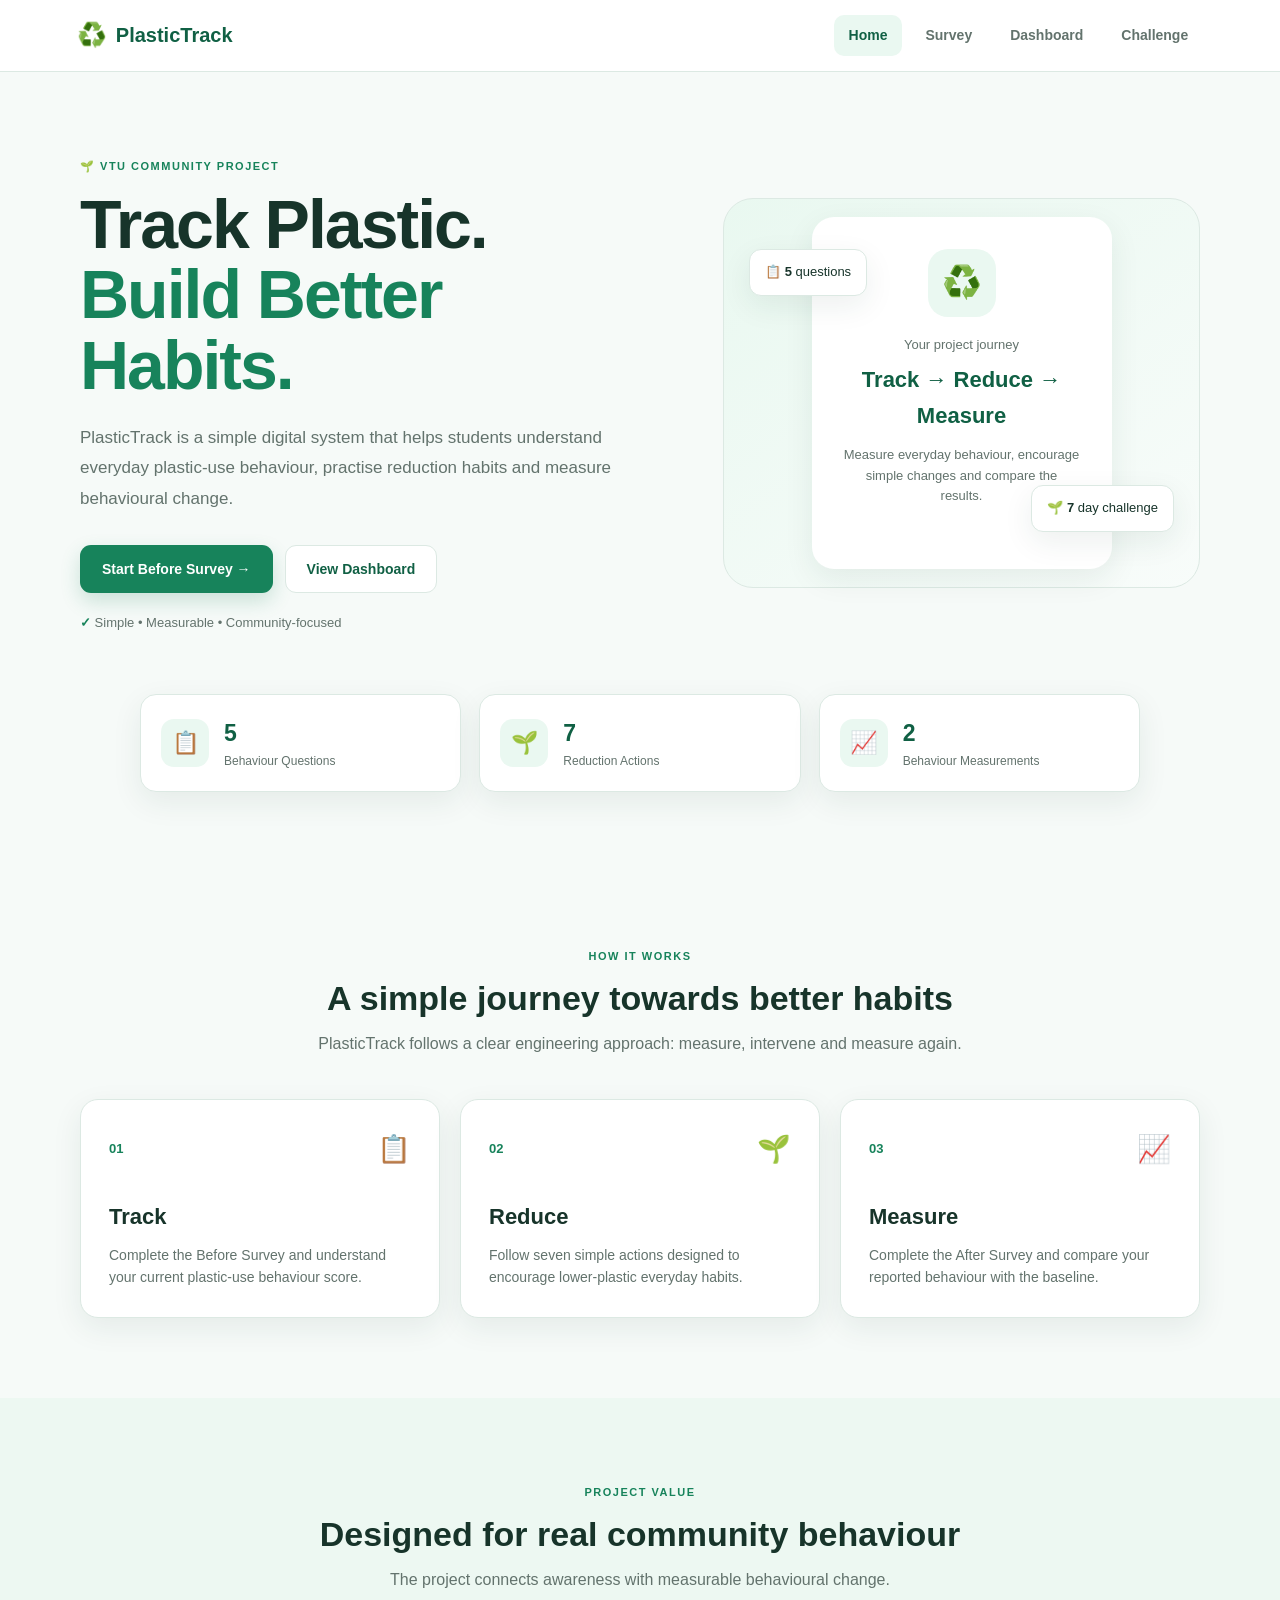
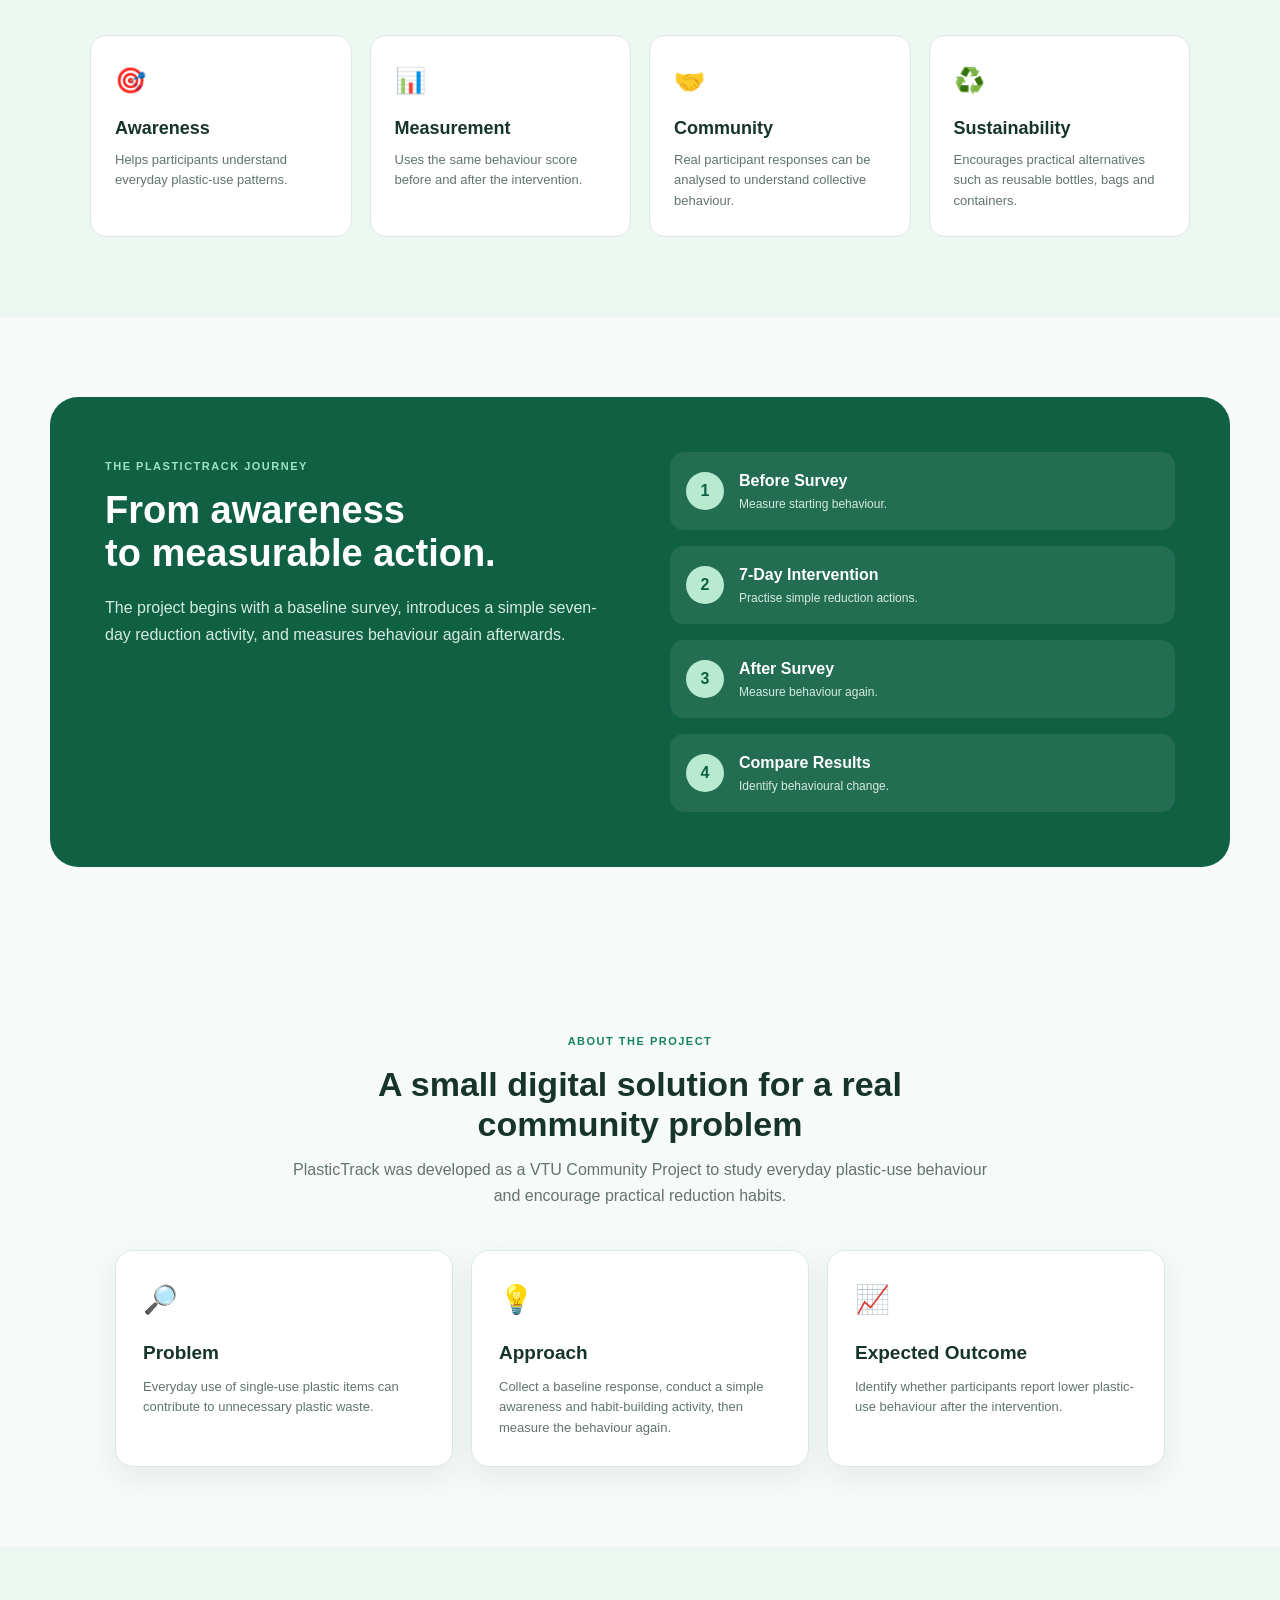
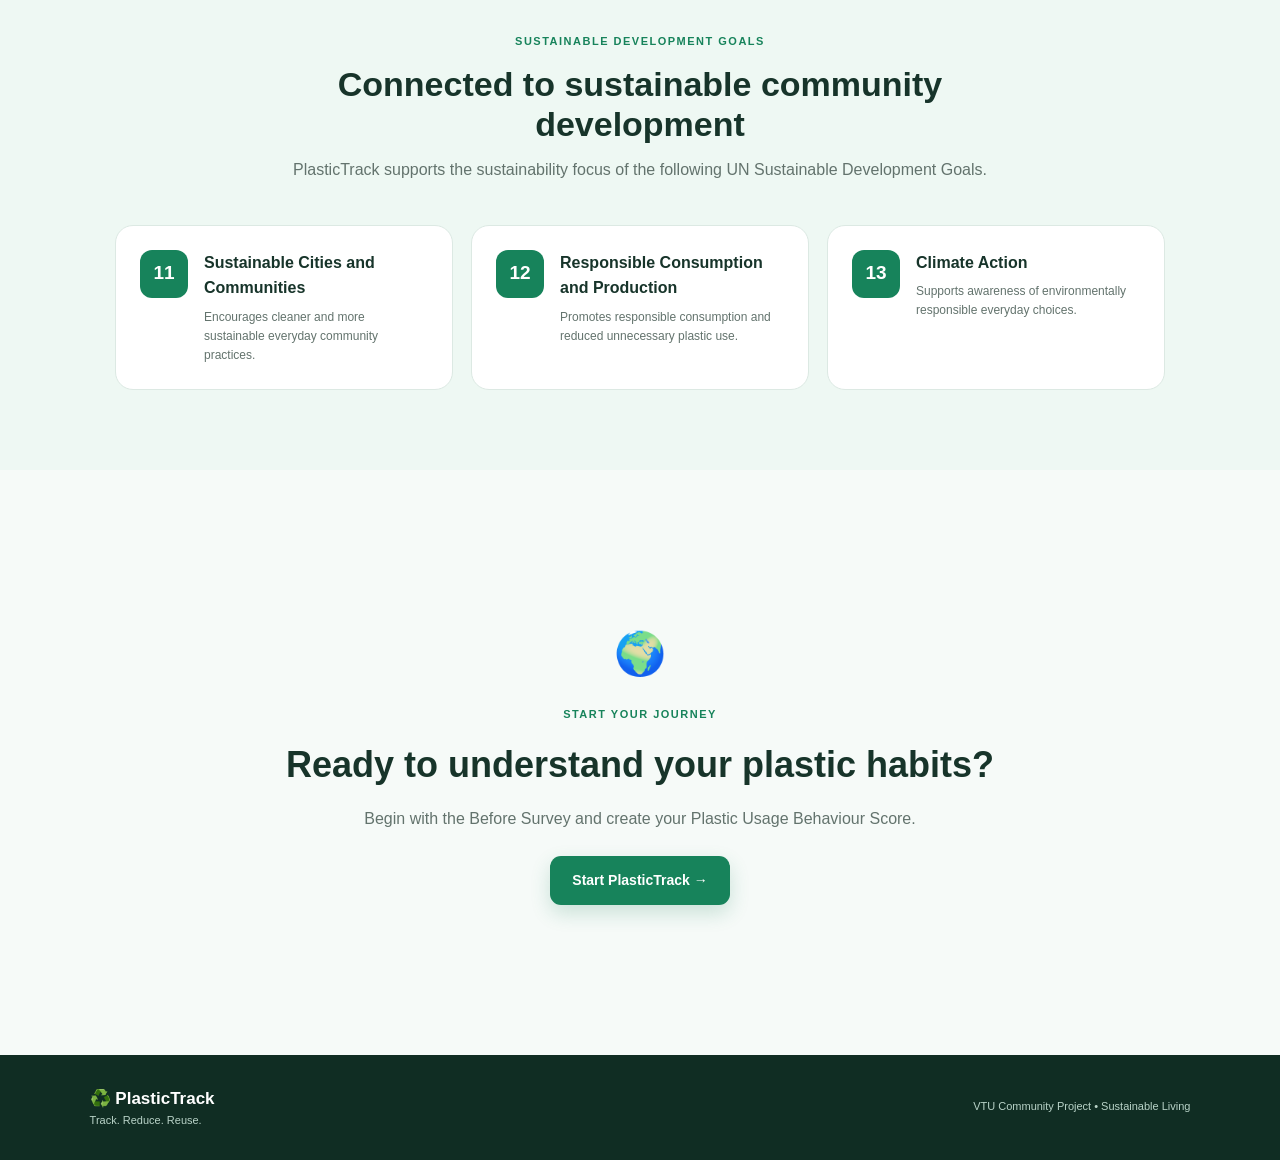
==== commit 8336d0d1: "Finalize PlasticTrack community project" ====
--- a/index.html
+++ b/index.html
@@ -14,6 +14,7 @@
 <body>
 
 <nav class="navbar">
+
     <a href="index.html" class="logo">
         <span>♻️</span>
         PlasticTrack
@@ -25,6 +26,7 @@
         <a href="dashboard.html">Dashboard</a>
         <a href="challenge.html">Challenge</a>
     </div>
+
 </nav>
 
 
@@ -35,7 +37,7 @@
     <div class="hero-content">
 
         <div class="eyebrow">
-            🌱 COMMUNITY SUSTAINABILITY PROJECT
+            🌱 VTU COMMUNITY PROJECT
         </div>
 
         <h1>
@@ -44,19 +46,21 @@
         </h1>
 
         <p>
-            PlasticTrack is a simple digital system that helps students
-            and communities understand everyday plastic-use behaviour,
+            PlasticTrack is a simple digital system that helps
+            students understand everyday plastic-use behaviour,
             practise reduction habits and measure behavioural change.
         </p>
 
         <div class="hero-actions">
+
             <a href="survey.html" class="btn btn-primary">
-                Start My Survey →
+                Start Before Survey →
             </a>
 
             <a href="dashboard.html" class="btn btn-outline">
                 View Dashboard
             </a>
+
         </div>
 
         <div class="hero-note">
@@ -75,22 +79,21 @@
                 ♻️
             </div>
 
-            <span>Your journey</span>
+            <span>Your project journey</span>
 
             <strong>
                 Track → Reduce → Measure
             </strong>
 
             <p>
-                Small everyday changes can create
-                measurable behavioural improvement.
-            </p>
-
-        </div>
-
+                Measure everyday behaviour, encourage
+                simple changes and compare the results.
+            </p>
+
+        </div>
 
         <div class="floating-card floating-one">
-            📊 <strong>5</strong> questions
+            📋 <strong>5</strong> questions
         </div>
 
         <div class="floating-card floating-two">
@@ -108,25 +111,30 @@
 
     <div class="quick-stat">
         <span class="stat-icon">📋</span>
+
         <div>
             <strong>5</strong>
             <p>Behaviour Questions</p>
         </div>
     </div>
 
+
     <div class="quick-stat">
         <span class="stat-icon">🌱</span>
+
         <div>
             <strong>7</strong>
             <p>Reduction Actions</p>
         </div>
     </div>
 
+
     <div class="quick-stat">
         <span class="stat-icon">📈</span>
+
         <div>
             <strong>2</strong>
-            <p>Before & After Measurements</p>
+            <p>Behaviour Measurements</p>
         </div>
     </div>
 
@@ -148,8 +156,8 @@
         </h2>
 
         <p>
-            PlasticTrack turns everyday behaviour into a measurable
-            community learning activity.
+            PlasticTrack follows a clear engineering approach:
+            measure, intervene and measure again.
         </p>
 
     </div>
@@ -167,8 +175,8 @@
             <h3>Track</h3>
 
             <p>
-                Answer a short survey and understand your
-                current plastic-use behaviour score.
+                Complete the Before Survey and understand
+                your current plastic-use behaviour score.
             </p>
 
         </div>
@@ -184,8 +192,8 @@
             <h3>Reduce</h3>
 
             <p>
-                Follow simple daily actions that encourage
-                reusable and lower-plastic habits.
+                Follow seven simple actions designed to
+                encourage lower-plastic everyday habits.
             </p>
 
         </div>
@@ -201,8 +209,8 @@
             <h3>Measure</h3>
 
             <p>
-                Take the survey again and compare your
-                behaviour before and after the challenge.
+                Complete the After Survey and compare
+                your reported behaviour with the baseline.
             </p>
 
         </div>
@@ -226,45 +234,69 @@
             Designed for real community behaviour
         </h2>
 
+        <p>
+            The project connects awareness with measurable
+            behavioural change.
+        </p>
+
     </div>
 
 
     <div class="benefit-grid">
 
         <div class="benefit-card">
+
             <span>🎯</span>
+
             <h3>Awareness</h3>
-            <p>
-                Helps participants understand their everyday
+
+            <p>
+                Helps participants understand everyday
                 plastic-use patterns.
             </p>
-        </div>
+
+        </div>
+
 
         <div class="benefit-card">
+
             <span>📊</span>
+
             <h3>Measurement</h3>
-            <p>
-                Uses a consistent behaviour score to compare
-                responses before and after the activity.
-            </p>
-        </div>
+
+            <p>
+                Uses the same behaviour score before
+                and after the intervention.
+            </p>
+
+        </div>
+
 
         <div class="benefit-card">
+
             <span>🤝</span>
+
             <h3>Community</h3>
+
             <p>
                 Real participant responses can be analysed
                 to understand collective behaviour.
             </p>
-        </div>
+
+        </div>
+
 
         <div class="benefit-card">
+
             <span>♻️</span>
+
             <h3>Sustainability</h3>
+
             <p>
                 Encourages practical alternatives such as
                 reusable bottles, bags and containers.
             </p>
+
         </div>
 
     </div>
@@ -288,9 +320,9 @@
         </h2>
 
         <p>
-            The project focuses on a simple engineering approach:
-            collect baseline behaviour, introduce an awareness
-            intervention, and measure the change.
+            The project begins with a baseline survey,
+            introduces a simple seven-day reduction activity,
+            and measures behaviour again afterwards.
         </p>
 
     </div>
@@ -299,27 +331,198 @@
     <div class="journey-steps">
 
         <div class="journey-step">
+
             <span>1</span>
-            <div>
-                <strong>Baseline Survey</strong>
-                <p>Measure current behaviour.</p>
-            </div>
-        </div>
+
+            <div>
+                <strong>Before Survey</strong>
+                <p>Measure starting behaviour.</p>
+            </div>
+
+        </div>
+
 
         <div class="journey-step">
+
             <span>2</span>
+
             <div>
                 <strong>7-Day Intervention</strong>
                 <p>Practise simple reduction actions.</p>
             </div>
-        </div>
+
+        </div>
+
 
         <div class="journey-step">
+
             <span>3</span>
+
             <div>
                 <strong>After Survey</strong>
                 <p>Measure behaviour again.</p>
             </div>
+
+        </div>
+
+
+        <div class="journey-step">
+
+            <span>4</span>
+
+            <div>
+                <strong>Compare Results</strong>
+                <p>Identify behavioural change.</p>
+            </div>
+
+        </div>
+
+    </div>
+
+</section>
+
+
+<!-- ABOUT PROJECT -->
+
+<section class="section about-project">
+
+    <div class="section-heading">
+
+        <span class="section-label">
+            ABOUT THE PROJECT
+        </span>
+
+        <h2>
+            A small digital solution for a real community problem
+        </h2>
+
+        <p>
+            PlasticTrack was developed as a VTU Community Project
+            to study everyday plastic-use behaviour and encourage
+            practical reduction habits.
+        </p>
+
+    </div>
+
+
+    <div class="about-grid">
+
+        <div class="about-card">
+
+            <span>🔎</span>
+
+            <h3>Problem</h3>
+
+            <p>
+                Everyday use of single-use plastic items can
+                contribute to unnecessary plastic waste.
+            </p>
+
+        </div>
+
+
+        <div class="about-card">
+
+            <span>💡</span>
+
+            <h3>Approach</h3>
+
+            <p>
+                Collect a baseline response, conduct a simple
+                awareness and habit-building activity, then
+                measure the behaviour again.
+            </p>
+
+        </div>
+
+
+        <div class="about-card">
+
+            <span>📈</span>
+
+            <h3>Expected Outcome</h3>
+
+            <p>
+                Identify whether participants report lower
+                plastic-use behaviour after the intervention.
+            </p>
+
+        </div>
+
+    </div>
+
+</section>
+
+
+<!-- SDG SECTION -->
+
+<section class="sdg-section">
+
+    <div class="section-heading">
+
+        <span class="section-label">
+            SUSTAINABLE DEVELOPMENT GOALS
+        </span>
+
+        <h2>
+            Connected to sustainable community development
+        </h2>
+
+        <p>
+            PlasticTrack supports the sustainability focus of
+            the following UN Sustainable Development Goals.
+        </p>
+
+    </div>
+
+
+    <div class="sdg-grid">
+
+        <div class="sdg-card">
+
+            <strong>11</strong>
+
+            <div>
+                <h3>Sustainable Cities and Communities</h3>
+
+                <p>
+                    Encourages cleaner and more sustainable
+                    everyday community practices.
+                </p>
+            </div>
+
+        </div>
+
+
+        <div class="sdg-card">
+
+            <strong>12</strong>
+
+            <div>
+                <h3>Responsible Consumption and Production</h3>
+
+                <p>
+                    Promotes responsible consumption and
+                    reduced unnecessary plastic use.
+                </p>
+            </div>
+
+        </div>
+
+
+        <div class="sdg-card">
+
+            <strong>13</strong>
+
+            <div>
+                <h3>Climate Action</h3>
+
+                <p>
+                    Supports awareness of environmentally
+                    responsible everyday choices.
+                </p>
+            </div>
+
         </div>
 
     </div>
@@ -344,8 +547,8 @@
     </h2>
 
     <p>
-        Begin with a short survey and discover your
-        current Plastic Usage Behaviour Score.
+        Begin with the Before Survey and create your
+        Plastic Usage Behaviour Score.
     </p>
 
     <a href="survey.html" class="btn btn-primary">
--- a/style.css
+++ b/style.css
@@ -3,17 +3,11 @@
    Clean Community Project Design
    ===================================================== */
 
-
-/* =========================
-   RESET
-========================= */
-
 * {
     margin: 0;
     padding: 0;
     box-sizing: border-box;
 }
-
 
 :root {
     --green: #17835b;
@@ -21,61 +15,46 @@
     --green-light: #eaf8f1;
     --green-soft: #f4fbf7;
 
-    --blue: #2563eb;
-
     --text: #17342a;
     --text-light: #63736d;
 
     --white: #ffffff;
     --background: #f6faf8;
-
     --border: #dce9e3;
 
-    --shadow:
-        0 10px 30px rgba(23, 58, 45, 0.08);
+    --shadow: 0 10px 30px rgba(23, 58, 45, 0.08);
 
     --radius: 18px;
 }
-
 
 html {
     scroll-behavior: smooth;
 }
 
-
 body {
-    font-family:
-        Inter,
-        Arial,
-        Helvetica,
-        sans-serif;
-
+    font-family: Inter, Arial, Helvetica, sans-serif;
     background: var(--background);
     color: var(--text);
-
     line-height: 1.6;
 }
-
 
 a {
     text-decoration: none;
     color: inherit;
 }
 
-
 button,
 input {
     font: inherit;
 }
 
 
-/* =========================
+/* =====================================================
    NAVBAR
-========================= */
+   ===================================================== */
 
 .navbar {
     width: 100%;
-
     min-height: 72px;
 
     display: flex;
@@ -84,16 +63,13 @@
 
     padding: 0 6%;
 
-    background: rgba(255, 255, 255, 0.96);
-
+    background: rgba(255, 255, 255, 0.97);
     border-bottom: 1px solid var(--border);
 
     position: sticky;
     top: 0;
-
     z-index: 100;
 }
-
 
 .logo {
     display: flex;
@@ -106,17 +82,14 @@
     color: var(--green-dark);
 }
 
-
 .logo span {
     font-size: 24px;
 }
 
-
 .nav-links {
     display: flex;
     gap: 8px;
 }
-
 
 .nav-links a {
     padding: 9px 15px;
@@ -130,7 +103,6 @@
 
     transition: 0.2s;
 }
-
 
 .nav-links a:hover,
 .nav-links a.active {
@@ -139,13 +111,12 @@
 }
 
 
-/* =========================
+/* =====================================================
    BUTTONS
-========================= */
+   ===================================================== */
 
 .btn {
     display: inline-flex;
-
     align-items: center;
     justify-content: center;
 
@@ -166,11 +137,9 @@
         background 0.2s;
 }
 
-
 .btn:hover {
     transform: translateY(-2px);
 }
-
 
 .btn-primary {
     background: var(--green);
@@ -180,11 +149,9 @@
         0 8px 20px rgba(23, 131, 91, 0.2);
 }
 
-
 .btn-primary:hover {
     background: var(--green-dark);
 }
-
 
 .btn-outline {
     background: white;
@@ -193,19 +160,17 @@
     border-color: var(--border);
 }
 
-
 .btn-outline:hover {
     border-color: var(--green);
 }
 
 
-/* =========================
+/* =====================================================
    HERO
-========================= */
+   ===================================================== */
 
 .hero {
     max-width: 1180px;
-
     margin: auto;
 
     min-height: 560px;
@@ -213,27 +178,22 @@
     padding: 80px 30px;
 
     display: grid;
-
-    grid-template-columns:
-        1.1fr 0.9fr;
+    grid-template-columns: 1.1fr 0.9fr;
 
     gap: 60px;
 
     align-items: center;
 }
-
 
 .hero-content {
     max-width: 650px;
 }
-
 
 .eyebrow,
 .section-label {
     display: inline-block;
 
     font-size: 11px;
-
     font-weight: 800;
 
     letter-spacing: 1.5px;
@@ -242,7 +202,6 @@
 
     margin-bottom: 13px;
 }
-
 
 .hero h1 {
     font-size: clamp(42px, 6vw, 68px);
@@ -254,12 +213,10 @@
     margin-bottom: 22px;
 }
 
-
 .hero h1 span {
     color: var(--green);
 }
 
-
 .hero p {
     max-width: 620px;
 
@@ -272,14 +229,12 @@
     margin-bottom: 30px;
 }
 
-
 .hero-actions {
     display: flex;
     gap: 12px;
 
     flex-wrap: wrap;
 }
-
 
 .hero-note {
     margin-top: 20px;
@@ -288,7 +243,6 @@
 
     color: var(--text-light);
 }
-
 
 .hero-note span {
     color: var(--green);
@@ -296,7 +250,9 @@
 }
 
 
-/* HERO VISUAL */
+/* =====================================================
+   HERO VISUAL
+   ===================================================== */
 
 .hero-visual {
     min-height: 390px;
@@ -315,12 +271,10 @@
     position: relative;
 
     display: flex;
-
     align-items: center;
     justify-content: center;
 }
 
-
 .main-impact {
     width: 300px;
 
@@ -334,7 +288,6 @@
 
     text-align: center;
 }
-
 
 .impact-icon {
     width: 68px;
@@ -352,7 +305,6 @@
     font-size: 32px;
 }
 
-
 .main-impact span {
     display: block;
 
@@ -363,7 +315,6 @@
     margin-bottom: 7px;
 }
 
-
 .main-impact strong {
     display: block;
 
@@ -374,7 +325,6 @@
     margin-bottom: 12px;
 }
 
-
 .main-impact p {
     color: var(--text-light);
 
@@ -382,7 +332,6 @@
 
     line-height: 1.6;
 }
-
 
 .floating-card {
     position: absolute;
@@ -399,23 +348,21 @@
 
     font-size: 13px;
 }
-
 
 .floating-one {
     top: 50px;
     left: 25px;
 }
 
-
 .floating-two {
     bottom: 55px;
     right: 25px;
 }
 
 
-/* =========================
+/* =====================================================
    QUICK STATS
-========================= */
+   ===================================================== */
 
 .quick-stats {
     max-width: 1050px;
@@ -432,7 +379,6 @@
     gap: 18px;
 }
 
-
 .quick-stat {
     background: white;
 
@@ -449,7 +395,6 @@
 
     box-shadow: var(--shadow);
 }
-
 
 .stat-icon {
     width: 48px;
@@ -465,14 +410,12 @@
     font-size: 22px;
 }
 
-
 .quick-stat strong {
     font-size: 23px;
 
     color: var(--green-dark);
 }
 
-
 .quick-stat p {
     color: var(--text-light);
 
@@ -480,9 +423,9 @@
 }
 
 
-/* =========================
+/* =====================================================
    COMMON SECTIONS
-========================= */
+   ===================================================== */
 
 .section {
     max-width: 1180px;
@@ -492,7 +435,6 @@
     padding: 80px 30px;
 }
 
-
 .soft-section {
     max-width: none;
 
@@ -502,7 +444,6 @@
     background: #edf8f2;
 }
 
-
 .section-heading {
     max-width: 700px;
 
@@ -511,7 +452,6 @@
     text-align: center;
 }
 
-
 .section-heading h2 {
     font-size: 34px;
 
@@ -520,15 +460,14 @@
     margin-bottom: 12px;
 }
 
-
 .section-heading p {
     color: var(--text-light);
 }
 
 
-/* =========================
+/* =====================================================
    FEATURE CARDS
-========================= */
+   ===================================================== */
 
 .feature-grid {
     display: grid;
@@ -539,7 +478,6 @@
     gap: 20px;
 }
 
-
 .feature-card {
     background: white;
 
@@ -554,22 +492,18 @@
     transition: 0.2s;
 }
 
-
 .feature-card:hover {
     transform: translateY(-4px);
 }
 
-
 .feature-top {
     display: flex;
 
     justify-content: space-between;
-
     align-items: center;
 
     margin-bottom: 28px;
 }
-
 
 .feature-number {
     color: var(--green);
@@ -579,19 +513,16 @@
     font-size: 13px;
 }
 
-
 .feature-icon {
     font-size: 27px;
 }
 
-
 .feature-card h3 {
     font-size: 22px;
 
     margin-bottom: 10px;
 }
 
-
 .feature-card p {
     color: var(--text-light);
 
@@ -599,9 +530,9 @@
 }
 
 
-/* =========================
+/* =====================================================
    BENEFITS
-========================= */
+   ===================================================== */
 
 .benefit-grid {
     max-width: 1100px;
@@ -616,7 +547,6 @@
     gap: 18px;
 }
 
-
 .benefit-card {
     background: white;
 
@@ -627,19 +557,16 @@
     padding: 24px;
 }
 
-
 .benefit-card > span {
     font-size: 25px;
 }
 
-
 .benefit-card h3 {
     margin: 14px 0 7px;
 
     font-size: 18px;
 }
 
-
 .benefit-card p {
     color: var(--text-light);
 
@@ -647,9 +574,9 @@
 }
 
 
-/* =========================
+/* =====================================================
    JOURNEY
-========================= */
+   ===================================================== */
 
 .journey {
     max-width: 1180px;
@@ -671,12 +598,10 @@
     gap: 60px;
 }
 
-
 .journey .section-label {
     color: #9ee3c2;
 }
 
-
 .journey h2 {
     font-size: 38px;
 
@@ -685,14 +610,12 @@
     margin-bottom: 18px;
 }
 
-
 .journey p {
     color: #d4ebe1;
 
     line-height: 1.7;
 }
 
-
 .journey-steps {
     display: flex;
 
@@ -703,7 +626,6 @@
     justify-content: center;
 }
 
-
 .journey-step {
     display: flex;
 
@@ -713,11 +635,10 @@
 
     padding: 16px;
 
-    background: rgba(255,255,255,0.08);
+    background: rgba(255, 255, 255, 0.08);
 
     border-radius: 14px;
 }
-
 
 .journey-step > span {
     width: 38px;
@@ -737,20 +658,142 @@
     font-weight: 800;
 }
 
-
 .journey-step strong {
     display: block;
 }
 
-
 .journey-step p {
     font-size: 12px;
 }
 
 
-/* =========================
+/* =====================================================
+   ABOUT PROJECT
+   ===================================================== */
+
+.about-project {
+    padding-top: 80px;
+}
+
+.about-grid {
+    max-width: 1050px;
+
+    margin: auto;
+
+    display: grid;
+
+    grid-template-columns:
+        repeat(3, 1fr);
+
+    gap: 18px;
+}
+
+.about-card {
+    background: white;
+
+    border: 1px solid var(--border);
+
+    border-radius: 18px;
+
+    padding: 27px;
+
+    box-shadow: var(--shadow);
+}
+
+.about-card > span {
+    display: block;
+
+    font-size: 28px;
+
+    margin-bottom: 15px;
+}
+
+.about-card h3 {
+    font-size: 19px;
+
+    margin-bottom: 8px;
+}
+
+.about-card p {
+    color: var(--text-light);
+
+    font-size: 13px;
+}
+
+
+/* =====================================================
+   SDG SECTION
+   ===================================================== */
+
+.sdg-section {
+    padding: 80px 7%;
+
+    background: #eef8f3;
+}
+
+.sdg-grid {
+    max-width: 1050px;
+
+    margin: auto;
+
+    display: grid;
+
+    grid-template-columns:
+        repeat(3, 1fr);
+
+    gap: 18px;
+}
+
+.sdg-card {
+    background: white;
+
+    border: 1px solid var(--border);
+
+    border-radius: 18px;
+
+    padding: 24px;
+
+    display: flex;
+
+    gap: 16px;
+
+    align-items: flex-start;
+}
+
+.sdg-card > strong {
+    width: 48px;
+    height: 48px;
+
+    flex-shrink: 0;
+
+    display: grid;
+    place-items: center;
+
+    border-radius: 12px;
+
+    background: var(--green);
+
+    color: white;
+
+    font-size: 19px;
+}
+
+.sdg-card h3 {
+    font-size: 16px;
+
+    margin-bottom: 7px;
+}
+
+.sdg-card p {
+    color: var(--text-light);
+
+    font-size: 12px;
+}
+
+
+/* =====================================================
    CTA
-========================= */
+   ===================================================== */
 
 .cta {
     max-width: 850px;
@@ -762,21 +805,18 @@
     text-align: center;
 }
 
-
 .cta-icon {
     font-size: 42px;
 
     margin-bottom: 12px;
 }
 
-
 .cta h2 {
     font-size: 36px;
 
     margin-bottom: 12px;
 }
 
-
 .cta p {
     max-width: 600px;
 
@@ -786,9 +826,9 @@
 }
 
 
-/* =========================
+/* =====================================================
    PAGE HEADER
-========================= */
+   ===================================================== */
 
 .page-header {
     text-align: center;
@@ -803,7 +843,6 @@
         );
 }
 
-
 .page-header h1 {
     font-size: clamp(34px, 5vw, 50px);
 
@@ -812,7 +851,6 @@
     margin-bottom: 12px;
 }
 
-
 .page-header p {
     max-width: 650px;
 
@@ -822,9 +860,9 @@
 }
 
 
-/* =========================
+/* =====================================================
    SURVEY
-========================= */
+   ===================================================== */
 
 .survey-layout {
     max-width: 1180px;
@@ -843,7 +881,6 @@
     align-items: start;
 }
 
-
 .survey-card {
     background: white;
 
@@ -856,7 +893,6 @@
     box-shadow: var(--shadow);
 }
 
-
 .survey-card-header {
     display: flex;
 
@@ -870,13 +906,11 @@
 
     border-bottom: 1px solid var(--border);
 }
-
 
 .survey-card-header h2 {
     font-size: 25px;
 }
 
-
 .question-counter {
     text-align: center;
 
@@ -887,7 +921,6 @@
     border-radius: 12px;
 }
 
-
 .question-counter strong {
     display: block;
 
@@ -896,13 +929,11 @@
     font-size: 20px;
 }
 
-
 .question-counter span {
     color: var(--text-light);
 
     font-size: 10px;
 }
-
 
 .question {
     display: grid;
@@ -915,7 +946,6 @@
 
     border-bottom: 1px solid var(--border);
 }
-
 
 .question-number {
     width: 36px;
@@ -935,14 +965,12 @@
     font-weight: 800;
 }
 
-
 .question-body h3 {
     font-size: 17px;
 
     margin-bottom: 16px;
 }
 
-
 .question-body label {
     display: flex;
 
@@ -966,7 +994,6 @@
 
     transition: 0.2s;
 }
-
 
 .question-body label:hover {
     border-color: var(--green);
@@ -974,12 +1001,10 @@
     background: var(--green-soft);
 }
 
-
 .question-body input {
     accent-color: var(--green);
 }
 
-
 .submit-btn {
     width: 100%;
 
@@ -997,7 +1022,6 @@
     gap: 18px;
 }
 
-
 .info-card {
     background: white;
 
@@ -1010,7 +1034,6 @@
     box-shadow: var(--shadow);
 }
 
-
 .info-icon {
     font-size: 27px;
 
@@ -1019,12 +1042,10 @@
     margin-bottom: 12px;
 }
 
-
 .info-card h3 {
     margin-bottom: 8px;
 }
 
-
 .info-card > p {
     color: var(--text-light);
 
@@ -1033,7 +1054,6 @@
     margin-bottom: 17px;
 }
 
-
 .score-level {
     display: flex;
 
@@ -1049,33 +1069,27 @@
 
     font-size: 12px;
 }
-
 
 .score-level strong {
     min-width: 35px;
 }
 
-
 .score-level span {
     color: var(--text-light);
 }
-
 
 .score-level.low {
     background: #edf9f2;
 }
 
-
 .score-level.medium {
     background: #f4f7e9;
 }
 
-
 .score-level.high {
     background: #fff2e8;
 }
 
-
 .mini-flow {
     display: flex;
 
@@ -1093,7 +1107,9 @@
 }
 
 
-/* RESULT */
+/* =====================================================
+   RESULT
+   ===================================================== */
 
 .result-card {
     margin-top: 30px;
@@ -1109,26 +1125,22 @@
     text-align: center;
 }
 
-
 .result-card.hidden {
     display: none;
 }
 
-
 .result-icon {
     font-size: 40px;
 
     margin-bottom: 10px;
 }
 
-
 .result-card h2 {
     font-size: 21px;
 
     margin-bottom: 8px;
 }
 
-
 .score-display {
     display: flex;
 
@@ -1140,7 +1152,6 @@
 
     margin: 10px 0;
 }
-
 
 .score-display strong {
     font-size: 55px;
@@ -1150,11 +1161,9 @@
     line-height: 1;
 }
 
-
 .score-display span {
     color: var(--text-light);
 }
-
 
 .result-card h3 {
     color: var(--green-dark);
@@ -1162,7 +1171,6 @@
     margin-bottom: 8px;
 }
 
-
 .result-card > p {
     color: var(--text-light);
 
@@ -1170,7 +1178,6 @@
 
     margin: auto;
 }
-
 
 .suggestion-box {
     margin: 22px auto;
@@ -1186,7 +1193,6 @@
     text-align: left;
 }
 
-
 .suggestion-box p {
     color: var(--text-light);
 
@@ -1196,9 +1202,9 @@
 }
 
 
-/* =========================
+/* =====================================================
    CHALLENGE
-========================= */
+   ===================================================== */
 
 .challenge-progress-card {
     max-width: 950px;
@@ -1216,7 +1222,6 @@
     box-shadow: var(--shadow);
 }
 
-
 .progress-heading {
     display: flex;
 
@@ -1226,20 +1231,17 @@
 
     margin-bottom: 18px;
 }
-
 
 .progress-heading h2 {
     font-size: 21px;
 }
 
-
 .progress-heading > strong {
     font-size: 28px;
 
     color: var(--green);
 }
 
-
 .progress-track {
     width: 100%;
 
@@ -1252,7 +1254,6 @@
     overflow: hidden;
 }
 
-
 .progress-track > div {
     width: 0;
 
@@ -1265,7 +1266,6 @@
     transition: width 0.3s ease;
 }
 
-
 .challenge-progress-card p {
     color: var(--text-light);
 
@@ -1273,7 +1273,6 @@
 
     margin-top: 10px;
 }
-
 
 .challenge-grid {
     max-width: 1100px;
@@ -1290,7 +1289,6 @@
     gap: 18px;
 }
 
-
 .challenge-card {
     background: white;
 
@@ -1305,19 +1303,16 @@
     transition: 0.2s;
 }
 
-
 .challenge-card:hover {
     transform: translateY(-3px);
 }
 
-
 .challenge-card.completed {
     border-color: #9bd8bb;
 
     background: #f3fbf6;
 }
 
-
 .challenge-card-top {
     display: flex;
 
@@ -1327,7 +1322,6 @@
 
     margin-bottom: 22px;
 }
-
 
 .challenge-card-top span {
     font-size: 11px;
@@ -1337,19 +1331,16 @@
     color: var(--green);
 }
 
-
 .challenge-card-top strong {
     font-size: 26px;
 }
 
-
 .challenge-card h2 {
     font-size: 19px;
 
     margin-bottom: 8px;
 }
 
-
 .challenge-card p {
     color: var(--text-light);
 
@@ -1357,7 +1348,6 @@
 
     min-height: 65px;
 }
-
 
 .challenge-button {
     width: 100%;
@@ -1379,14 +1369,11 @@
     cursor: pointer;
 }
 
-
-.challenge-card.completed
-.challenge-button {
+.challenge-card.completed .challenge-button {
     background: var(--green);
 
     color: white;
 }
-
 
 .completion-card {
     display: none;
@@ -1406,21 +1393,18 @@
     border-radius: 22px;
 }
 
-
 .completion-icon {
     font-size: 42px;
 
     margin-bottom: 10px;
 }
 
-
 .completion-card h2 {
     font-size: 30px;
 
     margin-bottom: 10px;
 }
 
-
 .completion-card p {
     color: var(--text-light);
 
@@ -1428,9 +1412,9 @@
 }
 
 
-/* =========================
+/* =====================================================
    DASHBOARD
-========================= */
+   ===================================================== */
 
 .dashboard-container {
     max-width: 1100px;
@@ -1440,7 +1424,6 @@
     padding: 0 25px 80px;
 }
 
-
 .score-grid {
     display: grid;
 
@@ -1452,7 +1435,6 @@
     margin-bottom: 20px;
 }
 
-
 .dashboard-score-card {
     background: white;
 
@@ -1465,7 +1447,6 @@
     box-shadow: var(--shadow);
 }
 
-
 .dashboard-score-card.highlight {
     background: var(--green);
 
@@ -1474,7 +1455,6 @@
     border-color: var(--green);
 }
 
-
 .dashboard-icon {
     display: block;
 
@@ -1483,7 +1463,6 @@
     margin-bottom: 16px;
 }
 
-
 .card-label {
     display: block;
 
@@ -1498,12 +1477,10 @@
     margin-bottom: 5px;
 }
 
-
 .highlight .card-label {
     color: #cceee0;
 }
 
-
 .dashboard-score-card strong {
     display: block;
 
@@ -1514,24 +1491,20 @@
     line-height: 1.1;
 }
 
-
 .highlight strong {
     color: white;
 }
 
-
 .dashboard-score-card p {
     color: var(--text-light);
 
     font-size: 12px;
 }
-
 
 .highlight p {
     color: #d2ebe0;
 }
 
-
 .status-card {
     display: flex;
 
@@ -1549,7 +1522,6 @@
 
     margin-bottom: 22px;
 }
-
 
 .status-icon {
     width: 58px;
@@ -1567,18 +1539,15 @@
     font-size: 28px;
 }
 
-
 .status-card h2 {
     margin-bottom: 3px;
 }
 
-
 .status-card p {
     color: var(--text-light);
 
     font-size: 13px;
 }
-
 
 .dashboard-panel {
     background: white;
@@ -1594,7 +1563,6 @@
     box-shadow: var(--shadow);
 }
 
-
 .panel-heading {
     display: flex;
 
@@ -1606,20 +1574,17 @@
 
     margin-bottom: 20px;
 }
-
 
 .panel-heading h2 {
     font-size: 22px;
 }
 
-
 .panel-heading > strong {
     color: var(--green);
 
     font-size: 25px;
 }
 
-
 .panel-description,
 .panel-note {
     color: var(--text-light);
@@ -1642,7 +1607,6 @@
     margin-top: 20px;
 }
 
-
 .comparison-row {
     display: grid;
 
@@ -1653,7 +1617,6 @@
     gap: 15px;
 }
 
-
 .comparison-info {
     display: flex;
 
@@ -1661,13 +1624,11 @@
 
     font-size: 13px;
 }
-
 
 .comparison-info strong {
     color: var(--green-dark);
 }
 
-
 .comparison-track {
     height: 13px;
 
@@ -1678,7 +1639,6 @@
     overflow: hidden;
 }
 
-
 .comparison-track div {
     height: 100%;
 
@@ -1703,7 +1663,6 @@
     gap: 15px;
 }
 
-
 .tip-card {
     padding: 20px;
 
@@ -1712,19 +1671,16 @@
     border-radius: 14px;
 }
 
-
 .tip-card > span {
     font-size: 25px;
 }
 
-
 .tip-card h3 {
     margin: 10px 0 5px;
 
     font-size: 16px;
 }
 
-
 .tip-card p {
     color: var(--text-light);
 
@@ -1745,7 +1701,6 @@
     margin-top: 20px;
 }
 
-
 .community-stat {
     text-align: center;
 
@@ -1756,7 +1711,6 @@
     border-radius: 14px;
 }
 
-
 .community-stat span {
     display: block;
 
@@ -1765,7 +1719,6 @@
     margin-bottom: 6px;
 }
 
-
 .community-stat strong {
     display: block;
 
@@ -1774,13 +1727,11 @@
     font-size: 30px;
 }
 
-
 .community-stat p {
     color: var(--text-light);
 
     font-size: 12px;
 }
-
 
 .community-note {
     margin-top: 15px;
@@ -1798,7 +1749,6 @@
     text-align: center;
 }
 
-
 .dashboard-actions {
     display: flex;
 
@@ -1810,9 +1760,9 @@
 }
 
 
-/* =========================
+/* =====================================================
    FOOTER
-========================= */
+   ===================================================== */
 
 footer {
     padding: 30px 7%;
@@ -1830,14 +1780,12 @@
     gap: 20px;
 }
 
-
 footer strong {
     display: block;
 
     font-size: 17px;
 }
 
-
 footer span {
     display: block;
 
@@ -1846,7 +1794,6 @@
     font-size: 11px;
 }
 
-
 footer p {
     color: #b9d3c8;
 
@@ -1854,9 +1801,9 @@
 }
 
 
-/* =========================
+/* =====================================================
    RESPONSIVE
-========================= */
+   ===================================================== */
 
 @media (max-width: 900px) {
 
@@ -1866,11 +1813,9 @@
         padding-top: 55px;
     }
 
-
     .hero-visual {
         min-height: 320px;
     }
-
 
     .feature-grid,
     .challenge-grid {
@@ -1878,12 +1823,16 @@
             repeat(2, 1fr);
     }
 
-
     .benefit-grid {
         grid-template-columns:
             repeat(2, 1fr);
     }
 
+    .about-grid,
+    .sdg-grid {
+        grid-template-columns:
+            1fr;
+    }
 
     .journey {
         grid-template-columns: 1fr;
@@ -1892,25 +1841,21 @@
         margin-right: 20px;
     }
 
-
     .survey-layout {
         grid-template-columns: 1fr;
     }
 
-
     .survey-sidebar {
         display: grid;
 
         grid-template-columns:
             repeat(2, 1fr);
     }
-
 
     .score-grid {
         grid-template-columns:
             1fr;
     }
-
 }
 
 
@@ -1924,7 +1869,6 @@
         gap: 10px;
     }
 
-
     .nav-links {
         width: 100%;
 
@@ -1933,67 +1877,63 @@
         flex-wrap: wrap;
     }
 
-
     .nav-links a {
         padding: 7px 10px;
 
         font-size: 12px;
     }
 
-
     .hero {
         padding: 50px 20px;
     }
 
-
     .hero h1 {
         font-size: 43px;
     }
 
-
     .hero p {
         font-size: 14px;
     }
 
+    .hero-actions {
+        flex-direction: column;
+    }
+
+    .hero-actions .btn {
+        width: 100%;
+    }
 
     .hero-visual {
         min-height: 280px;
     }
 
-
     .main-impact {
         width: 240px;
     }
-
 
     .floating-one {
         left: 10px;
         top: 25px;
     }
 
-
     .floating-two {
         right: 10px;
         bottom: 25px;
     }
 
-
     .quick-stats {
         grid-template-columns: 1fr;
 
         margin-top: 0;
     }
 
-
     .section {
         padding: 60px 20px;
     }
 
-
     .section-heading h2 {
         font-size: 28px;
     }
-
 
     .feature-grid,
     .benefit-grid,
@@ -2003,33 +1943,29 @@
         grid-template-columns: 1fr;
     }
 
-
     .journey {
         padding: 35px 25px;
 
         margin: 50px 15px;
     }
 
-
     .journey h2 {
         font-size: 30px;
     }
 
-
     .survey-layout {
         padding: 0 15px;
     }
 
-
     .survey-card {
         padding: 20px;
     }
 
-
     .survey-card-header {
         align-items: flex-start;
-    }
-
+
+        gap: 15px;
+    }
 
     .question {
         grid-template-columns: 1fr;
@@ -2037,45 +1973,42 @@
         gap: 10px;
     }
 
-
     .survey-sidebar {
         display: flex;
     }
-
 
     .challenge-progress-card {
         margin-left: 15px;
         margin-right: 15px;
     }
 
-
     .dashboard-container {
         padding-left: 15px;
         padding-right: 15px;
     }
 
+    .dashboard-panel {
+        padding: 20px;
+    }
 
     .status-card {
         align-items: flex-start;
     }
 
-
     .comparison-row {
         grid-template-columns: 1fr;
+
         gap: 7px;
     }
-
 
     .dashboard-actions {
         flex-direction: column;
     }
 
-
     .dashboard-actions .btn {
         width: 100%;
     }
 
-
     footer {
         flex-direction: column;
 
